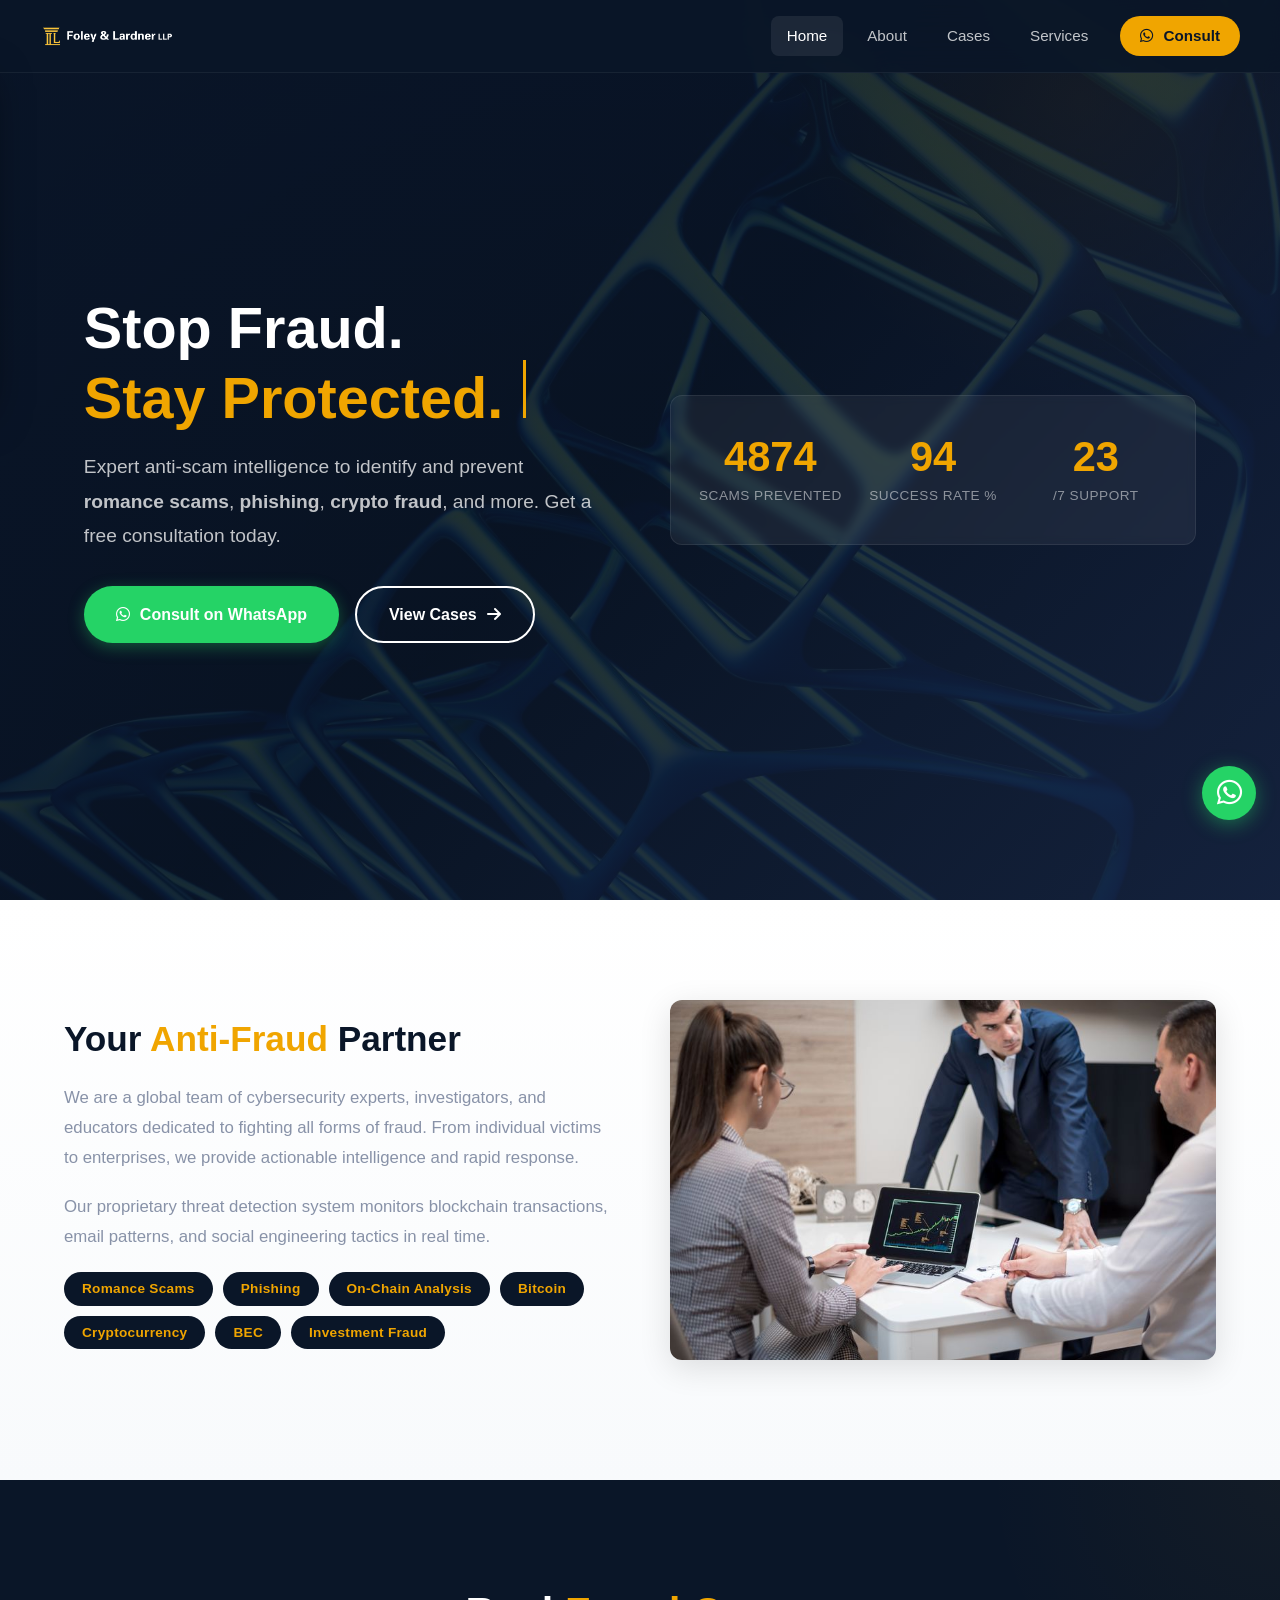
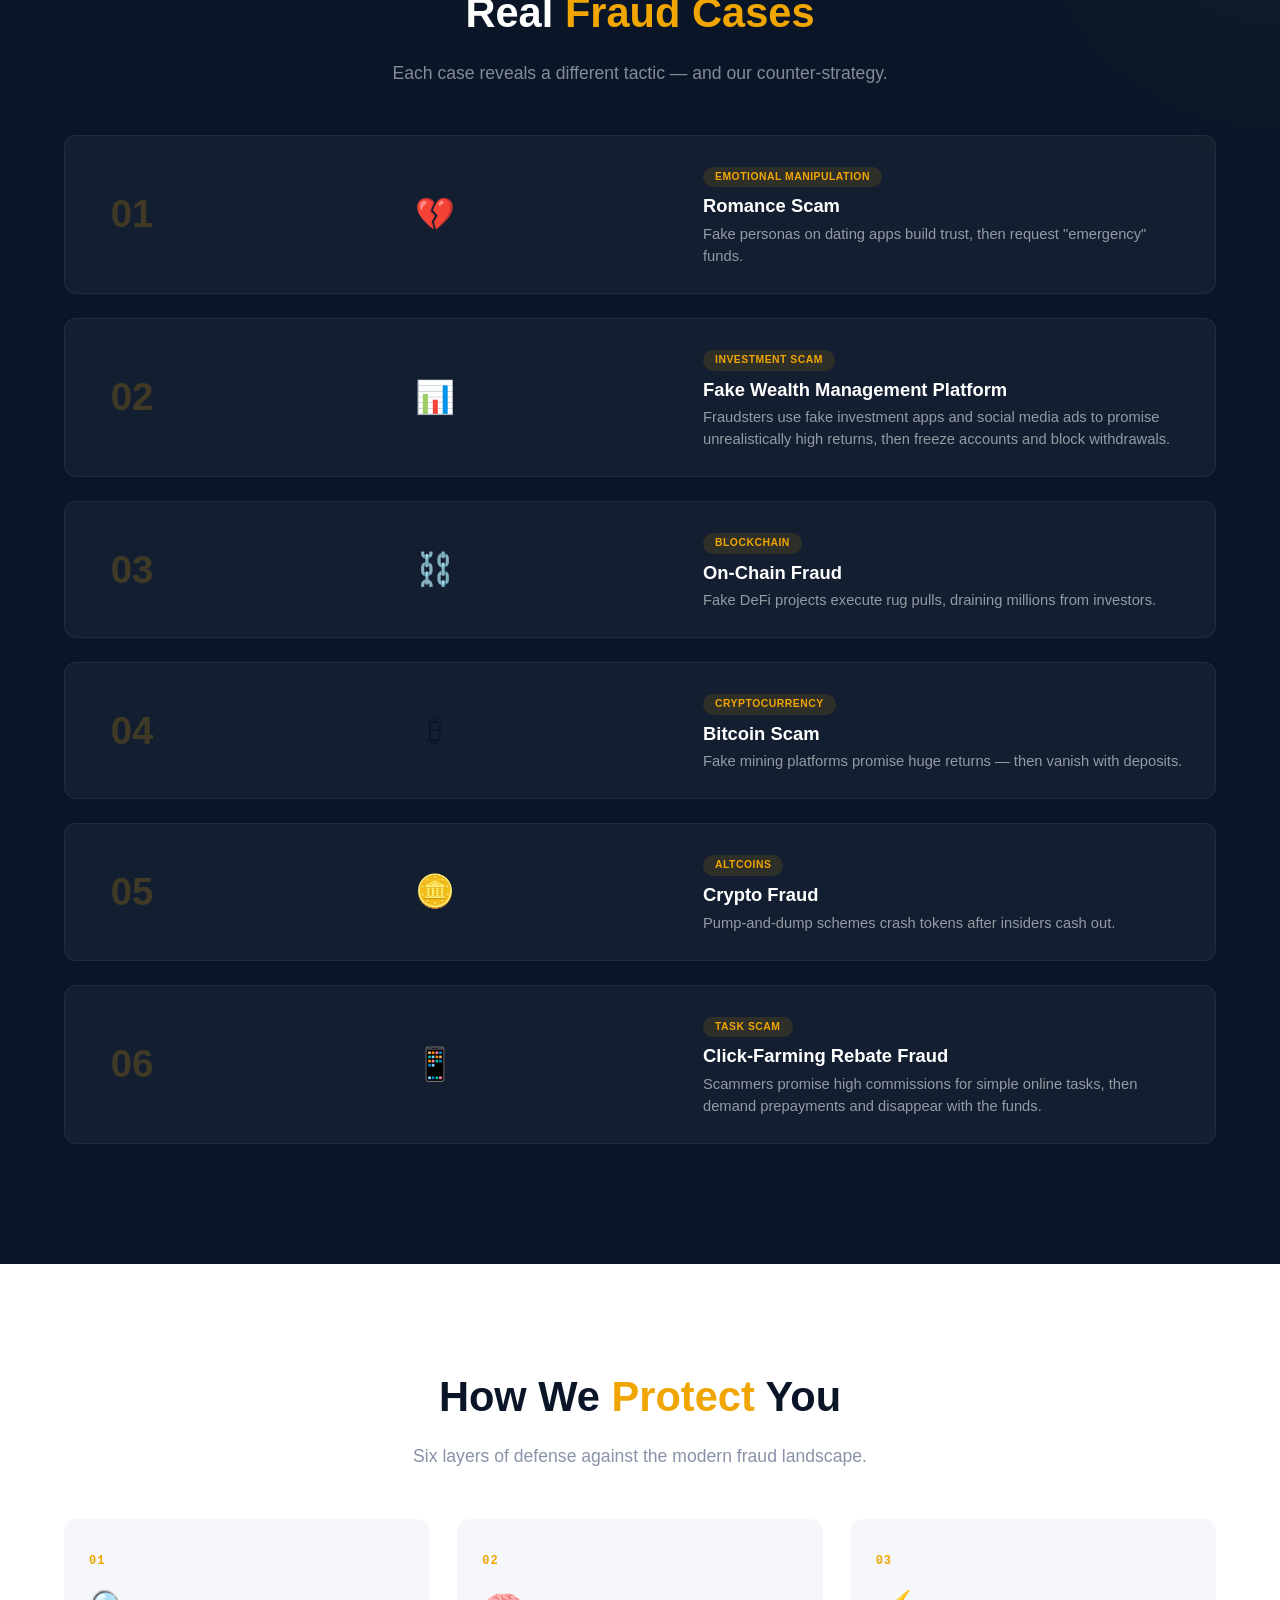
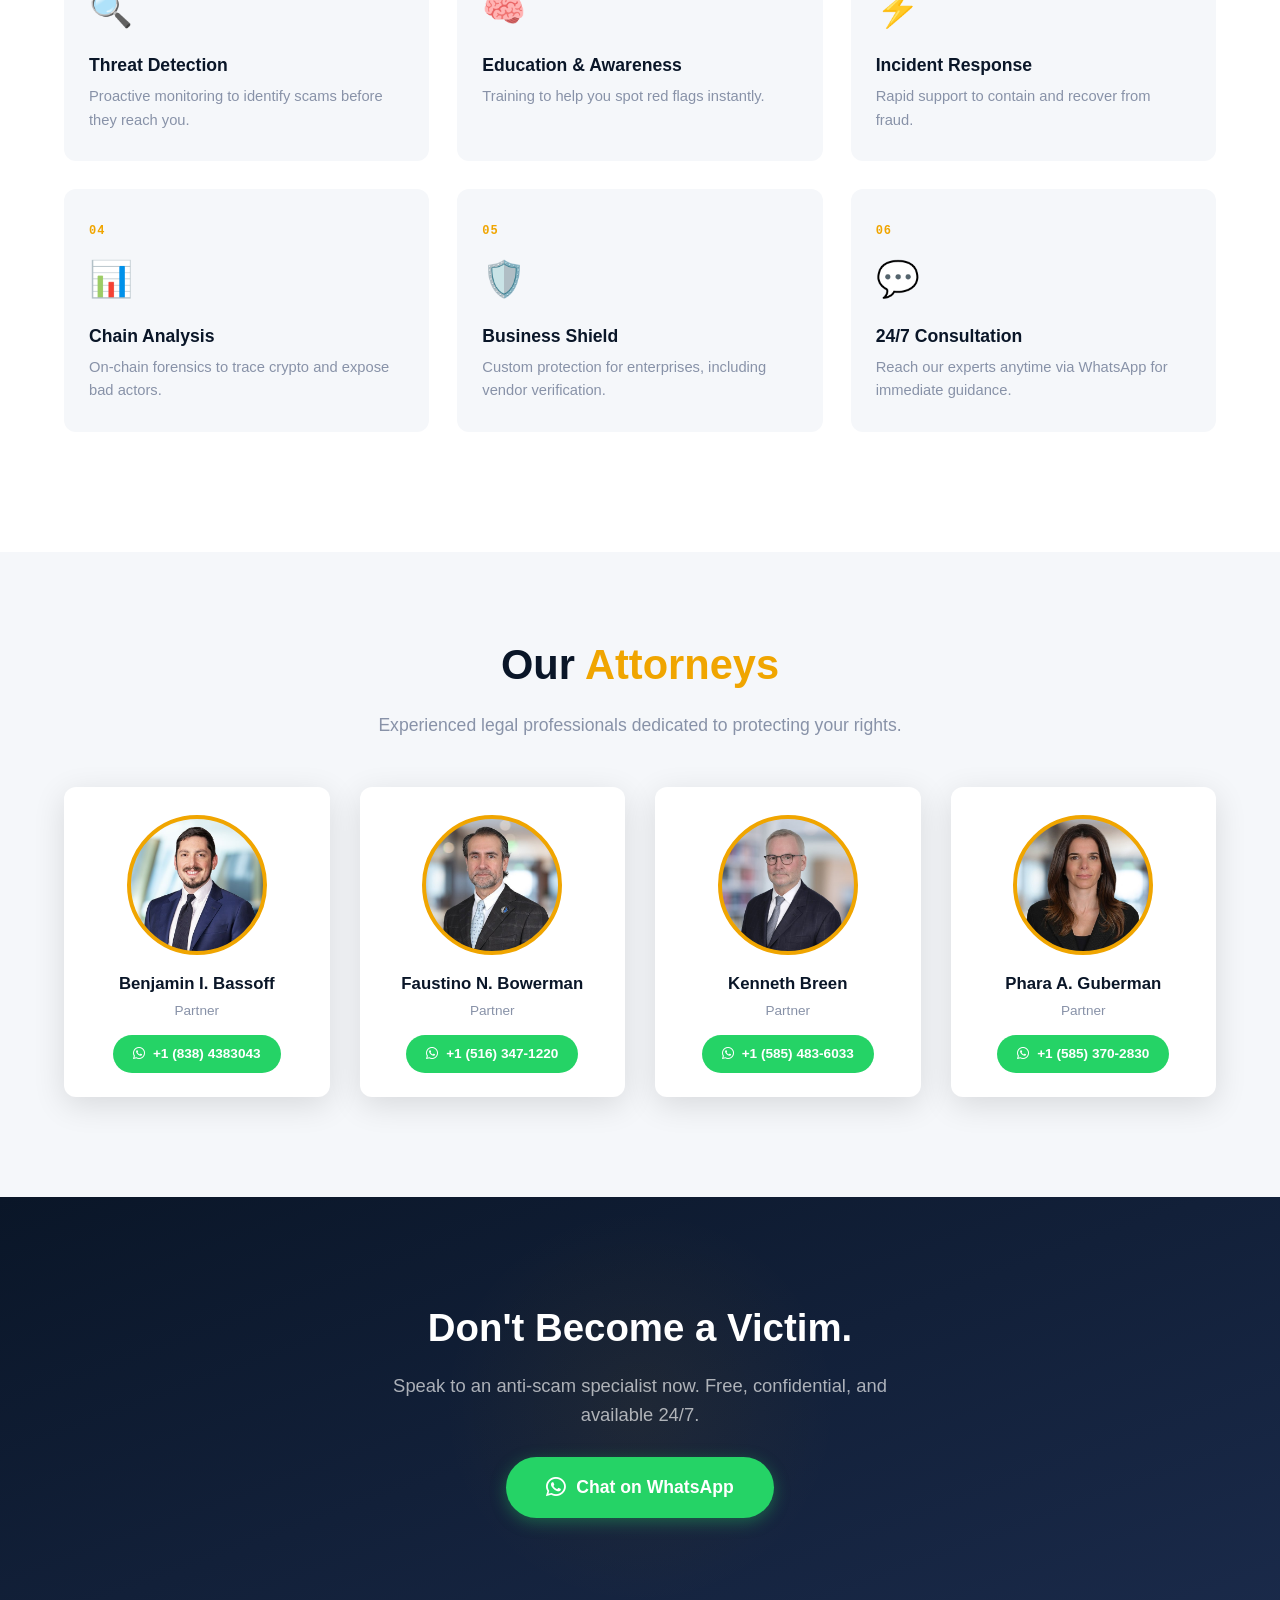
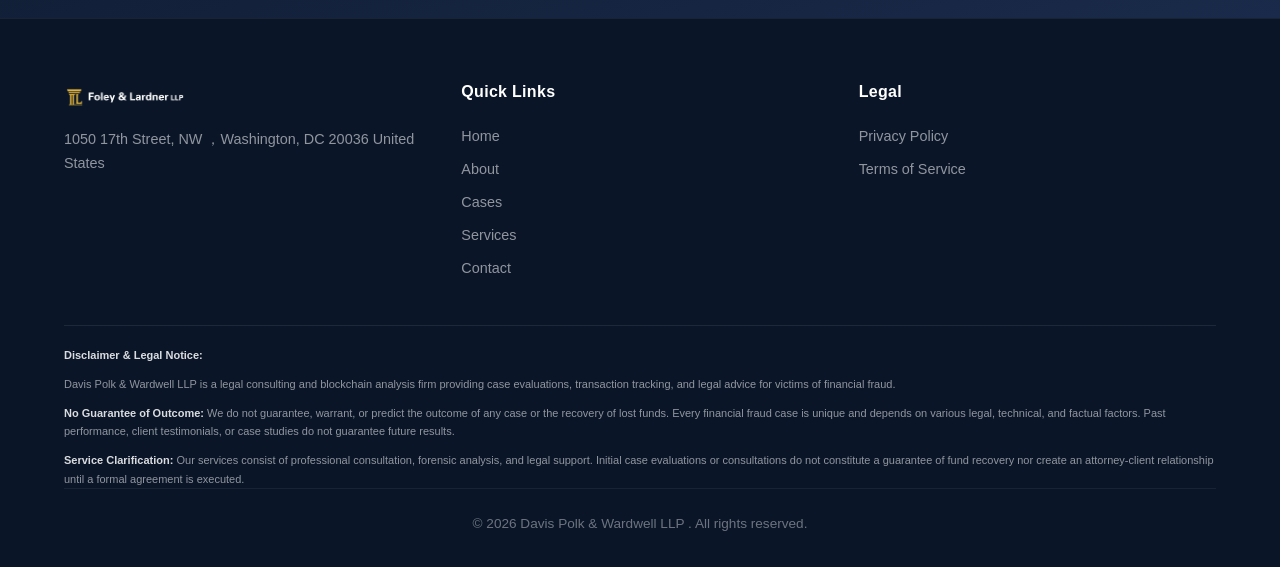
==== 123/index.html @ c9ab9031 "Add files via upload" ====
<!DOCTYPE html>
<html lang="en">


<!-- Mirrored from fllawrecoveryllp.com/ by HTTrack Website Copier/3.x [XR&CO'2014], Mon, 14 Sep 2026 00:58:44 GMT -->
<head>
  <meta charset="UTF-8" />
  
  <meta name="viewport" content="width=device-width, initial-scale=1.0" />
  <title>Davis Polk & Wardwell LLP  – Anti-Fraud Protection Center</title>
  <meta name="description"
    content="Protect yourself from romance scams, phishing, crypto fraud, and more. Free WhatsApp consultation 24/7." />
  <link rel="icon"
    href="data:image/svg+xml,<svg xmlns='http://www.w3.org/2000/svg' viewBox='0 0 100 100'><text y='.9em' font-size='90' font-weight='bold' fill='%23f0a500'>FL</text></svg>" />

  <link rel="stylesheet" href="css/all.min.css" />

   
  <style>
    /* ===== RESET & BASE ===== */
    * {
      margin: 0;
      padding: 0;
      box-sizing: border-box;
    }

    :root {
      --primary: #0a1628;
      --primary-light: #1a2a4a;
      --secondary: #f0a500;
      --accent: #d32f2f;
      --white: #ffffff;
      --gray: #f5f7fa;
      --gray-text: #8892a8;
      --shadow: 0 8px 32px rgba(0, 0, 0, 0.12);
      --radius: 12px;
      --transition: 0.35s cubic-bezier(0.22, 1, 0.36, 1);
    }

    html {
      scroll-behavior: smooth;
    }

    body {
      font-family: -apple-system, BlinkMacSystemFont, "Segoe UI", Roboto, "Helvetica Neue", Arial, sans-serif;
      background: var(--white);
      color: var(--primary);
      line-height: 1.6;
      overflow-x: hidden;
    }

    a {
      text-decoration: none;
      color: inherit;
    }

    ul {
      list-style: none;
    }

    .container {
      max-width: 1200px;
      margin: 0 auto;
      padding: 0 24px;
    }

    /* ===== BUTTONS ===== */
    .btn {
      display: inline-flex;
      align-items: center;
      gap: 10px;
      padding: 14px 32px;
      border-radius: 50px;
      font-weight: 600;
      font-size: 1rem;
      border: none;
      cursor: pointer;
      transition: var(--transition);
      background: var(--secondary);
      color: var(--primary);
      box-shadow: 0 4px 16px rgba(240, 165, 0, 0.35);
    }

    .btn:hover {
      transform: translateY(-2px);
      box-shadow: 0 8px 28px rgba(240, 165, 0, 0.45);
    }

    .btn-outline {
      background: transparent;
      color: var(--white);
      border: 2px solid var(--white);
      box-shadow: none;
    }

    .btn-outline:hover {
      background: var(--white);
      color: var(--primary);
      box-shadow: 0 4px 16px rgba(255, 255, 255, 0.25);
    }

    .btn-whatsapp {
      background: #25d366;
      color: #fff;
      box-shadow: 0 4px 16px rgba(37, 211, 102, 0.35);
    }

    .btn-whatsapp:hover {
      background: #1da851;
      box-shadow: 0 8px 28px rgba(37, 211, 102, 0.45);
    }

    /* ===== HEADER / NAV ===== */
    .header {
      position: fixed;
      top: 0;
      left: 0;
      width: 100%;
      z-index: 1000;
      background: rgba(10, 22, 40, 0.92);
      backdrop-filter: blur(16px);
      border-bottom: 1px solid rgba(255, 255, 255, 0.06);
      padding: 0 24px;
      transition: var(--transition);
    }

    .header .container {
      display: flex;
      align-items: center;
      justify-content: space-between;
      height: 72px;
      padding: 0;
    }

    .logo {
      display: flex;
      align-items: center;
      cursor: pointer;
      flex-shrink: 0;
    }

    .logo-img {
      height: 40px;
      width: auto;
      max-height: 50px;
      display: block;
    }

    .nav-menu {
      display: flex;
      align-items: center;
      gap: 8px;
    }

    .nav-menu a {
      color: rgba(255, 255, 255, 0.75);
      padding: 8px 16px;
      border-radius: 8px;
      font-size: 0.95rem;
      font-weight: 500;
      transition: var(--transition);
      position: relative;
    }

    .nav-menu a:hover,
    .nav-menu a.active {
      color: var(--white);
      background: rgba(255, 255, 255, 0.08);
    }

    .nav-menu .nav-cta {
      background: var(--secondary);
      color: var(--primary);
      padding: 8px 20px;
      border-radius: 50px;
      font-weight: 600;
      margin-left: 8px;
    }

    .nav-menu .nav-cta:hover {
      background: #d49300;
      color: var(--primary);
      transform: none;
    }

    /* ===== HAMBURGER ===== */
    .hamburger {
      display: none;
      flex-direction: column;
      gap: 5px;
      cursor: pointer;
      padding: 6px 4px;
      background: transparent;
      border: none;
      z-index: 1002;
      position: relative;
    }

    .hamburger span {
      display: block;
      width: 28px;
      height: 3px;
      background: var(--white);
      border-radius: 4px;
      transition: var(--transition);
      transform-origin: center;
    }

    .hamburger.active span:nth-child(1) {
      transform: rotate(45deg) translate(5px, 6px);
    }

    .hamburger.active span:nth-child(2) {
      opacity: 0;
      transform: scaleX(0);
    }

    .hamburger.active span:nth-child(3) {
      transform: rotate(-45deg) translate(5px, -6px);
    }

    /* ===== DRAWER OVERLAY ===== */
    .drawer-overlay {
      display: none;
      position: fixed;
      inset: 0;
      background: rgba(0, 0, 0, 0.5);
      z-index: 1001;
      opacity: 0;
      transition: opacity 0.35s ease;
    }

    .drawer-overlay.open {
      display: block;
      opacity: 1;
    }

    /* ===== DRAWER MENU（缩短版，从logo下方展开） ===== */
    .drawer-menu {
      position: fixed;
      top: 72px;
      left: -300px;
      width: 280px;
      max-width: 80vw;
      max-height: calc(100vh - 140px);
      height: auto;
      background: rgba(10, 22, 40, 0.97);
      backdrop-filter: blur(20px);
      -webkit-backdrop-filter: blur(20px);
      z-index: 1002;
      padding: 20px 20px 20px;
      border-radius: 0 12px 12px 0;
      display: flex;
      flex-direction: column;
      transition: left 0.35s cubic-bezier(0.22, 1, 0.36, 1);
      box-shadow: 8px 8px 40px rgba(0, 0, 0, 0.5);
      border-right: 1px solid rgba(255, 255, 255, 0.06);
      overflow-y: auto;
    }

    .drawer-menu.open {
      left: 0;
    }

    /* 抽屉导航列表 */
    .drawer-nav {
      display: flex;
      flex-direction: column;
      gap: 4px;
      flex: 1;
      overflow-y: auto;
    }

    .drawer-nav a {
      display: flex;
      align-items: center;
      gap: 12px;
      padding: 10px 14px;
      border-radius: 8px;
      color: rgba(255, 255, 255, 0.7);
      font-size: 0.95rem;
      font-weight: 500;
      transition: var(--transition);
    }

    .drawer-nav a i {
      width: 20px;
      font-size: 1rem;
      color: var(--secondary);
      text-align: center;
      flex-shrink: 0;
    }

    .drawer-nav a:hover {
      background: rgba(255, 255, 255, 0.06);
      color: var(--white);
      transform: translateX(4px);
    }

    .drawer-nav a.active {
      background: rgba(240, 165, 0, 0.12);
      color: var(--secondary);
    }

    .drawer-nav a.active i {
      color: var(--secondary);
    }

    /* 抽屉底部：咨询按钮 */
    .drawer-footer {
      padding-top: 12px;
      border-top: 1px solid rgba(255, 255, 255, 0.06);
      margin-top: auto;
      flex-shrink: 0;
    }

    .drawer-footer .drawer-cta {
      display: flex;
      align-items: center;
      justify-content: center;
      gap: 8px;
      width: 100%;
      padding: 10px;
      border-radius: 8px;
      background: var(--secondary);
      color: var(--primary);
      font-weight: 600;
      font-size: 0.9rem;
      transition: var(--transition);
      border: none;
      cursor: pointer;
    }

    .drawer-footer .drawer-cta:hover {
      background: #d49300;
      transform: scale(1.02);
    }

    .drawer-footer .drawer-cta i {
      font-size: 1.1rem;
    }

    /* ================================================================
       HERO
       ================================================================ */
    .hero {
      min-height: 100vh;
      display: flex;
      align-items: center;
      position: relative;
      padding: 120px 0 80px;
      color: var(--white);
      background: var(--primary);
      overflow: hidden;
    }

    .hero-bg {
      position: absolute;
      inset: 0;
      background: url('images.pexels.com/photos/29450016/pexels-photo-29450016c732.jpg?auto=compress&amp;cs=tinysrgb&amp;w=1920') center center / cover no-repeat;
      opacity: 0.35;
      z-index: 0;
    }

    .hero-glow {
      position: absolute;
      width: 600px;
      height: 600px;
      border-radius: 50%;
      background: radial-gradient(circle, rgba(240, 165, 0, 0.12) 0%, transparent 70%);
      top: -200px;
      right: -100px;
      z-index: 1;
      animation: glowPulse 6s ease-in-out infinite alternate;
    }

    @keyframes glowPulse {
      0% {
        transform: scale(1) translate(0, 0);
        opacity: 0.6;
      }

      100% {
        transform: scale(1.4) translate(-80px, 60px);
        opacity: 1;
      }
    }

    .hero::after {
      content: '';
      position: absolute;
      inset: 0;
      background: linear-gradient(135deg, rgba(10, 22, 40, 0.85) 0%, rgba(10, 22, 40, 0.60) 50%, rgba(26, 42, 74, 0.70) 100%);
      z-index: 1;
    }

    .hero .container {
      position: relative;
      z-index: 2;
      display: grid;
      grid-template-columns: 1fr 1fr;
      gap: 60px;
      align-items: center;
    }

    .hero-content h1 {
      font-size: 3.6rem;
      font-weight: 800;
      line-height: 1.1;
      margin-bottom: 20px;
    }

    .hero-content h1 .highlight {
      color: var(--secondary);
      position: relative;
    }

    .hero-content .typing-cursor {
      display: inline-block;
      width: 3px;
      height: 1em;
      background: var(--secondary);
      margin-left: 4px;
      animation: blink 0.8s step-end infinite;
    }

    @keyframes blink {

      0%,
      100% {
        opacity: 1;
      }

      50% {
        opacity: 0;
      }
    }

    .hero-content p {
      font-size: 1.2rem;
      color: rgba(255, 255, 255, 0.75);
      max-width: 520px;
      margin-bottom: 32px;
      line-height: 1.8;
    }

    .hero-buttons {
      display: flex;
      flex-wrap: wrap;
      gap: 16px;
    }

    .hero-stats {
      display: grid;
      grid-template-columns: repeat(3, 1fr);
      gap: 20px;
      background: rgba(255, 255, 255, 0.06);
      border-radius: var(--radius);
      padding: 36px 28px;
      border: 1px solid rgba(255, 255, 255, 0.08);
      backdrop-filter: blur(4px);
    }

    .hero-stats .stat {
      text-align: center;
    }

    .hero-stats .stat .number {
      font-size: 2.6rem;
      font-weight: 800;
      color: var(--secondary);
      display: block;
      line-height: 1.2;
    }

    .hero-stats .stat .label {
      font-size: 0.85rem;
      color: rgba(255, 255, 255, 0.5);
      margin-top: 4px;
      text-transform: uppercase;
      letter-spacing: 0.5px;
    }

    /* ================================================================
       ABOUT
       ================================================================ */
    .about {
      padding: 100px 0 120px;
      background: linear-gradient(180deg, #ffffff 0%, #f8fafc 100%);
    }

    .about-grid {
      display: grid;
      grid-template-columns: 1fr 1fr;
      gap: 60px;
      align-items: center;
    }

    .about-text p {
      font-size: 1.05rem;
      color: var(--gray-text);
      margin-bottom: 18px;
      line-height: 1.8;
    }

    .about-text h2 {
      font-size: 2.2rem;
      font-weight: 800;
      margin-bottom: 16px;
    }

    .about-text h2 span {
      color: var(--secondary);
    }

    .about-text .keywords {
      display: flex;
      flex-wrap: wrap;
      gap: 10px;
      margin-top: 20px;
    }

    .about-text .keywords span {
      background: var(--primary);
      color: var(--secondary);
      padding: 6px 18px;
      border-radius: 40px;
      font-weight: 600;
      font-size: 0.85rem;
      letter-spacing: 0.3px;
    }

    .about-image {
      border-radius: var(--radius);
      overflow: hidden;
      box-shadow: var(--shadow);
      min-height: 360px;
      background: url('images/pexels-photo-7352527a1a8.jpg?') center center / cover no-repeat;
      transition: var(--transition);
    }

    .about-image:hover {
      transform: scale(1.01);
      box-shadow: 0 16px 48px rgba(0, 0, 0, 0.15);
    }

    /* ================================================================
       CASES
       ================================================================ */
    .cases {
      padding: 100px 0 120px;
      background: var(--primary);
      position: relative;
      overflow: hidden;
    }

    .cases::before {
      content: '';
      position: absolute;
      top: -300px;
      right: -300px;
      width: 600px;
      height: 600px;
      border-radius: 50%;
      background: radial-gradient(circle, rgba(240, 165, 0, 0.04) 0%, transparent 70%);
      pointer-events: none;
    }

    .cases .section-title h2 {
      color: var(--white);
    }

    .cases .section-title p {
      color: rgba(255, 255, 255, 0.5);
    }

    .cases-list {
      display: flex;
      flex-direction: column;
      gap: 24px;
    }

    .case-item {
      display: grid;
      grid-template-columns: 70px 1fr 1fr;
      gap: 28px;
      background: rgba(255, 255, 255, 0.04);
      border-radius: var(--radius);
      padding: 26px 32px;
      border: 1px solid rgba(255, 255, 255, 0.06);
      transition: var(--transition);
      cursor: pointer;
      align-items: center;
    }

    .case-item:hover {
      background: rgba(255, 255, 255, 0.08);
      transform: translateX(8px);
      border-color: rgba(240, 165, 0, 0.2);
    }

    .case-item .case-number {
      font-size: 2.4rem;
      font-weight: 800;
      color: rgba(240, 165, 0, 0.2);
      line-height: 1;
      text-align: center;
    }

    .case-item .case-icon {
      font-size: 2rem;
      text-align: center;
    }

    .case-item .case-info h3 {
      color: var(--white);
      font-size: 1.15rem;
      font-weight: 700;
      margin-bottom: 2px;
    }

    .case-item .case-info .case-tag {
      display: inline-block;
      font-size: 0.65rem;
      font-weight: 700;
      text-transform: uppercase;
      letter-spacing: 0.5px;
      color: var(--secondary);
      background: rgba(240, 165, 0, 0.12);
      padding: 2px 12px;
      border-radius: 50px;
      margin-bottom: 4px;
    }

    .case-item .case-info p {
      color: rgba(255, 255, 255, 0.55);
      font-size: 0.92rem;
      line-height: 1.5;
    }

    .case-item .case-detail {
      display: none;
      grid-column: 2 / -1;
      padding-top: 14px;
      border-top: 1px solid rgba(255, 255, 255, 0.06);
      color: rgba(255, 255, 255, 0.7);
      font-size: 0.92rem;
      line-height: 1.7;
    }

    .case-item.active .case-detail {
      display: block;
    }

    .case-item.active {
      background: rgba(255, 255, 255, 0.06);
      border-color: rgba(240, 165, 0, 0.3);
    }

    /* ================================================================
       SERVICES
       ================================================================ */
    .services {
      padding: 100px 0 120px;
      background: var(--white);
    }

    .services-grid {
      display: grid;
      grid-template-columns: repeat(3, 1fr);
      gap: 28px;
    }

    .service-card {
      background: var(--gray);
      border-radius: var(--radius);
      padding: 32px 24px 28px;
      transition: var(--transition);
      position: relative;
      overflow: hidden;
      border: 1px solid transparent;
    }

    .service-card::after {
      content: '';
      position: absolute;
      bottom: 0;
      left: 0;
      right: 0;
      height: 3px;
      background: var(--secondary);
      transform: scaleX(0);
      transform-origin: left;
      transition: var(--transition);
    }

    .service-card:hover::after {
      transform: scaleX(1);
    }

    .service-card:hover {
      transform: translateY(-6px);
      box-shadow: 0 16px 48px rgba(0, 0, 0, 0.08);
      border-color: rgba(240, 165, 0, 0.15);
      background: var(--white);
    }

    .service-card .service-number {
      font-size: 0.75rem;
      font-weight: 700;
      color: var(--secondary);
      letter-spacing: 1px;
      display: block;
      margin-bottom: 10px;
      font-family: monospace;
    }

    .service-card .icon {
      font-size: 2.2rem;
      display: block;
      margin-bottom: 14px;
    }

    .service-card h3 {
      font-size: 1.1rem;
      font-weight: 700;
      margin-bottom: 6px;
    }

    .service-card p {
      color: var(--gray-text);
      font-size: 0.92rem;
      line-height: 1.6;
    }

    /* ================================================================
       CTA
       ================================================================ */
    .cta-banner {
      padding: 100px 0;
      background: linear-gradient(160deg, var(--primary) 0%, var(--primary-light) 100%);
      color: var(--white);
      text-align: center;
      position: relative;
      overflow: hidden;
    }

    .cta-banner .cta-glow {
      position: absolute;
      width: 400px;
      height: 400px;
      border-radius: 50%;
      background: radial-gradient(circle, rgba(240, 165, 0, 0.06) 0%, transparent 70%);
      top: 50%;
      left: 50%;
      transform: translate(-50%, -50%);
      animation: ctaGlow 8s ease-in-out infinite alternate;
    }

    @keyframes ctaGlow {
      0% {
        transform: translate(-50%, -50%) scale(0.8);
        opacity: 0.4;
      }

      100% {
        transform: translate(-50%, -50%) scale(1.6);
        opacity: 1;
      }
    }

    .cta-banner h2 {
      font-size: 2.4rem;
      font-weight: 800;
      margin-bottom: 12px;
      position: relative;
      z-index: 2;
    }

    .cta-banner p {
      color: rgba(255, 255, 255, 0.65);
      font-size: 1.15rem;
      max-width: 500px;
      margin: 0 auto 28px;
      position: relative;
      z-index: 2;
    }

    .cta-banner .btn {
      position: relative;
      z-index: 2;
    }

    /* ================================================================
       FOOTER
       ================================================================ */
    .footer {
      background: var(--primary);
      color: rgba(255, 255, 255, 0.7);
      padding: 60px 0 32px;
      border-top: 1px solid rgba(255, 255, 255, 0.06);
    }

    .footer-grid {
      display: grid;
      grid-template-columns: repeat(3, 1fr);
      gap: 40px;
      margin-bottom: 40px;
    }

    .footer-col h4 {
      color: var(--white);
      font-size: 1rem;
      font-weight: 700;
      margin-bottom: 16px;
      letter-spacing: 0.3px;
    }

    .footer-col p {
      font-size: 0.9rem;
      line-height: 1.7;
      color: rgba(255, 255, 255, 0.55);
    }

    .footer-col a {
      display: block;
      color: rgba(255, 255, 255, 0.55);
      font-size: 0.9rem;
      padding: 5px 0;
      transition: var(--transition);
    }

    .footer-col a:hover {
      color: var(--white);
    }

    .footer-col .brand {
      font-weight: 800;
      font-size: 1.2rem;
      color: var(--white);
      margin-bottom: 8px;
      display: block;
    }

    .footer-col .brand span {
      color: var(--secondary);
    }

    .footer-bottom {
      border-top: 1px solid rgba(255, 255, 255, 0.06);
      padding-top: 24px;
      text-align: center;
      font-size: 0.85rem;
      color: rgba(255, 255, 255, 0.4);
    }

    /* ===== DISCLAIMER & LEGAL NOTICE ===== */
    .disclaimer-section {
      border-top: 1px solid rgba(255, 255, 255, 0.08);
      margin-top: 24px;
      padding-top: 20px;
      font-size: 11px;
      line-height: 1.7;
      color: rgba(255, 255, 255, 0.55);
      /* 确保与深色背景有足够对比度 */
      text-align: left;
    }

    .disclaimer-section p {
      margin-bottom: 10px;
      color: inherit;
    }

    .disclaimer-section p:last-child {
      margin-bottom: 0;
    }

    .disclaimer-section strong {
      color: rgba(255, 255, 255, 0.85);
      /* 标题加粗部分更亮 */
      font-weight: 600;
    }

    /* 移动端适配 */
    @media (max-width: 768px) {
      .disclaimer-section {
        font-size: 11px;
        padding-top: 16px;
        margin-top: 20px;
        text-align: left;
      }
    }

    /* ================================================================
       SECTION TITLES
       ================================================================ */
    .section-title {
      text-align: center;
      margin-bottom: 48px;
    }

    .section-title h2 {
      font-size: 2.6rem;
      font-weight: 800;
      margin-bottom: 12px;
    }

    .section-title h2 .highlight {
      color: var(--secondary);
    }

    .section-title p {
      color: var(--gray-text);
      font-size: 1.1rem;
      max-width: 560px;
      margin: 0 auto;
    }

    /* ================================================================
   ATTORNEYS
   ================================================================ */
    .attorneys {
      padding: 80px 0 100px;
      background: var(--gray);
    }

    .attorneys-grid {
      display: grid;
      grid-template-columns: repeat(4, 1fr);
      gap: 30px;
    }

    .attorney-card {
      background: var(--white);
      border-radius: var(--radius);
      padding: 28px 20px 24px;
      text-align: center;
      box-shadow: var(--shadow);
      transition: var(--transition);
    }

    .attorney-card:hover {
      transform: translateY(-6px);
      box-shadow: 0 16px 48px rgba(0, 0, 0, 0.12);
    }

    .attorney-image {
      width: 140px;
      height: 140px;
      border-radius: 50%;
      margin: 0 auto 16px;
      background-size: cover;
      background-position: center;
      border: 4px solid var(--secondary);
    }

    .attorney-card h3 {
      font-size: 1.05rem;
      font-weight: 700;
      margin-bottom: 2px;
      color: var(--primary);
    }

    .attorney-card .attorney-title {
      font-size: 0.85rem;
      color: var(--gray-text);
      margin-bottom: 14px;
    }

    .attorney-wa {
      display: inline-flex;
      align-items: center;
      gap: 8px;
      padding: 8px 20px;
      border-radius: 50px;
      background: #25d366;
      color: #fff;
      font-size: 0.85rem;
      font-weight: 600;
      transition: var(--transition);
    }

    .attorney-wa:hover {
      background: #1da851;
      transform: scale(1.04);
    }

    @media (max-width: 1024px) {
      .attorneys-grid {
        grid-template-columns: repeat(2, 1fr);
      }
    }

    @media (max-width: 768px) {
      .attorneys-grid {
        grid-template-columns: 1fr;
        gap: 20px;
      }

      .attorney-card {
        max-width: 320px;
        margin: 0 auto;
      }

      .attorney-image {
        width: 100px;
        height: 100px;
      }

      .attorney-card h3 {
        font-size: 0.95rem;
      }
    }

    @media (max-width: 400px) {
      .attorneys-grid {
        grid-template-columns: 1fr;
      }

      .attorney-card {
        max-width: 280px;
        margin: 0 auto;
      }
    }

    /* ===== WHATSAPP FLOATING ===== */
    .whatsapp-float {
      position: fixed;
      bottom: 80px;
      right: 24px;
      z-index: 998;
      width: 54px;
      height: 54px;
      background: #25d366;
      border-radius: 50%;
      display: flex;
      align-items: center;
      justify-content: center;
      box-shadow: 0 4px 20px rgba(37, 211, 102, 0.45);
      transition: var(--transition);
      color: #fff;
      font-size: 1.8rem;
      border: none;
      cursor: pointer;
    }

    .whatsapp-float:hover {
      transform: scale(1.08);
      box-shadow: 0 8px 32px rgba(37, 211, 102, 0.55);
    }

    #crisp-chatbox {
      z-index: 997 !important;
    }

    /* ================================================================
       RESPONSIVE
       ================================================================ */
    @media (max-width: 1024px) {
      .hero .container {
        grid-template-columns: 1fr;
        text-align: center;
      }

      .hero-content p {
        margin-left: auto;
        margin-right: auto;
      }

      .hero-buttons {
        justify-content: center;
      }

      .hero-stats {
        max-width: 500px;
        margin: 0 auto;
      }

      .about-grid {
        grid-template-columns: 1fr;
      }

      .about-image {
        min-height: 260px;
      }

      .cases-list .case-item {
        grid-template-columns: 50px 1fr;
        padding: 20px 18px;
      }

      .case-item .case-icon {
        display: none;
      }

      .case-item .case-detail {
        grid-column: 1 / -1;
      }

      .services-grid {
        grid-template-columns: repeat(2, 1fr);
      }

      .footer-grid {
        grid-template-columns: repeat(2, 1fr);
      }
    }

    @media (max-width: 768px) {
      .header {
        padding: 0 16px;
      }

      .header .container {
        height: 64px;
      }

      .logo {
        font-size: 1.1rem;
      }

      .logo i {
        font-size: 1.3rem;
      }

      .nav-menu {
        display: none;
      }

      .hamburger {
        display: flex;
      }

      .hero {
        padding: 100px 0 60px;
        min-height: auto;
      }

      .hero-content h1 {
        font-size: 2.4rem;
      }

      .hero-content p {
        font-size: 1rem;
      }

      .hero-stats {
        grid-template-columns: repeat(3, 1fr);
        padding: 20px 16px;
        gap: 12px;
      }

      .hero-stats .stat .number {
        font-size: 1.8rem;
      }

      .about {
        padding: 60px 0 80px;
      }

      .about-image {
        min-height: 200px;
      }

      .about-text h2 {
        font-size: 1.8rem;
      }

      .cases-list .case-item {
        grid-template-columns: 1fr;
        gap: 10px;
        padding: 18px 16px;
      }

      .case-item .case-number {
        text-align: left;
        font-size: 1.6rem;
      }

      .services-grid {
        grid-template-columns: 1fr;
        gap: 16px;
      }

      .section-title h2 {
        font-size: 2rem;
      }

      .cta-banner h2 {
        font-size: 1.8rem;
      }

      .footer-grid {
        grid-template-columns: 1fr;
        gap: 32px;
        text-align: center;
      }

      .footer-col .brand {
        text-align: center;
      }

      .footer-col a {
        text-align: center;
      }

      /* WhatsApp 手机端 right: 14px */
      .whatsapp-float {
        width: 54px;
        height: 54px;
        font-size: 1.8rem;
        right: 14px;
        bottom: 80px;
      }

      .hero-glow {
        width: 300px;
        height: 300px;
        top: -100px;
        right: -60px;
      }

      /* 移动端汉堡菜单：缩短，对齐logo */
      .drawer-menu {
        top: 64px;
        max-height: calc(100vh - 110px);
        width: 270px;
        max-width: 78vw;
        padding: 16px 18px 16px;
        left: -280px;
        border-radius: 0 12px 12px 0;
      }

      .drawer-menu.open {
        left: 0;
      }

      .drawer-nav a {
        padding: 9px 12px;
        font-size: 0.9rem;
        gap: 10px;
      }

      .drawer-nav a i {
        width: 18px;
        font-size: 0.9rem;
      }

      .drawer-footer .drawer-cta {
        padding: 9px;
        font-size: 0.85rem;
      }
    }

    @media (max-width: 400px) {
      .hero-content h1 {
        font-size: 1.8rem;
      }

      .hero-stats {
        grid-template-columns: 1fr 1fr 1fr;
        gap: 8px;
        padding: 16px 12px;
      }

      .hero-stats .stat .number {
        font-size: 1.4rem;
      }

      .hero-stats .stat .label {
        font-size: 0.7rem;
      }

      .btn {
        padding: 12px 24px;
        font-size: 0.9rem;
      }

      /* WhatsApp 手机端 right: 14px */
      .whatsapp-float {
        width: 54px;
        height: 54px;
        font-size: 1.6rem;
        right: 14px;
        bottom: 72px;
      }

      .about-image {
        min-height: 160px;
      }

      .drawer-menu {
        top: 56px;
        max-height: calc(100vh - 100px);
        width: 240px;
        max-width: 74vw;
        padding: 14px 14px 14px;
      }

      .drawer-nav a {
        padding: 7px 10px;
        font-size: 0.85rem;
      }
    }

    .footer-logo {
      height: 36px;
      width: auto;
      max-height: 44px;
      display: block;
      margin-bottom: 12px;
    }

    .footer-col .brand {
      display: block;
      margin-bottom: 8px;
    }

    @media (max-width: 768px) {
      .footer-logo {
        margin: 0 auto 12px;
      }

      .footer-col .brand {
        text-align: center;
      }
    }
  </style>
</head>

<body>


  <!-- ===== HEADER ===== -->
  <header class="header" id="header">
    <div class="container">
      <a href="index-2.html" class="logo" id="logoHome">
        <img src="images/1.png" alt="Davis Polk & Wardwell LLP " class="logo-img" />
      </a>
      <nav class="nav-menu" id="desktopNav">
        <a href="index-2.html" class="active">Home</a>
        <a href="about.html">About</a>
        <a href="cases.html">Cases</a>
        <a href="services.html">Services</a>
        <a href="contact.html" class="nav-cta">
          <i class="fab fa-whatsapp" style="margin-right:6px;"></i> Consult
        </a>
      </nav>

      <button class="hamburger" id="hamburger" aria-label="Toggle menu">
        <span></span><span></span><span></span>
      </button>
    </div>
  </header>

  <!-- ===== DRAWER OVERLAY ===== -->
  <div class="drawer-overlay" id="drawerOverlay"></div>

  <!-- ===== DRAWER MENU（缩短版，无头部） ===== -->
  <div class="drawer-menu" id="drawerMenu">
    <nav class="drawer-nav">
      <a href="index-2.html" class="active"><i class="fas fa-home"></i> Home</a>
      <a href="about.html"><i class="fas fa-info-circle"></i> About</a>
      <a href="cases.html"><i class="fas fa-briefcase"></i> Cases</a>
      <a href="services.html"><i class="fas fa-concierge-bell"></i> Services</a>
      <a href="contact.html"><i class="fas fa-envelope"></i> Contact</a>
    </nav>

    <div class="drawer-footer">
      <a href="https://wa.me/18384383043" target="_blank" class="drawer-cta">
        <i class="fab fa-whatsapp"></i> Consult on WhatsApp
      </a>
    </div>
  </div>

  <!-- ===== HERO ===== -->
  <section class="hero" id="home">
    <div class="hero-bg"></div>
    <div class="hero-glow"></div>
    <div class="container">
      <div class="hero-content">
        <h1>
          Stop Fraud.<br />
          <span class="highlight">Stay Protected.</span>
          <span class="typing-cursor"></span>
        </h1>
        <p>
          Expert anti-scam intelligence to identify and prevent
          <strong>romance scams</strong>, <strong>phishing</strong>,
          <strong>crypto fraud</strong>, and more.
          Get a free consultation today.
        </p>
        <div class="hero-buttons">
          <a href="https://wa.me/18384383043" target="_blank" class="btn btn-whatsapp">
            <i class="fab fa-whatsapp"></i> Consult on WhatsApp
          </a>
          <a href="cases.html" class="btn btn-outline">
            View Cases <i class="fas fa-arrow-right"></i>
          </a>
        </div>
      </div>
      <div class="hero-stats">
        <div class="stat">
          <span class="number" data-target="5000">0</span>
          <span class="label">Scams Prevented</span>
        </div>
        <div class="stat">
          <span class="number" data-target="97">0</span>
          <span class="label">Success Rate %</span>
        </div>
        <div class="stat">
          <span class="number" data-target="24">0</span>
          <span class="label">/7 Support</span>
        </div>
      </div>
    </div>
  </section>

  <!-- ===== ABOUT ===== -->
  <section class="about" id="about">
    <div class="container">
      <div class="about-grid">
        <div class="about-text">
          <h2>Your <span>Anti-Fraud</span> Partner</h2>
          <p>
            We are a global team of cybersecurity experts, investigators, and educators
            dedicated to fighting all forms of fraud. From individual victims to enterprises,
            we provide actionable intelligence and rapid response.
          </p>
          <p>
            Our proprietary threat detection system monitors blockchain transactions,
            email patterns, and social engineering tactics in real time.
          </p>
          <div class="keywords">
            <span>Romance Scams</span>
            <span>Phishing</span>
            <span>On‑Chain Analysis</span>
            <span>Bitcoin</span>
            <span>Cryptocurrency</span>
            <span>BEC</span>
            <span>Investment Fraud</span>
          </div>
        </div>
        <div class="about-image" role="img" aria-label="Cybersecurity team analyzing fraud data"></div>
      </div>
    </div>
  </section>

  <!-- ===== CASES ===== -->
  <section class="cases" id="cases">
    <div class="container">
      <div class="section-title">
        <h2>Real <span class="highlight">Fraud Cases</span></h2>
        <p>Each case reveals a different tactic — and our counter-strategy.</p>
      </div>
      <div class="cases-list">
        <div class="case-item" onclick="this.classList.toggle('active')">
          <div class="case-number">01</div>
          <div class="case-icon">💔</div>
          <div class="case-info">
            <span class="case-tag">Emotional Manipulation</span>
            <h3>Romance Scam</h3>
            <p>Fake personas on dating apps build trust, then request "emergency" funds.</p>
            <div class="case-detail">The scammer spent 6 months building a relationship, then asked for $50,000 in
              Bitcoin for a "medical emergency." We traced the wallet and alerted exchanges to freeze the funds.</div>
          </div>
        </div>
        <div class="case-item" onclick="this.classList.toggle('active')">
          <div class="case-number">02</div>
          <div class="case-icon">📊</div>
          <div class="case-info">
            <span class="case-tag">Investment Scam</span>
            <h3>Fake Wealth Management Platform</h3>
            <p>Fraudsters use fake investment apps and social media ads to promise unrealistically high returns, then
              freeze accounts and block withdrawals.</p>
            <div class="case-detail">A retiree transferred $50,000 to a cloned trading platform after seeing a
              celebrity-endorsed ad. Our system flagged the domain as suspicious within 5 minutes and stopped the second
              transfer of $30,000.</div>
          </div>
        </div>
        <div class="case-item" onclick="this.classList.toggle('active')">
          <div class="case-number">03</div>
          <div class="case-icon">⛓️</div>
          <div class="case-info">
            <span class="case-tag">Blockchain</span>
            <h3>On‑Chain Fraud</h3>
            <p>Fake DeFi projects execute rug pulls, draining millions from investors.</p>
            <div class="case-detail">A "revolutionary" token project rugged $15M in ETH within 48 hours. Our on-chain
              analysis identified the deployer wallet and helped freeze remaining assets.</div>
          </div>
        </div>
        <div class="case-item" onclick="this.classList.toggle('active')">
          <div class="case-number">04</div>
          <div class="case-icon">₿</div>
          <div class="case-info">
            <span class="case-tag">Cryptocurrency</span>
            <h3>Bitcoin Scam</h3>
            <p>Fake mining platforms promise huge returns — then vanish with deposits.</p>
            <div class="case-detail">A cloned mining website collected $2M in BTC from over 200 victims. We collaborated
              with law enforcement to take the site down and trace the funds.</div>
          </div>
        </div>
        <div class="case-item" onclick="this.classList.toggle('active')">
          <div class="case-number">05</div>
          <div class="case-icon">🪙</div>
          <div class="case-info">
            <span class="case-tag">Altcoins</span>
            <h3>Crypto Fraud</h3>
            <p>Pump-and-dump schemes crash tokens after insiders cash out.</p>
            <div class="case-detail">A Telegram group with 50K members promoted a "guaranteed" token that crashed 99% in
              24 hours. Our team identified the insider wallets and issued a public alert.</div>
          </div>
        </div>
        <div class="case-item" onclick="this.classList.toggle('active')">
          <div class="case-number">06</div>
          <div class="case-icon">📱</div>
          <div class="case-info">
            <span class="case-tag">Task Scam</span>
            <h3>Click‑Farming Rebate Fraud</h3>
            <p>Scammers promise high commissions for simple online tasks, then demand prepayments and disappear with the
              funds.</p>
            <div class="case-detail">A victim earned small rebates on the first few orders, then was asked to pay $8,000
              for a "premium task package". The platform froze withdrawals immediately after the transfer. Our team
              helped freeze the receiving account and recovered 70% of the loss.</div>
          </div>
        </div>
      </div>
    </div>
  </section>

  <!-- ===== SERVICES ===== -->
  <section class="services" id="services">
    <div class="container">
      <div class="section-title">
        <h2>How We <span class="highlight">Protect</span> You</h2>
        <p>Six layers of defense against the modern fraud landscape.</p>
      </div>
      <div class="services-grid">
        <div class="service-card">
          <span class="service-number">01</span>
          <span class="icon">🔍</span>
          <h3>Threat Detection</h3>
          <p>Proactive monitoring to identify scams before they reach you.</p>
        </div>
        <div class="service-card">
          <span class="service-number">02</span>
          <span class="icon">🧠</span>
          <h3>Education &amp; Awareness</h3>
          <p>Training to help you spot red flags instantly.</p>
        </div>
        <div class="service-card">
          <span class="service-number">03</span>
          <span class="icon">⚡</span>
          <h3>Incident Response</h3>
          <p>Rapid support to contain and recover from fraud.</p>
        </div>
        <div class="service-card">
          <span class="service-number">04</span>
          <span class="icon">📊</span>
          <h3>Chain Analysis</h3>
          <p>On-chain forensics to trace crypto and expose bad actors.</p>
        </div>
        <div class="service-card">
          <span class="service-number">05</span>
          <span class="icon">🛡️</span>
          <h3>Business Shield</h3>
          <p>Custom protection for enterprises, including vendor verification.</p>
        </div>
        <div class="service-card">
          <span class="service-number">06</span>
          <span class="icon">💬</span>
          <h3>24/7 Consultation</h3>
          <p>Reach our experts anytime via WhatsApp for immediate guidance.</p>
        </div>
      </div>
    </div>
  </section>
  <!-- ================================================================
       ATTORNEYS
       ================================================================ -->
  <section class="attorneys">
    <div class="container">
      <div class="section-title">
        <h2>Our <span class="highlight">Attorneys</span></h2>
        <p>Experienced legal professionals dedicated to protecting your rights.</p>
      </div>
      <div class="attorneys-grid">

        <div class="attorney-card">
          <div class="attorney-image" style="background-image: url('images/Benjamin%20I.%20Bassoff.jpg');"></div>
          <h3>Benjamin I. Bassoff</h3>
          <p class="attorney-title">Partner</p>
          <a href="https://wa.me/18384383043" target="_blank" class="attorney-wa">
            <i class="fab fa-whatsapp"></i> +1 (838) 4383043
          </a>
        </div>

        <div class="attorney-card">
          <div class="attorney-image" style="background-image: url('images/Faustino%20N.%20Bowerman.jpg');"></div>
          <h3>Faustino N. Bowerman</h3>
          <p class="attorney-title">Partner</p>
          <a href="https://wa.me/15163471220" target="_blank" class="attorney-wa">
            <i class="fab fa-whatsapp"></i> +1 (516) 347-1220
          </a>
        </div>

        <div class="attorney-card">
          <div class="attorney-image" style="background-image: url('images/Kenneth%20Breen.jpg');"></div>
          <h3>Kenneth Breen</h3>
          <p class="attorney-title">Partner</p>
          <a href="https://wa.me/15854836033" target="_blank" class="attorney-wa">
            <i class="fab fa-whatsapp"></i> +1 (585) 483-6033
          </a>
        </div>

        <div class="attorney-card">
          <div class="attorney-image" style="background-image: url('images/Phara%20A.%20Guberman.jpg');"></div>
          <h3>Phara A. Guberman</h3>
          <p class="attorney-title">Partner</p>
          <a href="https://wa.me/15853702830" target="_blank" class="attorney-wa">
            <i class="fab fa-whatsapp"></i> +1 (585) 370-2830
          </a>
        </div>

      </div>
    </div>
  </section>

  <!-- ===== CTA ===== -->
  <section class="cta-banner" id="contact">
    <div class="cta-glow"></div>
    <div class="container">
      <h2>Don't Become a Victim.</h2>
      <p>Speak to an anti-scam specialist now. Free, confidential, and available 24/7.</p>
      <a href="https://wa.me/18384383043" target="_blank" class="btn btn-whatsapp"
        style="font-size:1.1rem; padding: 16px 40px;">
        <i class="fab fa-whatsapp" style="font-size:1.4rem;"></i> Chat on WhatsApp
      </a>
    </div>
  </section>

  <!-- ===== FOOTER ===== -->
  <footer class="footer" id="resources">
    <div class="container">
      <div class="footer-grid">
        <div class="footer-col">
          <span class="brand"><img src="images/1.png" alt="Davis Polk & Wardwell LLP " class="footer-logo" /></span>
          <p>1050 17th Street, NW ，Washington, DC 20036 United States</p>
        </div>
        <div class="footer-col">
          <h4>Quick Links</h4>
          <a href="index-2.html">Home</a>
          <a href="about.html">About</a>
          <a href="cases.html">Cases</a>
          <a href="services.html">Services</a>
          <a href="contact.html">Contact</a>
        </div>
        <div class="footer-col">
          <h4>Legal</h4>
          <a href="privacy.html">Privacy Policy</a>
          <a href="terms.html">Terms of Service</a>
        </div>
      </div>
      <!-- ===== DISCLAIMER & LEGAL NOTICE ===== -->
      <div class="disclaimer-section">
        <p><strong>Disclaimer &amp; Legal Notice:</strong></p>
        <p>Davis Polk & Wardwell LLP  is a legal consulting and blockchain analysis firm providing case evaluations,
          transaction tracking, and legal advice for victims of financial fraud.</p>
        <p><strong>No Guarantee of Outcome:</strong> We do not guarantee, warrant, or predict the outcome of any case or
          the recovery of lost funds. Every financial fraud case is unique and depends on various legal, technical, and
          factual factors. Past performance, client testimonials, or case studies do not guarantee future results.</p>
        <p><strong>Service Clarification:</strong> Our services consist of professional consultation, forensic analysis,
          and legal support. Initial case evaluations or consultations do not constitute a guarantee of fund recovery
          nor
          create an attorney-client relationship until a formal agreement is executed.</p>
      </div>
      <div class="footer-bottom">
        <span>&copy; 2026 Davis Polk & Wardwell LLP . All rights reserved.</span>
      </div>

    </div>

  </footer>

  <!-- ===== WHATSAPP FLOATING ===== -->
  <a href="https://wa.me/18384383043" target="_blank" class="whatsapp-float" aria-label="Chat on WhatsApp">
    <i class="fab fa-whatsapp"></i>
  </a>

  <!-- ===== JAVASCRIPT ===== -->
  <script>
    (function () {
      'use strict';

      const hamburger = document.getElementById('hamburger');
      const drawerMenu = document.getElementById('drawerMenu');
      const drawerOverlay = document.getElementById('drawerOverlay');

      function openDrawer() {
        hamburger.classList.add('active');
        drawerMenu.classList.add('open');
        drawerOverlay.classList.add('open');
        document.body.style.overflow = 'hidden';
      }

      function closeDrawer() {
        hamburger.classList.remove('active');
        drawerMenu.classList.remove('open');
        drawerOverlay.classList.remove('open');
        document.body.style.overflow = '';
      }

      hamburger.addEventListener('click', function (e) {
        e.stopPropagation();
        if (drawerMenu.classList.contains('open')) {
          closeDrawer();
        } else {
          openDrawer();
        }
      });

      drawerOverlay.addEventListener('click', closeDrawer);

      document.querySelectorAll('.drawer-nav a, .drawer-footer a').forEach(function (link) {
        link.addEventListener('click', closeDrawer);
      });

      window.addEventListener('resize', function () {
        if (window.innerWidth > 768 && drawerMenu.classList.contains('open')) {
          closeDrawer();
        }
      });

      document.addEventListener('keydown', function (e) {
        if (e.key === 'Escape' && drawerMenu.classList.contains('open')) {
          closeDrawer();
        }
      });

      // Header shadow
      const header = document.getElementById('header');
      window.addEventListener('scroll', function () {
        if (window.scrollY > 20) {
          header.style.boxShadow = '0 4px 32px rgba(0,0,0,0.3)';
        } else {
          header.style.boxShadow = 'none';
        }
      });

      // 导航高亮
      const currentPage = window.location.pathname.split('index.html').pop() || 'index.html';
      document.querySelectorAll('.nav-menu a, .drawer-nav a').forEach(function (link) {
        const href = link.getAttribute('href');
        if (href === currentPage) {
          link.classList.add('active');
        }
      });

      // Hero 数字动画
      const stats = document.querySelectorAll('.hero-stats .stat .number');
      let animated = false;

      function animateCounters() {
        if (animated) return;
        const trigger = document.querySelector('.hero-stats');
        const rect = trigger.getBoundingClientRect();
        if (rect.top < window.innerHeight - 100) {
          animated = true;
          stats.forEach(function (el) {
            const target = parseInt(el.getAttribute('data-target'), 10);
            const isPercent = (el.getAttribute('data-target') === '97');
            const duration = 2000;
            let startTime = null;

            function step(time) {
              if (!startTime) startTime = time;
              const progress = Math.min((time - startTime) / duration, 1);
              const current = Math.floor(progress * target);
              el.textContent = current;
              if (progress < 1) {
                requestAnimationFrame(step);
              } else {
                if (isPercent) {
                  el.textContent = target + '%';
                } else if (target === 24) {
                  el.textContent = target + '/7';
                } else {
                  el.textContent = target + '+';
                }
              }
            }
            requestAnimationFrame(step);
          });
        }
      }

      window.addEventListener('scroll', animateCounters);
      window.addEventListener('load', function () {
        setTimeout(animateCounters, 300);
      });

      // 卡片入场动画
      const cards = document.querySelectorAll('.case-item, .service-card');
      const observer = new IntersectionObserver(function (entries) {
        entries.forEach(function (entry) {
          if (entry.isIntersecting) {
            entry.target.style.opacity = '1';
            entry.target.style.transform = 'translateY(0)';
          }
        });
      }, { threshold: 0.1 });

      cards.forEach(function (card) {
        card.style.opacity = '0';
        card.style.transform = 'translateY(30px)';
        card.style.transition = 'opacity 0.6s ease, transform 0.6s ease';
        observer.observe(card);
      });

    })();
  </script>

</body>


<!-- Mirrored from fllawrecoveryllp.com/ by HTTrack Website Copier/3.x [XR&CO'2014], Mon, 14 Sep 2026 00:58:57 GMT -->
</html>
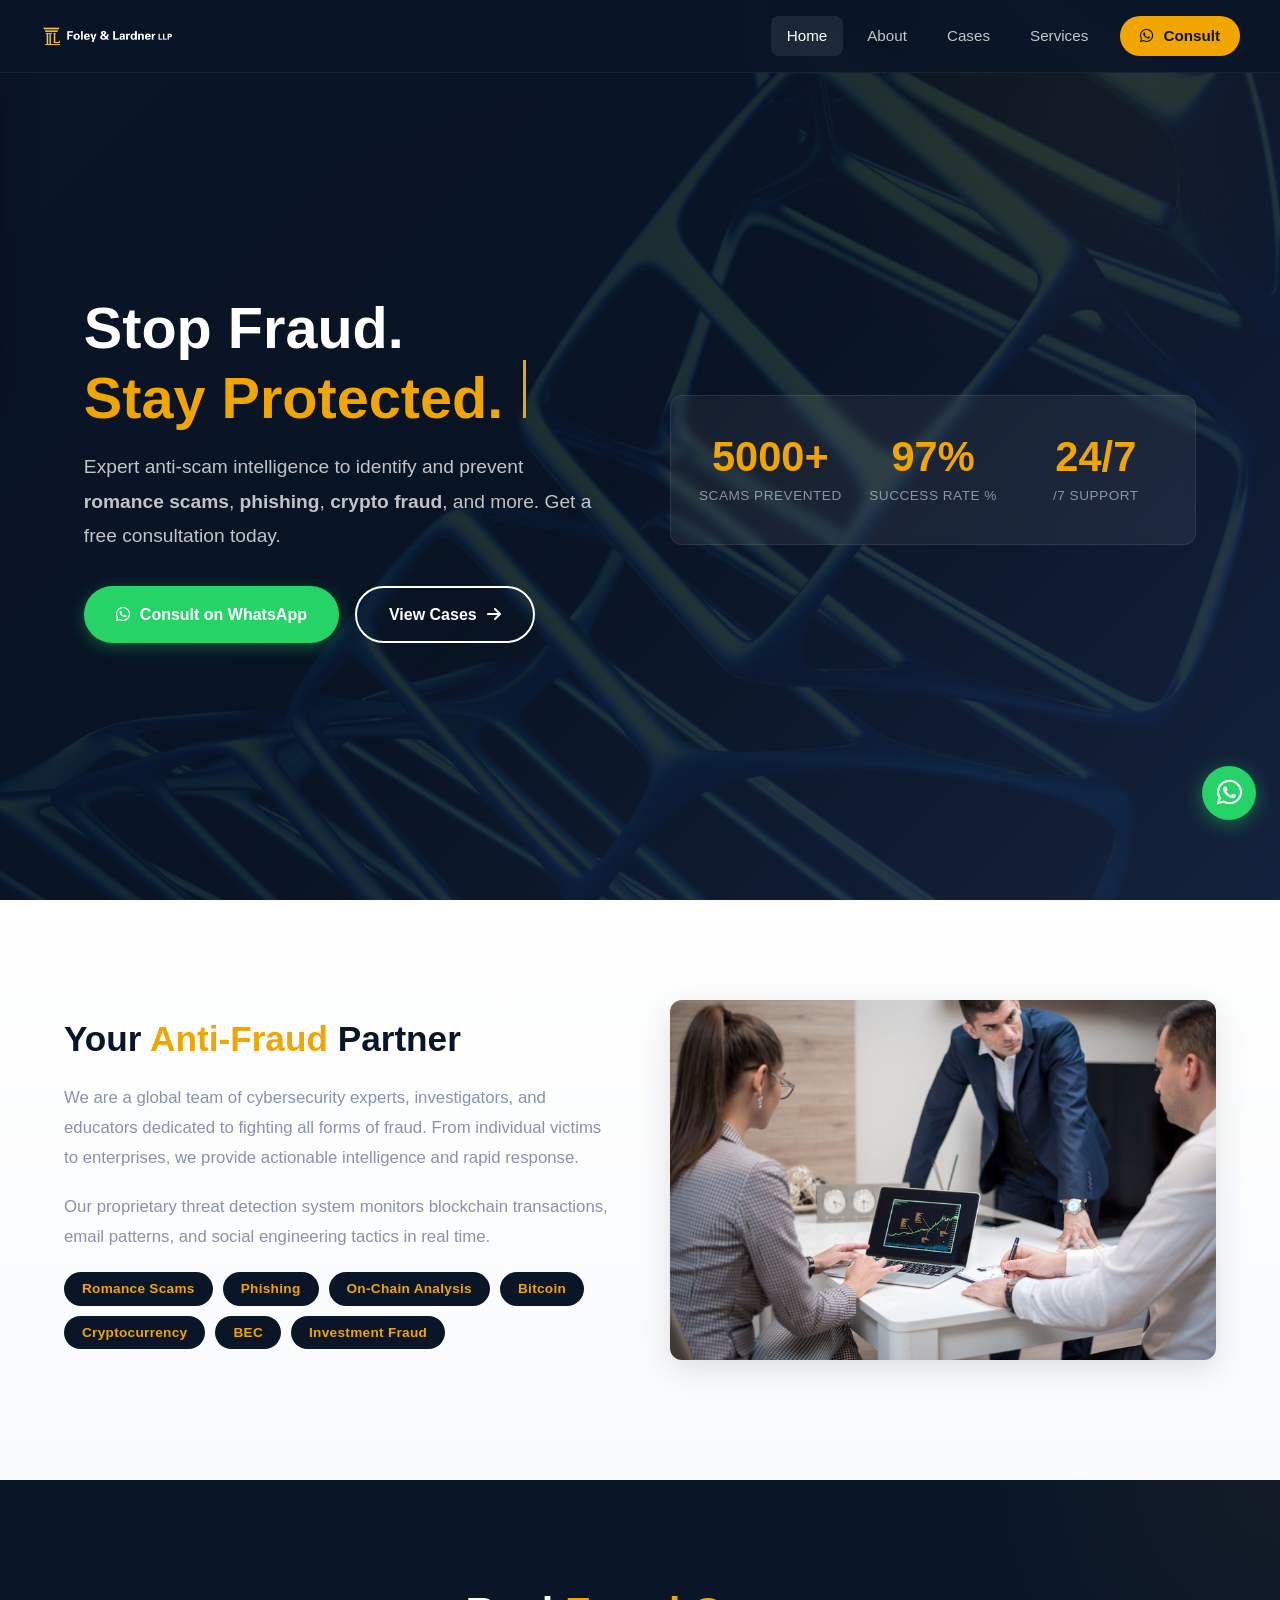
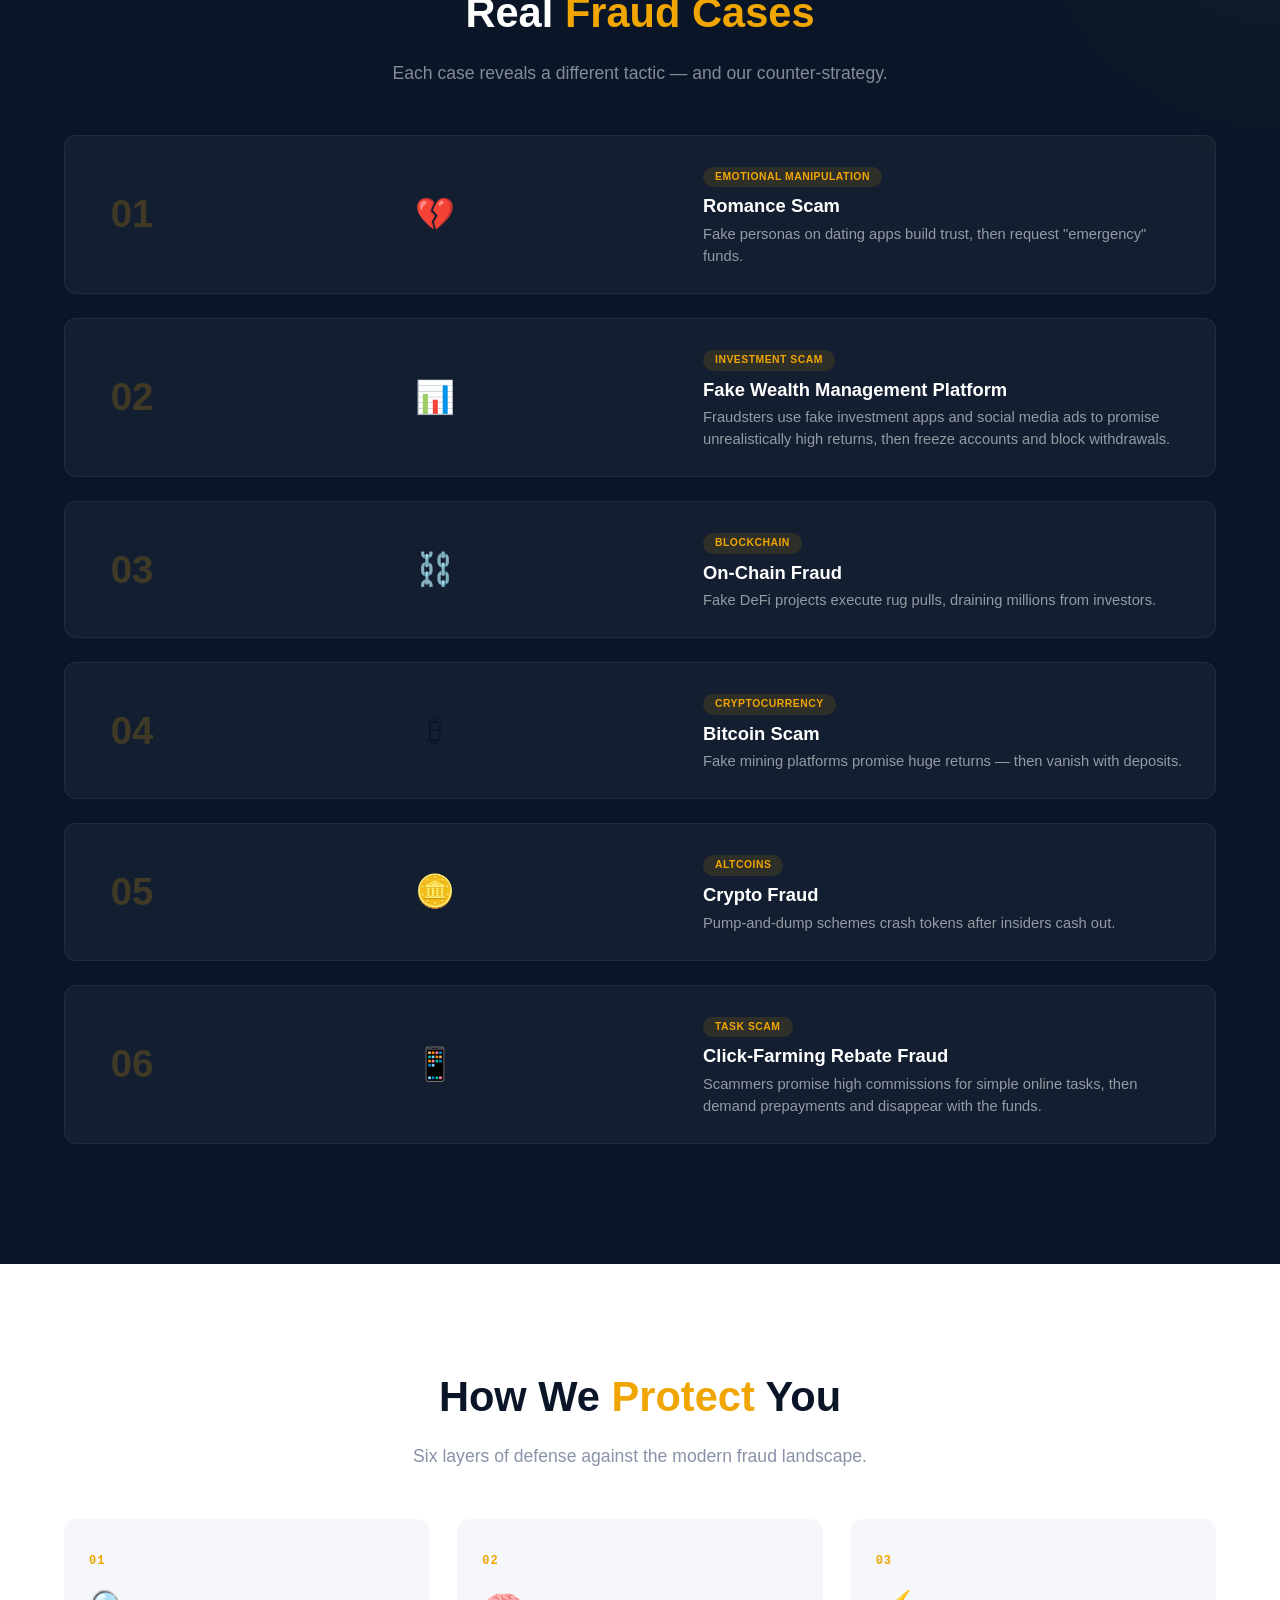
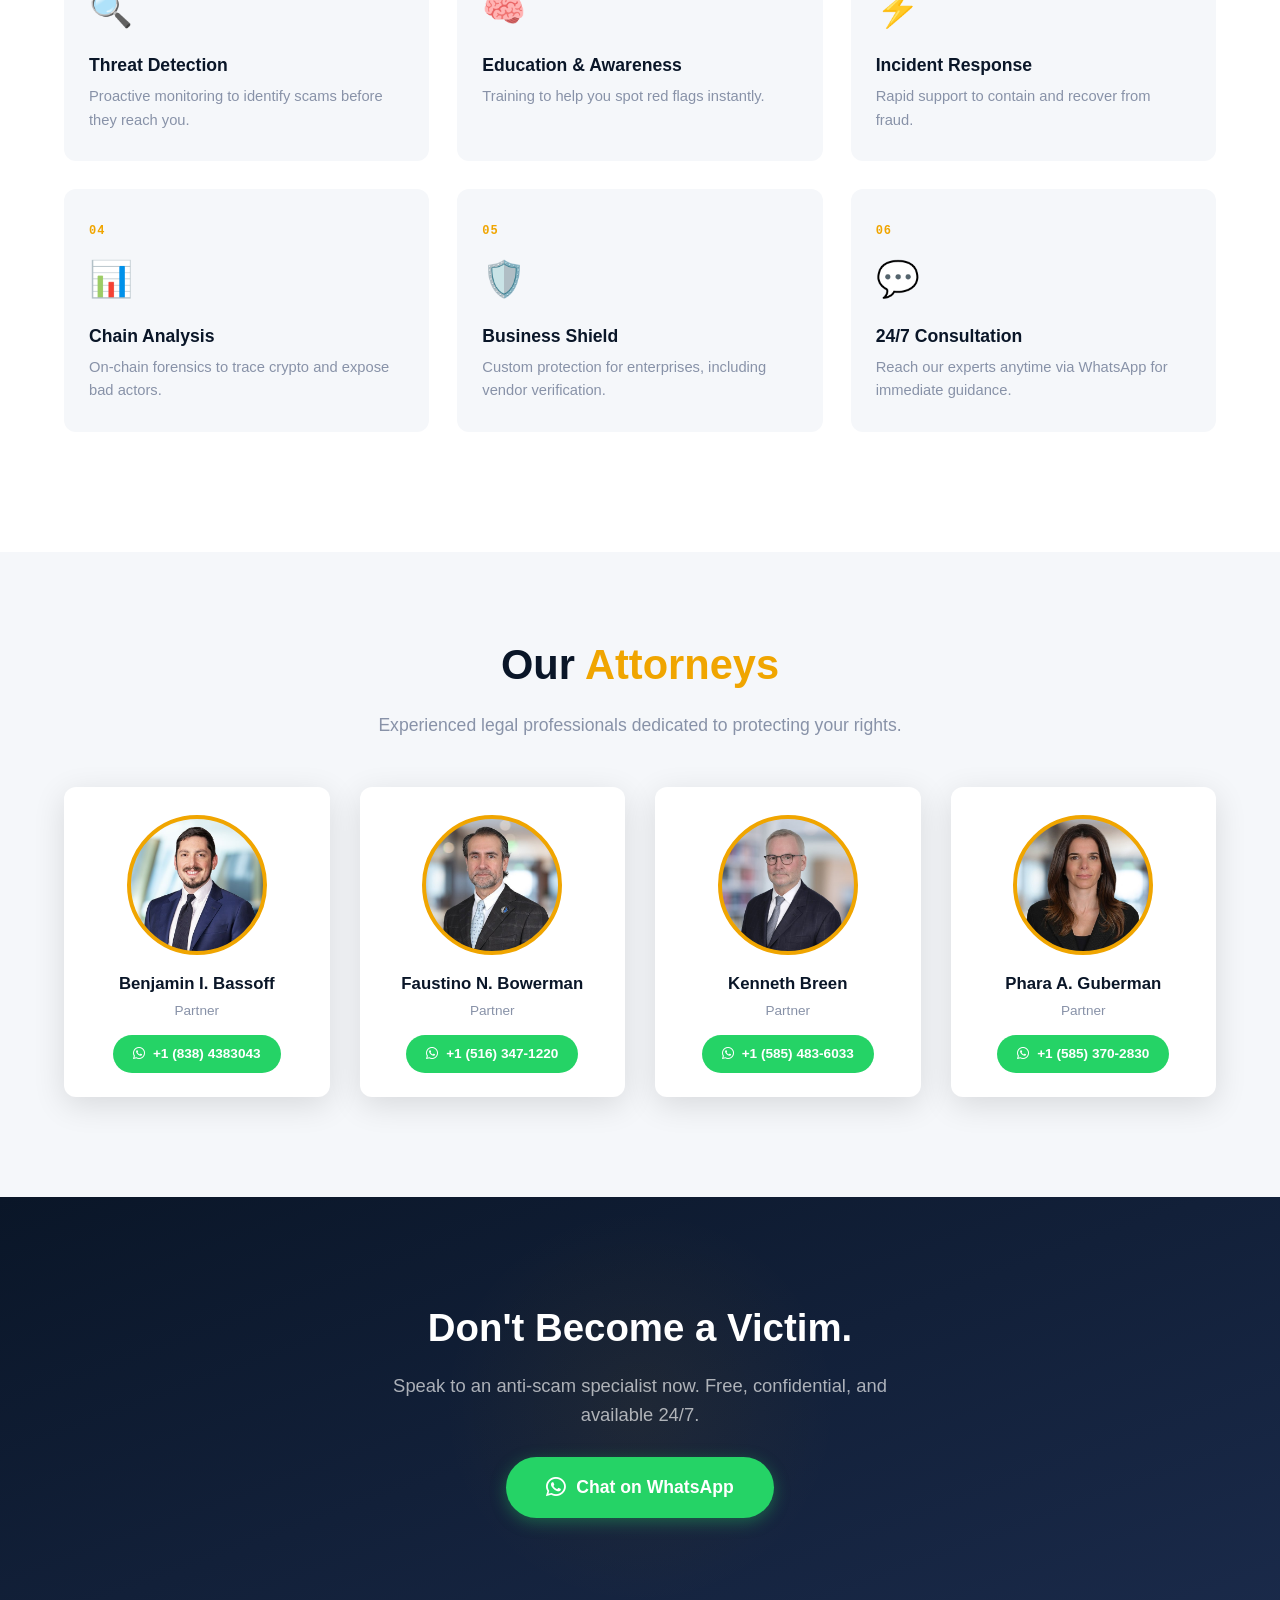
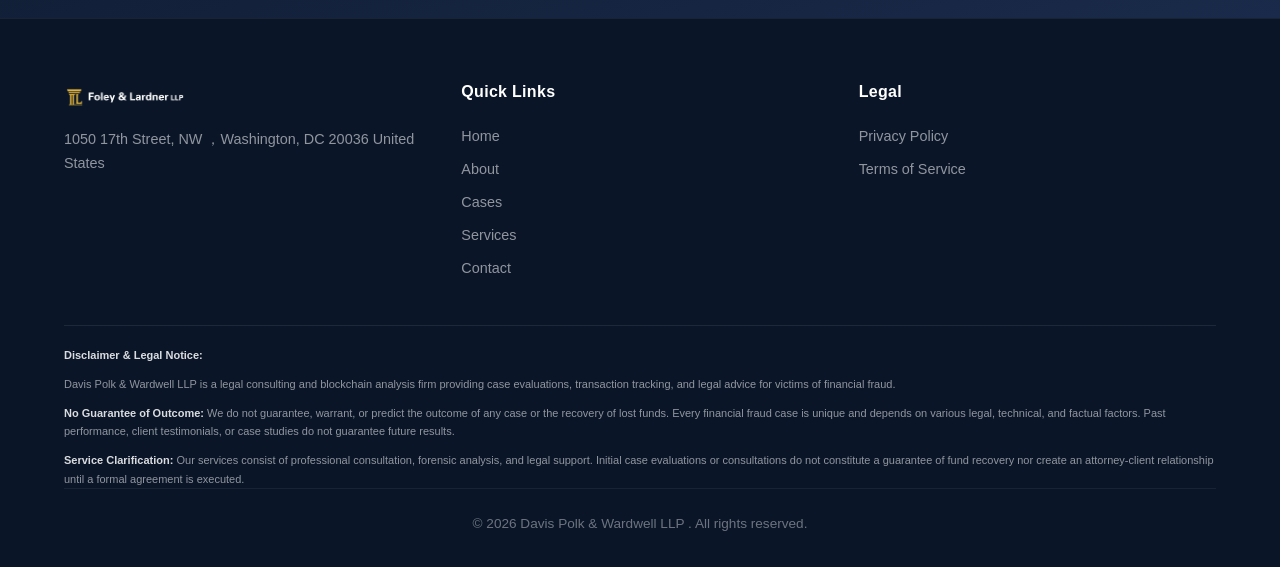
==== commit 69a4771c: "Add files via upload" ====
--- a/123/index.html
+++ b/123/index.html
@@ -1334,11 +1334,11 @@
   <!-- ===== HEADER ===== -->
   <header class="header" id="header">
     <div class="container">
-      <a href="index-2.html" class="logo" id="logoHome">
+      <a href="index.html" class="logo" id="logoHome">
         <img src="images/1.png" alt="Davis Polk & Wardwell LLP " class="logo-img" />
       </a>
       <nav class="nav-menu" id="desktopNav">
-        <a href="index-2.html" class="active">Home</a>
+        <a href="index.html" class="active">Home</a>
         <a href="about.html">About</a>
         <a href="cases.html">Cases</a>
         <a href="services.html">Services</a>
@@ -1359,7 +1359,7 @@
   <!-- ===== DRAWER MENU（缩短版，无头部） ===== -->
   <div class="drawer-menu" id="drawerMenu">
     <nav class="drawer-nav">
-      <a href="index-2.html" class="active"><i class="fas fa-home"></i> Home</a>
+      <a href="index.html" class="active"><i class="fas fa-home"></i> Home</a>
       <a href="about.html"><i class="fas fa-info-circle"></i> About</a>
       <a href="cases.html"><i class="fas fa-briefcase"></i> Cases</a>
       <a href="services.html"><i class="fas fa-concierge-bell"></i> Services</a>
@@ -1649,7 +1649,7 @@
         </div>
         <div class="footer-col">
           <h4>Quick Links</h4>
-          <a href="index-2.html">Home</a>
+          <a href="index.html">Home</a>
           <a href="about.html">About</a>
           <a href="cases.html">Cases</a>
           <a href="services.html">Services</a>
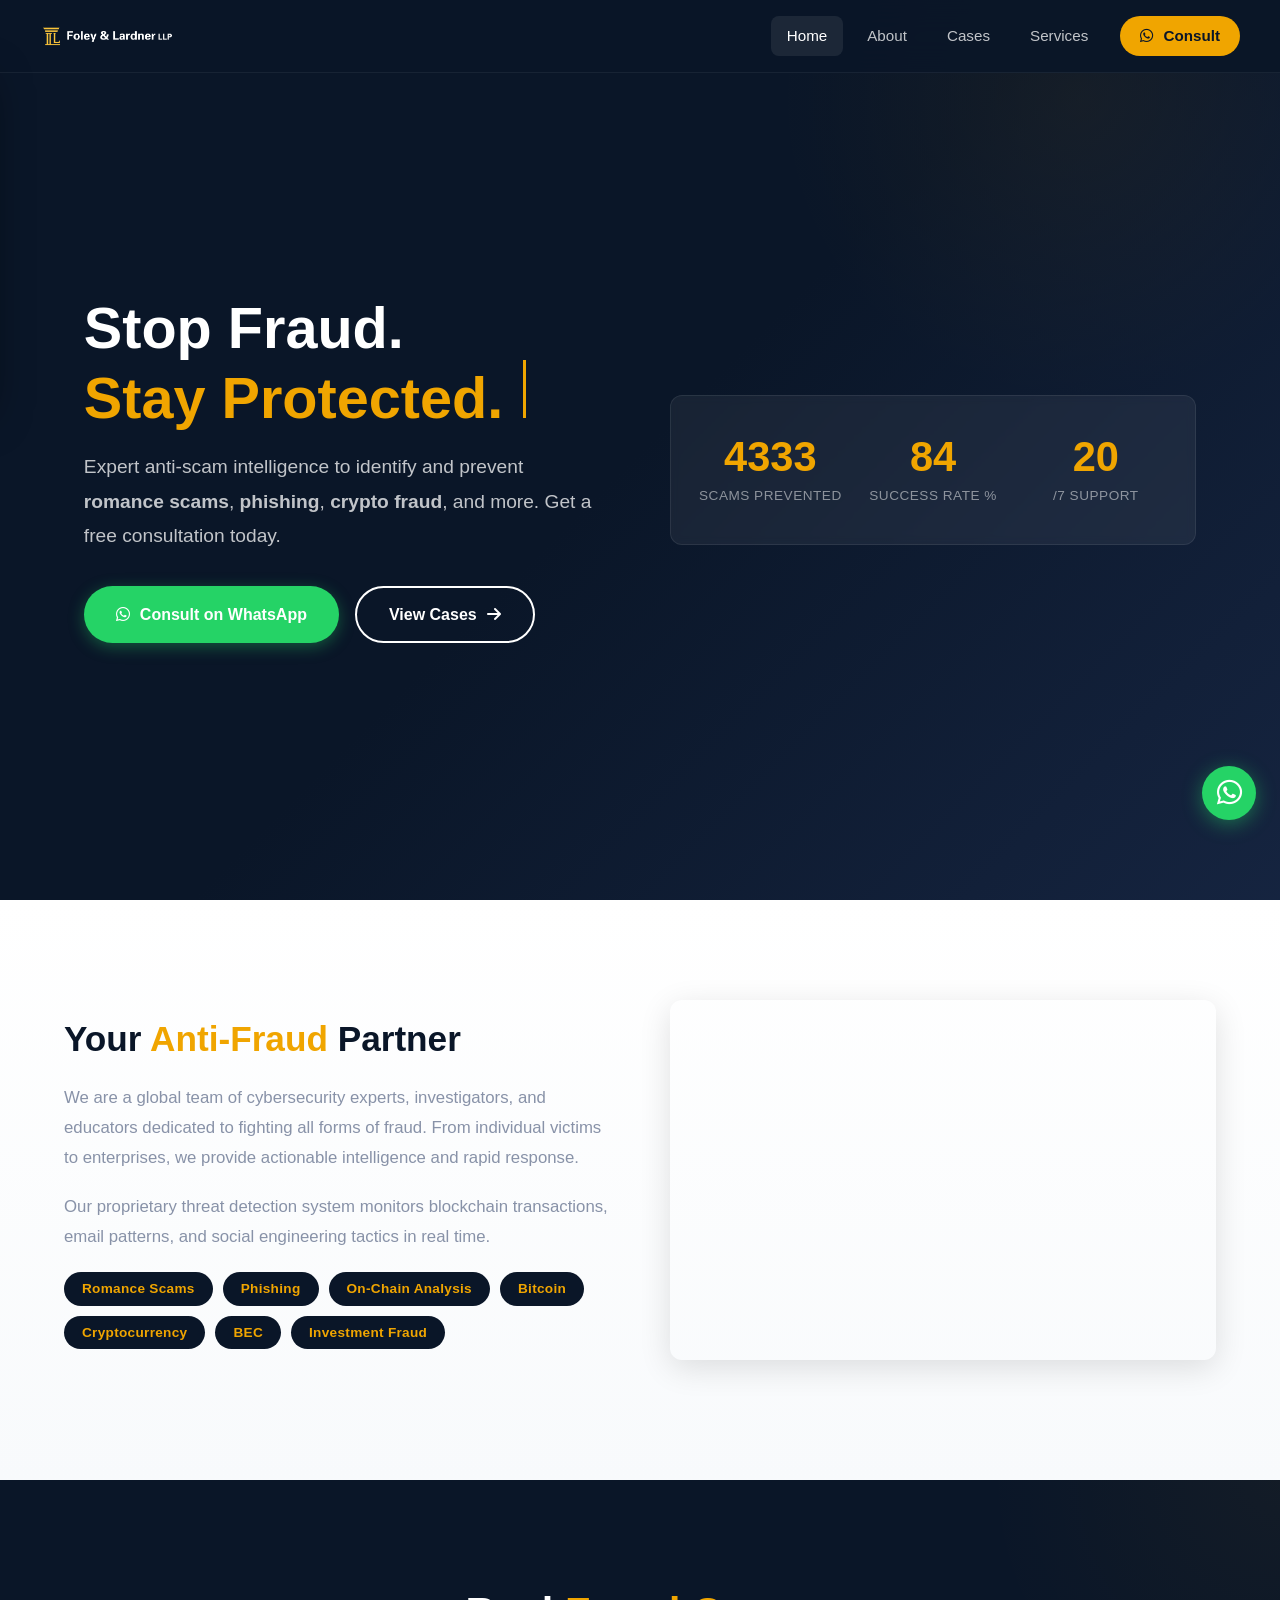
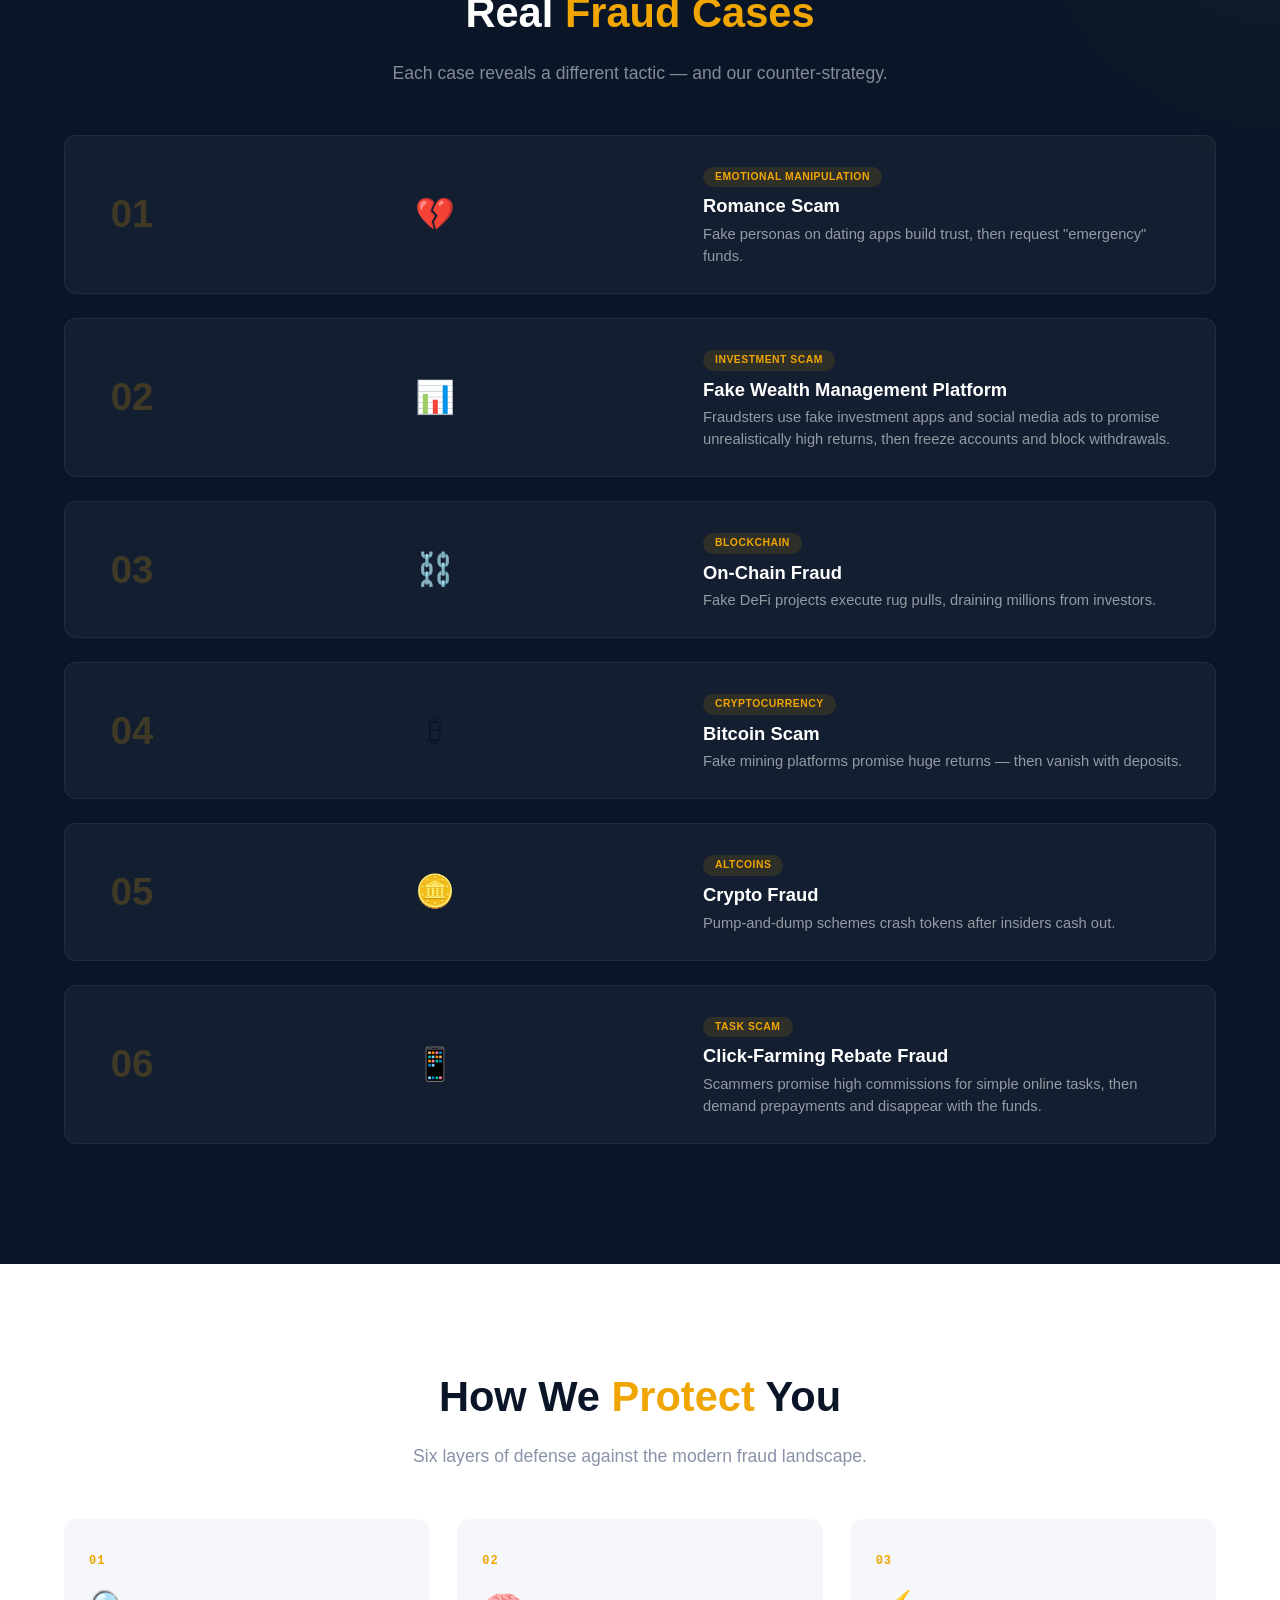
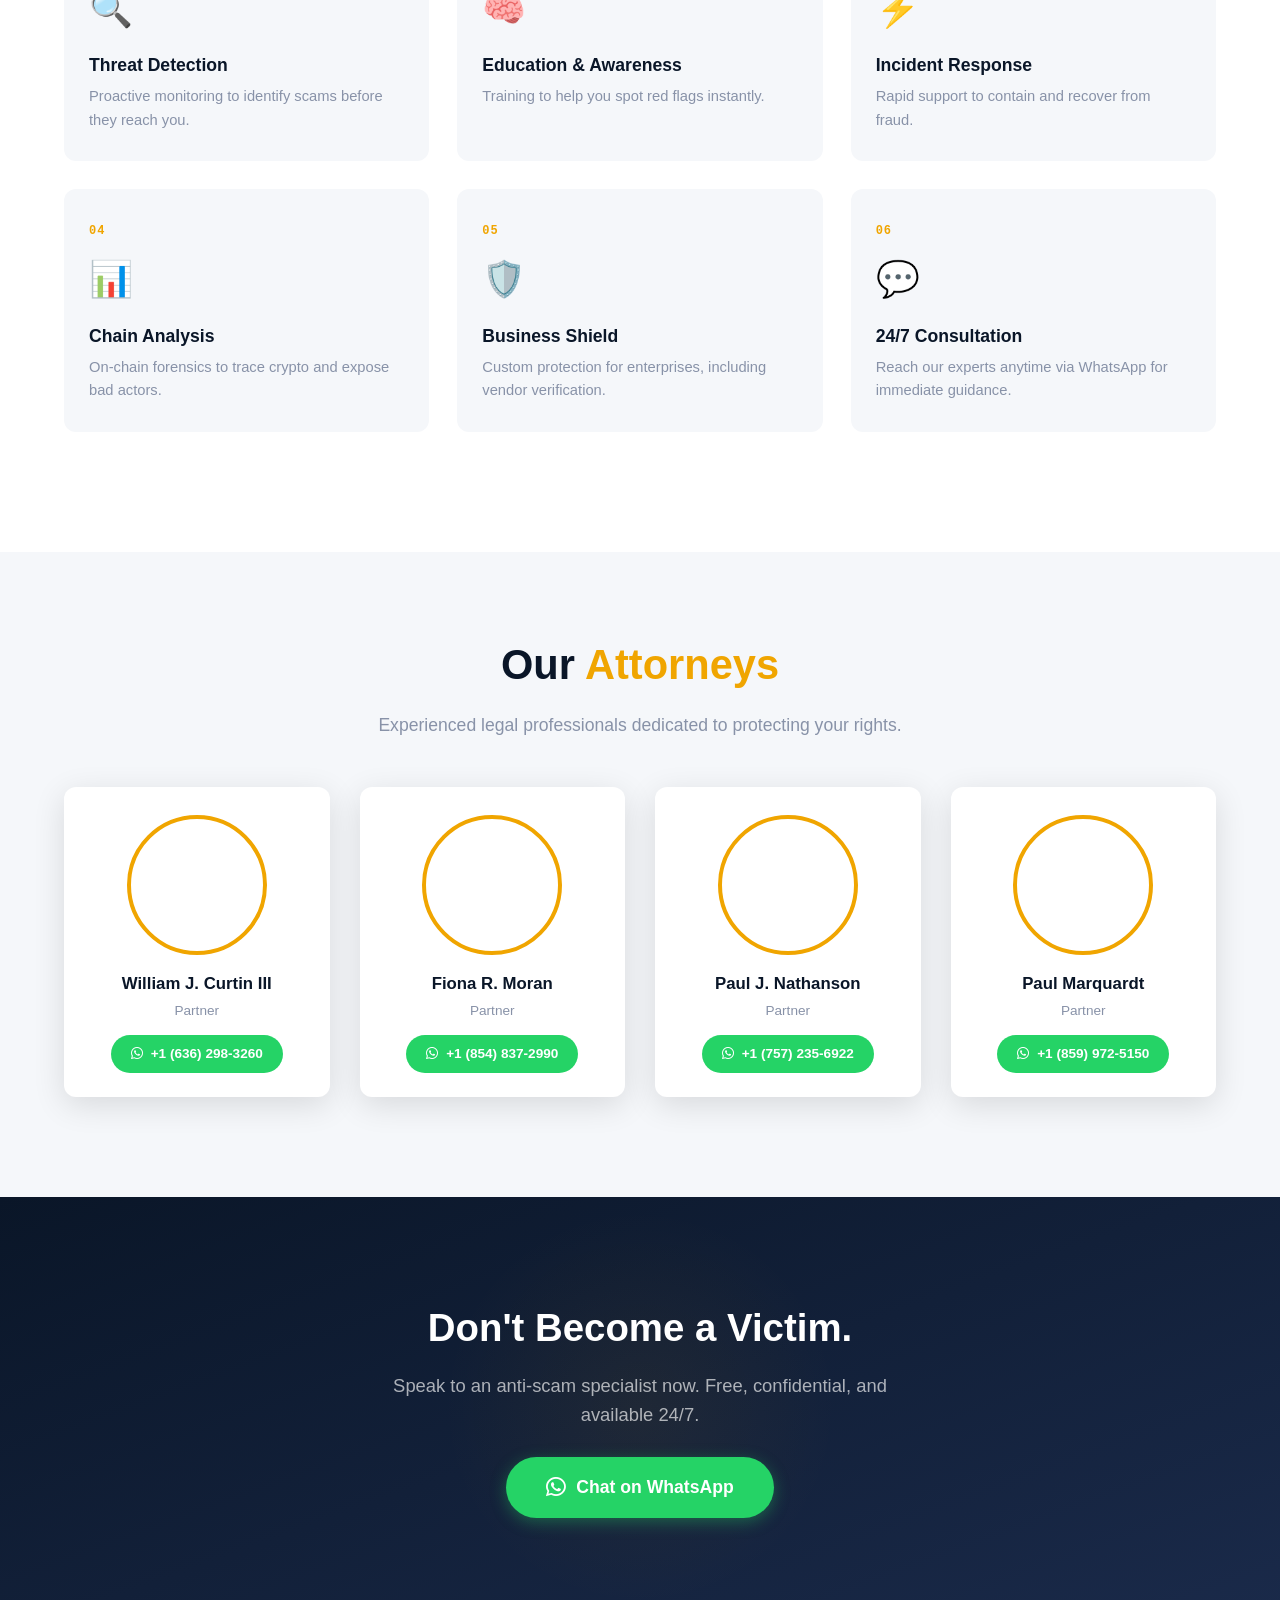
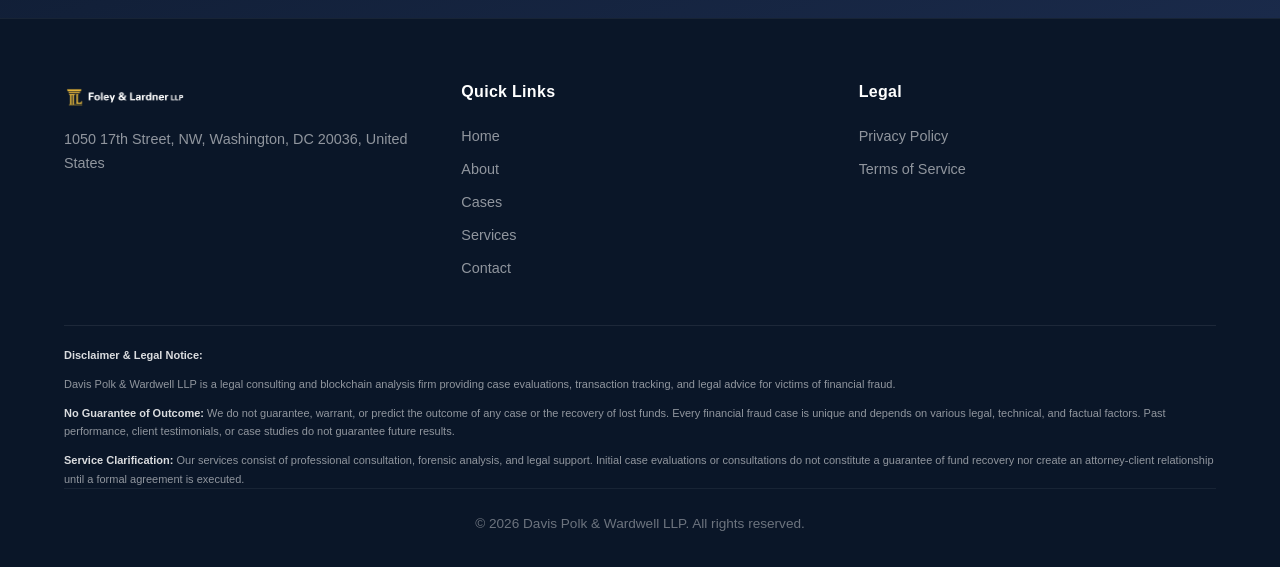
==== commit 92e03e11: "Add files via upload" ====
--- a/123/index.html
+++ b/123/index.html
@@ -1,1827 +1,1821 @@
-<!DOCTYPE html>
-<html lang="en">
-
-
-<!-- Mirrored from fllawrecoveryllp.com/ by HTTrack Website Copier/3.x [XR&CO'2014], Mon, 14 Sep 2026 00:58:44 GMT -->
-<head>
-  <meta charset="UTF-8" />
-  
-  <meta name="viewport" content="width=device-width, initial-scale=1.0" />
-  <title>Davis Polk & Wardwell LLP  – Anti-Fraud Protection Center</title>
-  <meta name="description"
-    content="Protect yourself from romance scams, phishing, crypto fraud, and more. Free WhatsApp consultation 24/7." />
-  <link rel="icon"
-    href="data:image/svg+xml,<svg xmlns='http://www.w3.org/2000/svg' viewBox='0 0 100 100'><text y='.9em' font-size='90' font-weight='bold' fill='%23f0a500'>FL</text></svg>" />
-
-  <link rel="stylesheet" href="css/all.min.css" />
-
-   
-  <style>
-    /* ===== RESET & BASE ===== */
-    * {
-      margin: 0;
-      padding: 0;
-      box-sizing: border-box;
-    }
-
-    :root {
-      --primary: #0a1628;
-      --primary-light: #1a2a4a;
-      --secondary: #f0a500;
-      --accent: #d32f2f;
-      --white: #ffffff;
-      --gray: #f5f7fa;
-      --gray-text: #8892a8;
-      --shadow: 0 8px 32px rgba(0, 0, 0, 0.12);
-      --radius: 12px;
-      --transition: 0.35s cubic-bezier(0.22, 1, 0.36, 1);
-    }
-
-    html {
-      scroll-behavior: smooth;
-    }
-
-    body {
-      font-family: -apple-system, BlinkMacSystemFont, "Segoe UI", Roboto, "Helvetica Neue", Arial, sans-serif;
-      background: var(--white);
-      color: var(--primary);
-      line-height: 1.6;
-      overflow-x: hidden;
-    }
-
-    a {
-      text-decoration: none;
-      color: inherit;
-    }
-
-    ul {
-      list-style: none;
-    }
-
-    .container {
-      max-width: 1200px;
-      margin: 0 auto;
-      padding: 0 24px;
-    }
-
-    /* ===== BUTTONS ===== */
-    .btn {
-      display: inline-flex;
-      align-items: center;
-      gap: 10px;
-      padding: 14px 32px;
-      border-radius: 50px;
-      font-weight: 600;
-      font-size: 1rem;
-      border: none;
-      cursor: pointer;
-      transition: var(--transition);
-      background: var(--secondary);
-      color: var(--primary);
-      box-shadow: 0 4px 16px rgba(240, 165, 0, 0.35);
-    }
-
-    .btn:hover {
-      transform: translateY(-2px);
-      box-shadow: 0 8px 28px rgba(240, 165, 0, 0.45);
-    }
-
-    .btn-outline {
-      background: transparent;
-      color: var(--white);
-      border: 2px solid var(--white);
-      box-shadow: none;
-    }
-
-    .btn-outline:hover {
-      background: var(--white);
-      color: var(--primary);
-      box-shadow: 0 4px 16px rgba(255, 255, 255, 0.25);
-    }
-
-    .btn-whatsapp {
-      background: #25d366;
-      color: #fff;
-      box-shadow: 0 4px 16px rgba(37, 211, 102, 0.35);
-    }
-
-    .btn-whatsapp:hover {
-      background: #1da851;
-      box-shadow: 0 8px 28px rgba(37, 211, 102, 0.45);
-    }
-
-    /* ===== HEADER / NAV ===== */
-    .header {
-      position: fixed;
-      top: 0;
-      left: 0;
-      width: 100%;
-      z-index: 1000;
-      background: rgba(10, 22, 40, 0.92);
-      backdrop-filter: blur(16px);
-      border-bottom: 1px solid rgba(255, 255, 255, 0.06);
-      padding: 0 24px;
-      transition: var(--transition);
-    }
-
-    .header .container {
-      display: flex;
-      align-items: center;
-      justify-content: space-between;
-      height: 72px;
-      padding: 0;
-    }
-
-    .logo {
-      display: flex;
-      align-items: center;
-      cursor: pointer;
-      flex-shrink: 0;
-    }
-
-    .logo-img {
-      height: 40px;
-      width: auto;
-      max-height: 50px;
-      display: block;
-    }
-
-    .nav-menu {
-      display: flex;
-      align-items: center;
-      gap: 8px;
-    }
-
-    .nav-menu a {
-      color: rgba(255, 255, 255, 0.75);
-      padding: 8px 16px;
-      border-radius: 8px;
-      font-size: 0.95rem;
-      font-weight: 500;
-      transition: var(--transition);
-      position: relative;
-    }
-
-    .nav-menu a:hover,
-    .nav-menu a.active {
-      color: var(--white);
-      background: rgba(255, 255, 255, 0.08);
-    }
-
-    .nav-menu .nav-cta {
-      background: var(--secondary);
-      color: var(--primary);
-      padding: 8px 20px;
-      border-radius: 50px;
-      font-weight: 600;
-      margin-left: 8px;
-    }
-
-    .nav-menu .nav-cta:hover {
-      background: #d49300;
-      color: var(--primary);
-      transform: none;
-    }
-
-    /* ===== HAMBURGER ===== */
-    .hamburger {
-      display: none;
-      flex-direction: column;
-      gap: 5px;
-      cursor: pointer;
-      padding: 6px 4px;
-      background: transparent;
-      border: none;
-      z-index: 1002;
-      position: relative;
-    }
-
-    .hamburger span {
-      display: block;
-      width: 28px;
-      height: 3px;
-      background: var(--white);
-      border-radius: 4px;
-      transition: var(--transition);
-      transform-origin: center;
-    }
-
-    .hamburger.active span:nth-child(1) {
-      transform: rotate(45deg) translate(5px, 6px);
-    }
-
-    .hamburger.active span:nth-child(2) {
-      opacity: 0;
-      transform: scaleX(0);
-    }
-
-    .hamburger.active span:nth-child(3) {
-      transform: rotate(-45deg) translate(5px, -6px);
-    }
-
-    /* ===== DRAWER OVERLAY ===== */
-    .drawer-overlay {
-      display: none;
-      position: fixed;
-      inset: 0;
-      background: rgba(0, 0, 0, 0.5);
-      z-index: 1001;
-      opacity: 0;
-      transition: opacity 0.35s ease;
-    }
-
-    .drawer-overlay.open {
-      display: block;
-      opacity: 1;
-    }
-
-    /* ===== DRAWER MENU（缩短版，从logo下方展开） ===== */
-    .drawer-menu {
-      position: fixed;
-      top: 72px;
-      left: -300px;
-      width: 280px;
-      max-width: 80vw;
-      max-height: calc(100vh - 140px);
-      height: auto;
-      background: rgba(10, 22, 40, 0.97);
-      backdrop-filter: blur(20px);
-      -webkit-backdrop-filter: blur(20px);
-      z-index: 1002;
-      padding: 20px 20px 20px;
-      border-radius: 0 12px 12px 0;
-      display: flex;
-      flex-direction: column;
-      transition: left 0.35s cubic-bezier(0.22, 1, 0.36, 1);
-      box-shadow: 8px 8px 40px rgba(0, 0, 0, 0.5);
-      border-right: 1px solid rgba(255, 255, 255, 0.06);
-      overflow-y: auto;
-    }
-
-    .drawer-menu.open {
-      left: 0;
-    }
-
-    /* 抽屉导航列表 */
-    .drawer-nav {
-      display: flex;
-      flex-direction: column;
-      gap: 4px;
-      flex: 1;
-      overflow-y: auto;
-    }
-
-    .drawer-nav a {
-      display: flex;
-      align-items: center;
-      gap: 12px;
-      padding: 10px 14px;
-      border-radius: 8px;
-      color: rgba(255, 255, 255, 0.7);
-      font-size: 0.95rem;
-      font-weight: 500;
-      transition: var(--transition);
-    }
-
-    .drawer-nav a i {
-      width: 20px;
-      font-size: 1rem;
-      color: var(--secondary);
-      text-align: center;
-      flex-shrink: 0;
-    }
-
-    .drawer-nav a:hover {
-      background: rgba(255, 255, 255, 0.06);
-      color: var(--white);
-      transform: translateX(4px);
-    }
-
-    .drawer-nav a.active {
-      background: rgba(240, 165, 0, 0.12);
-      color: var(--secondary);
-    }
-
-    .drawer-nav a.active i {
-      color: var(--secondary);
-    }
-
-    /* 抽屉底部：咨询按钮 */
-    .drawer-footer {
-      padding-top: 12px;
-      border-top: 1px solid rgba(255, 255, 255, 0.06);
-      margin-top: auto;
-      flex-shrink: 0;
-    }
-
-    .drawer-footer .drawer-cta {
-      display: flex;
-      align-items: center;
-      justify-content: center;
-      gap: 8px;
-      width: 100%;
-      padding: 10px;
-      border-radius: 8px;
-      background: var(--secondary);
-      color: var(--primary);
-      font-weight: 600;
-      font-size: 0.9rem;
-      transition: var(--transition);
-      border: none;
-      cursor: pointer;
-    }
-
-    .drawer-footer .drawer-cta:hover {
-      background: #d49300;
-      transform: scale(1.02);
-    }
-
-    .drawer-footer .drawer-cta i {
-      font-size: 1.1rem;
-    }
-
-    /* ================================================================
-       HERO
-       ================================================================ */
-    .hero {
-      min-height: 100vh;
-      display: flex;
-      align-items: center;
-      position: relative;
-      padding: 120px 0 80px;
-      color: var(--white);
-      background: var(--primary);
-      overflow: hidden;
-    }
-
-    .hero-bg {
-      position: absolute;
-      inset: 0;
-      background: url('images.pexels.com/photos/29450016/pexels-photo-29450016c732.jpg?auto=compress&amp;cs=tinysrgb&amp;w=1920') center center / cover no-repeat;
-      opacity: 0.35;
-      z-index: 0;
-    }
-
-    .hero-glow {
-      position: absolute;
-      width: 600px;
-      height: 600px;
-      border-radius: 50%;
-      background: radial-gradient(circle, rgba(240, 165, 0, 0.12) 0%, transparent 70%);
-      top: -200px;
-      right: -100px;
-      z-index: 1;
-      animation: glowPulse 6s ease-in-out infinite alternate;
-    }
-
-    @keyframes glowPulse {
-      0% {
-        transform: scale(1) translate(0, 0);
-        opacity: 0.6;
-      }
-
-      100% {
-        transform: scale(1.4) translate(-80px, 60px);
-        opacity: 1;
-      }
-    }
-
-    .hero::after {
-      content: '';
-      position: absolute;
-      inset: 0;
-      background: linear-gradient(135deg, rgba(10, 22, 40, 0.85) 0%, rgba(10, 22, 40, 0.60) 50%, rgba(26, 42, 74, 0.70) 100%);
-      z-index: 1;
-    }
-
-    .hero .container {
-      position: relative;
-      z-index: 2;
-      display: grid;
-      grid-template-columns: 1fr 1fr;
-      gap: 60px;
-      align-items: center;
-    }
-
-    .hero-content h1 {
-      font-size: 3.6rem;
-      font-weight: 800;
-      line-height: 1.1;
-      margin-bottom: 20px;
-    }
-
-    .hero-content h1 .highlight {
-      color: var(--secondary);
-      position: relative;
-    }
-
-    .hero-content .typing-cursor {
-      display: inline-block;
-      width: 3px;
-      height: 1em;
-      background: var(--secondary);
-      margin-left: 4px;
-      animation: blink 0.8s step-end infinite;
-    }
-
-    @keyframes blink {
-
-      0%,
-      100% {
-        opacity: 1;
-      }
-
-      50% {
-        opacity: 0;
-      }
-    }
-
-    .hero-content p {
-      font-size: 1.2rem;
-      color: rgba(255, 255, 255, 0.75);
-      max-width: 520px;
-      margin-bottom: 32px;
-      line-height: 1.8;
-    }
-
-    .hero-buttons {
-      display: flex;
-      flex-wrap: wrap;
-      gap: 16px;
-    }
-
-    .hero-stats {
-      display: grid;
-      grid-template-columns: repeat(3, 1fr);
-      gap: 20px;
-      background: rgba(255, 255, 255, 0.06);
-      border-radius: var(--radius);
-      padding: 36px 28px;
-      border: 1px solid rgba(255, 255, 255, 0.08);
-      backdrop-filter: blur(4px);
-    }
-
-    .hero-stats .stat {
-      text-align: center;
-    }
-
-    .hero-stats .stat .number {
-      font-size: 2.6rem;
-      font-weight: 800;
-      color: var(--secondary);
-      display: block;
-      line-height: 1.2;
-    }
-
-    .hero-stats .stat .label {
-      font-size: 0.85rem;
-      color: rgba(255, 255, 255, 0.5);
-      margin-top: 4px;
-      text-transform: uppercase;
-      letter-spacing: 0.5px;
-    }
-
-    /* ================================================================
-       ABOUT
-       ================================================================ */
-    .about {
-      padding: 100px 0 120px;
-      background: linear-gradient(180deg, #ffffff 0%, #f8fafc 100%);
-    }
-
-    .about-grid {
-      display: grid;
-      grid-template-columns: 1fr 1fr;
-      gap: 60px;
-      align-items: center;
-    }
-
-    .about-text p {
-      font-size: 1.05rem;
-      color: var(--gray-text);
-      margin-bottom: 18px;
-      line-height: 1.8;
-    }
-
-    .about-text h2 {
-      font-size: 2.2rem;
-      font-weight: 800;
-      margin-bottom: 16px;
-    }
-
-    .about-text h2 span {
-      color: var(--secondary);
-    }
-
-    .about-text .keywords {
-      display: flex;
-      flex-wrap: wrap;
-      gap: 10px;
-      margin-top: 20px;
-    }
-
-    .about-text .keywords span {
-      background: var(--primary);
-      color: var(--secondary);
-      padding: 6px 18px;
-      border-radius: 40px;
-      font-weight: 600;
-      font-size: 0.85rem;
-      letter-spacing: 0.3px;
-    }
-
-    .about-image {
-      border-radius: var(--radius);
-      overflow: hidden;
-      box-shadow: var(--shadow);
-      min-height: 360px;
-      background: url('images/pexels-photo-7352527a1a8.jpg?') center center / cover no-repeat;
-      transition: var(--transition);
-    }
-
-    .about-image:hover {
-      transform: scale(1.01);
-      box-shadow: 0 16px 48px rgba(0, 0, 0, 0.15);
-    }
-
-    /* ================================================================
-       CASES
-       ================================================================ */
-    .cases {
-      padding: 100px 0 120px;
-      background: var(--primary);
-      position: relative;
-      overflow: hidden;
-    }
-
-    .cases::before {
-      content: '';
-      position: absolute;
-      top: -300px;
-      right: -300px;
-      width: 600px;
-      height: 600px;
-      border-radius: 50%;
-      background: radial-gradient(circle, rgba(240, 165, 0, 0.04) 0%, transparent 70%);
-      pointer-events: none;
-    }
-
-    .cases .section-title h2 {
-      color: var(--white);
-    }
-
-    .cases .section-title p {
-      color: rgba(255, 255, 255, 0.5);
-    }
-
-    .cases-list {
-      display: flex;
-      flex-direction: column;
-      gap: 24px;
-    }
-
-    .case-item {
-      display: grid;
-      grid-template-columns: 70px 1fr 1fr;
-      gap: 28px;
-      background: rgba(255, 255, 255, 0.04);
-      border-radius: var(--radius);
-      padding: 26px 32px;
-      border: 1px solid rgba(255, 255, 255, 0.06);
-      transition: var(--transition);
-      cursor: pointer;
-      align-items: center;
-    }
-
-    .case-item:hover {
-      background: rgba(255, 255, 255, 0.08);
-      transform: translateX(8px);
-      border-color: rgba(240, 165, 0, 0.2);
-    }
-
-    .case-item .case-number {
-      font-size: 2.4rem;
-      font-weight: 800;
-      color: rgba(240, 165, 0, 0.2);
-      line-height: 1;
-      text-align: center;
-    }
-
-    .case-item .case-icon {
-      font-size: 2rem;
-      text-align: center;
-    }
-
-    .case-item .case-info h3 {
-      color: var(--white);
-      font-size: 1.15rem;
-      font-weight: 700;
-      margin-bottom: 2px;
-    }
-
-    .case-item .case-info .case-tag {
-      display: inline-block;
-      font-size: 0.65rem;
-      font-weight: 700;
-      text-transform: uppercase;
-      letter-spacing: 0.5px;
-      color: var(--secondary);
-      background: rgba(240, 165, 0, 0.12);
-      padding: 2px 12px;
-      border-radius: 50px;
-      margin-bottom: 4px;
-    }
-
-    .case-item .case-info p {
-      color: rgba(255, 255, 255, 0.55);
-      font-size: 0.92rem;
-      line-height: 1.5;
-    }
-
-    .case-item .case-detail {
-      display: none;
-      grid-column: 2 / -1;
-      padding-top: 14px;
-      border-top: 1px solid rgba(255, 255, 255, 0.06);
-      color: rgba(255, 255, 255, 0.7);
-      font-size: 0.92rem;
-      line-height: 1.7;
-    }
-
-    .case-item.active .case-detail {
-      display: block;
-    }
-
-    .case-item.active {
-      background: rgba(255, 255, 255, 0.06);
-      border-color: rgba(240, 165, 0, 0.3);
-    }
-
-    /* ================================================================
-       SERVICES
-       ================================================================ */
-    .services {
-      padding: 100px 0 120px;
-      background: var(--white);
-    }
-
-    .services-grid {
-      display: grid;
-      grid-template-columns: repeat(3, 1fr);
-      gap: 28px;
-    }
-
-    .service-card {
-      background: var(--gray);
-      border-radius: var(--radius);
-      padding: 32px 24px 28px;
-      transition: var(--transition);
-      position: relative;
-      overflow: hidden;
-      border: 1px solid transparent;
-    }
-
-    .service-card::after {
-      content: '';
-      position: absolute;
-      bottom: 0;
-      left: 0;
-      right: 0;
-      height: 3px;
-      background: var(--secondary);
-      transform: scaleX(0);
-      transform-origin: left;
-      transition: var(--transition);
-    }
-
-    .service-card:hover::after {
-      transform: scaleX(1);
-    }
-
-    .service-card:hover {
-      transform: translateY(-6px);
-      box-shadow: 0 16px 48px rgba(0, 0, 0, 0.08);
-      border-color: rgba(240, 165, 0, 0.15);
-      background: var(--white);
-    }
-
-    .service-card .service-number {
-      font-size: 0.75rem;
-      font-weight: 700;
-      color: var(--secondary);
-      letter-spacing: 1px;
-      display: block;
-      margin-bottom: 10px;
-      font-family: monospace;
-    }
-
-    .service-card .icon {
-      font-size: 2.2rem;
-      display: block;
-      margin-bottom: 14px;
-    }
-
-    .service-card h3 {
-      font-size: 1.1rem;
-      font-weight: 700;
-      margin-bottom: 6px;
-    }
-
-    .service-card p {
-      color: var(--gray-text);
-      font-size: 0.92rem;
-      line-height: 1.6;
-    }
-
-    /* ================================================================
-       CTA
-       ================================================================ */
-    .cta-banner {
-      padding: 100px 0;
-      background: linear-gradient(160deg, var(--primary) 0%, var(--primary-light) 100%);
-      color: var(--white);
-      text-align: center;
-      position: relative;
-      overflow: hidden;
-    }
-
-    .cta-banner .cta-glow {
-      position: absolute;
-      width: 400px;
-      height: 400px;
-      border-radius: 50%;
-      background: radial-gradient(circle, rgba(240, 165, 0, 0.06) 0%, transparent 70%);
-      top: 50%;
-      left: 50%;
-      transform: translate(-50%, -50%);
-      animation: ctaGlow 8s ease-in-out infinite alternate;
-    }
-
-    @keyframes ctaGlow {
-      0% {
-        transform: translate(-50%, -50%) scale(0.8);
-        opacity: 0.4;
-      }
-
-      100% {
-        transform: translate(-50%, -50%) scale(1.6);
-        opacity: 1;
-      }
-    }
-
-    .cta-banner h2 {
-      font-size: 2.4rem;
-      font-weight: 800;
-      margin-bottom: 12px;
-      position: relative;
-      z-index: 2;
-    }
-
-    .cta-banner p {
-      color: rgba(255, 255, 255, 0.65);
-      font-size: 1.15rem;
-      max-width: 500px;
-      margin: 0 auto 28px;
-      position: relative;
-      z-index: 2;
-    }
-
-    .cta-banner .btn {
-      position: relative;
-      z-index: 2;
-    }
-
-    /* ================================================================
-       FOOTER
-       ================================================================ */
-    .footer {
-      background: var(--primary);
-      color: rgba(255, 255, 255, 0.7);
-      padding: 60px 0 32px;
-      border-top: 1px solid rgba(255, 255, 255, 0.06);
-    }
-
-    .footer-grid {
-      display: grid;
-      grid-template-columns: repeat(3, 1fr);
-      gap: 40px;
-      margin-bottom: 40px;
-    }
-
-    .footer-col h4 {
-      color: var(--white);
-      font-size: 1rem;
-      font-weight: 700;
-      margin-bottom: 16px;
-      letter-spacing: 0.3px;
-    }
-
-    .footer-col p {
-      font-size: 0.9rem;
-      line-height: 1.7;
-      color: rgba(255, 255, 255, 0.55);
-    }
-
-    .footer-col a {
-      display: block;
-      color: rgba(255, 255, 255, 0.55);
-      font-size: 0.9rem;
-      padding: 5px 0;
-      transition: var(--transition);
-    }
-
-    .footer-col a:hover {
-      color: var(--white);
-    }
-
-    .footer-col .brand {
-      font-weight: 800;
-      font-size: 1.2rem;
-      color: var(--white);
-      margin-bottom: 8px;
-      display: block;
-    }
-
-    .footer-col .brand span {
-      color: var(--secondary);
-    }
-
-    .footer-bottom {
-      border-top: 1px solid rgba(255, 255, 255, 0.06);
-      padding-top: 24px;
-      text-align: center;
-      font-size: 0.85rem;
-      color: rgba(255, 255, 255, 0.4);
-    }
-
-    /* ===== DISCLAIMER & LEGAL NOTICE ===== */
-    .disclaimer-section {
-      border-top: 1px solid rgba(255, 255, 255, 0.08);
-      margin-top: 24px;
-      padding-top: 20px;
-      font-size: 11px;
-      line-height: 1.7;
-      color: rgba(255, 255, 255, 0.55);
-      /* 确保与深色背景有足够对比度 */
-      text-align: left;
-    }
-
-    .disclaimer-section p {
-      margin-bottom: 10px;
-      color: inherit;
-    }
-
-    .disclaimer-section p:last-child {
-      margin-bottom: 0;
-    }
-
-    .disclaimer-section strong {
-      color: rgba(255, 255, 255, 0.85);
-      /* 标题加粗部分更亮 */
-      font-weight: 600;
-    }
-
-    /* 移动端适配 */
-    @media (max-width: 768px) {
-      .disclaimer-section {
-        font-size: 11px;
-        padding-top: 16px;
-        margin-top: 20px;
-        text-align: left;
-      }
-    }
-
-    /* ================================================================
-       SECTION TITLES
-       ================================================================ */
-    .section-title {
-      text-align: center;
-      margin-bottom: 48px;
-    }
-
-    .section-title h2 {
-      font-size: 2.6rem;
-      font-weight: 800;
-      margin-bottom: 12px;
-    }
-
-    .section-title h2 .highlight {
-      color: var(--secondary);
-    }
-
-    .section-title p {
-      color: var(--gray-text);
-      font-size: 1.1rem;
-      max-width: 560px;
-      margin: 0 auto;
-    }
-
-    /* ================================================================
-   ATTORNEYS
-   ================================================================ */
-    .attorneys {
-      padding: 80px 0 100px;
-      background: var(--gray);
-    }
-
-    .attorneys-grid {
-      display: grid;
-      grid-template-columns: repeat(4, 1fr);
-      gap: 30px;
-    }
-
-    .attorney-card {
-      background: var(--white);
-      border-radius: var(--radius);
-      padding: 28px 20px 24px;
-      text-align: center;
-      box-shadow: var(--shadow);
-      transition: var(--transition);
-    }
-
-    .attorney-card:hover {
-      transform: translateY(-6px);
-      box-shadow: 0 16px 48px rgba(0, 0, 0, 0.12);
-    }
-
-    .attorney-image {
-      width: 140px;
-      height: 140px;
-      border-radius: 50%;
-      margin: 0 auto 16px;
-      background-size: cover;
-      background-position: center;
-      border: 4px solid var(--secondary);
-    }
-
-    .attorney-card h3 {
-      font-size: 1.05rem;
-      font-weight: 700;
-      margin-bottom: 2px;
-      color: var(--primary);
-    }
-
-    .attorney-card .attorney-title {
-      font-size: 0.85rem;
-      color: var(--gray-text);
-      margin-bottom: 14px;
-    }
-
-    .attorney-wa {
-      display: inline-flex;
-      align-items: center;
-      gap: 8px;
-      padding: 8px 20px;
-      border-radius: 50px;
-      background: #25d366;
-      color: #fff;
-      font-size: 0.85rem;
-      font-weight: 600;
-      transition: var(--transition);
-    }
-
-    .attorney-wa:hover {
-      background: #1da851;
-      transform: scale(1.04);
-    }
-
-    @media (max-width: 1024px) {
-      .attorneys-grid {
-        grid-template-columns: repeat(2, 1fr);
-      }
-    }
-
-    @media (max-width: 768px) {
-      .attorneys-grid {
-        grid-template-columns: 1fr;
-        gap: 20px;
-      }
-
-      .attorney-card {
-        max-width: 320px;
-        margin: 0 auto;
-      }
-
-      .attorney-image {
-        width: 100px;
-        height: 100px;
-      }
-
-      .attorney-card h3 {
-        font-size: 0.95rem;
-      }
-    }
-
-    @media (max-width: 400px) {
-      .attorneys-grid {
-        grid-template-columns: 1fr;
-      }
-
-      .attorney-card {
-        max-width: 280px;
-        margin: 0 auto;
-      }
-    }
-
-    /* ===== WHATSAPP FLOATING ===== */
-    .whatsapp-float {
-      position: fixed;
-      bottom: 80px;
-      right: 24px;
-      z-index: 998;
-      width: 54px;
-      height: 54px;
-      background: #25d366;
-      border-radius: 50%;
-      display: flex;
-      align-items: center;
-      justify-content: center;
-      box-shadow: 0 4px 20px rgba(37, 211, 102, 0.45);
-      transition: var(--transition);
-      color: #fff;
-      font-size: 1.8rem;
-      border: none;
-      cursor: pointer;
-    }
-
-    .whatsapp-float:hover {
-      transform: scale(1.08);
-      box-shadow: 0 8px 32px rgba(37, 211, 102, 0.55);
-    }
-
-    #crisp-chatbox {
-      z-index: 997 !important;
-    }
-
-    /* ================================================================
-       RESPONSIVE
-       ================================================================ */
-    @media (max-width: 1024px) {
-      .hero .container {
-        grid-template-columns: 1fr;
-        text-align: center;
-      }
-
-      .hero-content p {
-        margin-left: auto;
-        margin-right: auto;
-      }
-
-      .hero-buttons {
-        justify-content: center;
-      }
-
-      .hero-stats {
-        max-width: 500px;
-        margin: 0 auto;
-      }
-
-      .about-grid {
-        grid-template-columns: 1fr;
-      }
-
-      .about-image {
-        min-height: 260px;
-      }
-
-      .cases-list .case-item {
-        grid-template-columns: 50px 1fr;
-        padding: 20px 18px;
-      }
-
-      .case-item .case-icon {
-        display: none;
-      }
-
-      .case-item .case-detail {
-        grid-column: 1 / -1;
-      }
-
-      .services-grid {
-        grid-template-columns: repeat(2, 1fr);
-      }
-
-      .footer-grid {
-        grid-template-columns: repeat(2, 1fr);
-      }
-    }
-
-    @media (max-width: 768px) {
-      .header {
-        padding: 0 16px;
-      }
-
-      .header .container {
-        height: 64px;
-      }
-
-      .logo {
-        font-size: 1.1rem;
-      }
-
-      .logo i {
-        font-size: 1.3rem;
-      }
-
-      .nav-menu {
-        display: none;
-      }
-
-      .hamburger {
-        display: flex;
-      }
-
-      .hero {
-        padding: 100px 0 60px;
-        min-height: auto;
-      }
-
-      .hero-content h1 {
-        font-size: 2.4rem;
-      }
-
-      .hero-content p {
-        font-size: 1rem;
-      }
-
-      .hero-stats {
-        grid-template-columns: repeat(3, 1fr);
-        padding: 20px 16px;
-        gap: 12px;
-      }
-
-      .hero-stats .stat .number {
-        font-size: 1.8rem;
-      }
-
-      .about {
-        padding: 60px 0 80px;
-      }
-
-      .about-image {
-        min-height: 200px;
-      }
-
-      .about-text h2 {
-        font-size: 1.8rem;
-      }
-
-      .cases-list .case-item {
-        grid-template-columns: 1fr;
-        gap: 10px;
-        padding: 18px 16px;
-      }
-
-      .case-item .case-number {
-        text-align: left;
-        font-size: 1.6rem;
-      }
-
-      .services-grid {
-        grid-template-columns: 1fr;
-        gap: 16px;
-      }
-
-      .section-title h2 {
-        font-size: 2rem;
-      }
-
-      .cta-banner h2 {
-        font-size: 1.8rem;
-      }
-
-      .footer-grid {
-        grid-template-columns: 1fr;
-        gap: 32px;
-        text-align: center;
-      }
-
-      .footer-col .brand {
-        text-align: center;
-      }
-
-      .footer-col a {
-        text-align: center;
-      }
-
-      /* WhatsApp 手机端 right: 14px */
-      .whatsapp-float {
-        width: 54px;
-        height: 54px;
-        font-size: 1.8rem;
-        right: 14px;
-        bottom: 80px;
-      }
-
-      .hero-glow {
-        width: 300px;
-        height: 300px;
-        top: -100px;
-        right: -60px;
-      }
-
-      /* 移动端汉堡菜单：缩短，对齐logo */
-      .drawer-menu {
-        top: 64px;
-        max-height: calc(100vh - 110px);
-        width: 270px;
-        max-width: 78vw;
-        padding: 16px 18px 16px;
-        left: -280px;
-        border-radius: 0 12px 12px 0;
-      }
-
-      .drawer-menu.open {
-        left: 0;
-      }
-
-      .drawer-nav a {
-        padding: 9px 12px;
-        font-size: 0.9rem;
-        gap: 10px;
-      }
-
-      .drawer-nav a i {
-        width: 18px;
-        font-size: 0.9rem;
-      }
-
-      .drawer-footer .drawer-cta {
-        padding: 9px;
-        font-size: 0.85rem;
-      }
-    }
-
-    @media (max-width: 400px) {
-      .hero-content h1 {
-        font-size: 1.8rem;
-      }
-
-      .hero-stats {
-        grid-template-columns: 1fr 1fr 1fr;
-        gap: 8px;
-        padding: 16px 12px;
-      }
-
-      .hero-stats .stat .number {
-        font-size: 1.4rem;
-      }
-
-      .hero-stats .stat .label {
-        font-size: 0.7rem;
-      }
-
-      .btn {
-        padding: 12px 24px;
-        font-size: 0.9rem;
-      }
-
-      /* WhatsApp 手机端 right: 14px */
-      .whatsapp-float {
-        width: 54px;
-        height: 54px;
-        font-size: 1.6rem;
-        right: 14px;
-        bottom: 72px;
-      }
-
-      .about-image {
-        min-height: 160px;
-      }
-
-      .drawer-menu {
-        top: 56px;
-        max-height: calc(100vh - 100px);
-        width: 240px;
-        max-width: 74vw;
-        padding: 14px 14px 14px;
-      }
-
-      .drawer-nav a {
-        padding: 7px 10px;
-        font-size: 0.85rem;
-      }
-    }
-
-    .footer-logo {
-      height: 36px;
-      width: auto;
-      max-height: 44px;
-      display: block;
-      margin-bottom: 12px;
-    }
-
-    .footer-col .brand {
-      display: block;
-      margin-bottom: 8px;
-    }
-
-    @media (max-width: 768px) {
-      .footer-logo {
-        margin: 0 auto 12px;
-      }
-
-      .footer-col .brand {
-        text-align: center;
-      }
-    }
-  </style>
-</head>
-
-<body>
-
-
-  <!-- ===== HEADER ===== -->
-  <header class="header" id="header">
-    <div class="container">
-      <a href="index.html" class="logo" id="logoHome">
-        <img src="images/1.png" alt="Davis Polk & Wardwell LLP " class="logo-img" />
-      </a>
-      <nav class="nav-menu" id="desktopNav">
-        <a href="index.html" class="active">Home</a>
-        <a href="about.html">About</a>
-        <a href="cases.html">Cases</a>
-        <a href="services.html">Services</a>
-        <a href="contact.html" class="nav-cta">
-          <i class="fab fa-whatsapp" style="margin-right:6px;"></i> Consult
-        </a>
-      </nav>
-
-      <button class="hamburger" id="hamburger" aria-label="Toggle menu">
-        <span></span><span></span><span></span>
-      </button>
-    </div>
-  </header>
-
-  <!-- ===== DRAWER OVERLAY ===== -->
-  <div class="drawer-overlay" id="drawerOverlay"></div>
-
-  <!-- ===== DRAWER MENU（缩短版，无头部） ===== -->
-  <div class="drawer-menu" id="drawerMenu">
-    <nav class="drawer-nav">
-      <a href="index.html" class="active"><i class="fas fa-home"></i> Home</a>
-      <a href="about.html"><i class="fas fa-info-circle"></i> About</a>
-      <a href="cases.html"><i class="fas fa-briefcase"></i> Cases</a>
-      <a href="services.html"><i class="fas fa-concierge-bell"></i> Services</a>
-      <a href="contact.html"><i class="fas fa-envelope"></i> Contact</a>
-    </nav>
-
-    <div class="drawer-footer">
-      <a href="https://wa.me/18384383043" target="_blank" class="drawer-cta">
-        <i class="fab fa-whatsapp"></i> Consult on WhatsApp
-      </a>
-    </div>
-  </div>
-
-  <!-- ===== HERO ===== -->
-  <section class="hero" id="home">
-    <div class="hero-bg"></div>
-    <div class="hero-glow"></div>
-    <div class="container">
-      <div class="hero-content">
-        <h1>
-          Stop Fraud.<br />
-          <span class="highlight">Stay Protected.</span>
-          <span class="typing-cursor"></span>
-        </h1>
-        <p>
-          Expert anti-scam intelligence to identify and prevent
-          <strong>romance scams</strong>, <strong>phishing</strong>,
-          <strong>crypto fraud</strong>, and more.
-          Get a free consultation today.
-        </p>
-        <div class="hero-buttons">
-          <a href="https://wa.me/18384383043" target="_blank" class="btn btn-whatsapp">
-            <i class="fab fa-whatsapp"></i> Consult on WhatsApp
-          </a>
-          <a href="cases.html" class="btn btn-outline">
-            View Cases <i class="fas fa-arrow-right"></i>
-          </a>
-        </div>
-      </div>
-      <div class="hero-stats">
-        <div class="stat">
-          <span class="number" data-target="5000">0</span>
-          <span class="label">Scams Prevented</span>
-        </div>
-        <div class="stat">
-          <span class="number" data-target="97">0</span>
-          <span class="label">Success Rate %</span>
-        </div>
-        <div class="stat">
-          <span class="number" data-target="24">0</span>
-          <span class="label">/7 Support</span>
-        </div>
-      </div>
-    </div>
-  </section>
-
-  <!-- ===== ABOUT ===== -->
-  <section class="about" id="about">
-    <div class="container">
-      <div class="about-grid">
-        <div class="about-text">
-          <h2>Your <span>Anti-Fraud</span> Partner</h2>
-          <p>
-            We are a global team of cybersecurity experts, investigators, and educators
-            dedicated to fighting all forms of fraud. From individual victims to enterprises,
-            we provide actionable intelligence and rapid response.
-          </p>
-          <p>
-            Our proprietary threat detection system monitors blockchain transactions,
-            email patterns, and social engineering tactics in real time.
-          </p>
-          <div class="keywords">
-            <span>Romance Scams</span>
-            <span>Phishing</span>
-            <span>On‑Chain Analysis</span>
-            <span>Bitcoin</span>
-            <span>Cryptocurrency</span>
-            <span>BEC</span>
-            <span>Investment Fraud</span>
-          </div>
-        </div>
-        <div class="about-image" role="img" aria-label="Cybersecurity team analyzing fraud data"></div>
-      </div>
-    </div>
-  </section>
-
-  <!-- ===== CASES ===== -->
-  <section class="cases" id="cases">
-    <div class="container">
-      <div class="section-title">
-        <h2>Real <span class="highlight">Fraud Cases</span></h2>
-        <p>Each case reveals a different tactic — and our counter-strategy.</p>
-      </div>
-      <div class="cases-list">
-        <div class="case-item" onclick="this.classList.toggle('active')">
-          <div class="case-number">01</div>
-          <div class="case-icon">💔</div>
-          <div class="case-info">
-            <span class="case-tag">Emotional Manipulation</span>
-            <h3>Romance Scam</h3>
-            <p>Fake personas on dating apps build trust, then request "emergency" funds.</p>
-            <div class="case-detail">The scammer spent 6 months building a relationship, then asked for $50,000 in
-              Bitcoin for a "medical emergency." We traced the wallet and alerted exchanges to freeze the funds.</div>
-          </div>
-        </div>
-        <div class="case-item" onclick="this.classList.toggle('active')">
-          <div class="case-number">02</div>
-          <div class="case-icon">📊</div>
-          <div class="case-info">
-            <span class="case-tag">Investment Scam</span>
-            <h3>Fake Wealth Management Platform</h3>
-            <p>Fraudsters use fake investment apps and social media ads to promise unrealistically high returns, then
-              freeze accounts and block withdrawals.</p>
-            <div class="case-detail">A retiree transferred $50,000 to a cloned trading platform after seeing a
-              celebrity-endorsed ad. Our system flagged the domain as suspicious within 5 minutes and stopped the second
-              transfer of $30,000.</div>
-          </div>
-        </div>
-        <div class="case-item" onclick="this.classList.toggle('active')">
-          <div class="case-number">03</div>
-          <div class="case-icon">⛓️</div>
-          <div class="case-info">
-            <span class="case-tag">Blockchain</span>
-            <h3>On‑Chain Fraud</h3>
-            <p>Fake DeFi projects execute rug pulls, draining millions from investors.</p>
-            <div class="case-detail">A "revolutionary" token project rugged $15M in ETH within 48 hours. Our on-chain
-              analysis identified the deployer wallet and helped freeze remaining assets.</div>
-          </div>
-        </div>
-        <div class="case-item" onclick="this.classList.toggle('active')">
-          <div class="case-number">04</div>
-          <div class="case-icon">₿</div>
-          <div class="case-info">
-            <span class="case-tag">Cryptocurrency</span>
-            <h3>Bitcoin Scam</h3>
-            <p>Fake mining platforms promise huge returns — then vanish with deposits.</p>
-            <div class="case-detail">A cloned mining website collected $2M in BTC from over 200 victims. We collaborated
-              with law enforcement to take the site down and trace the funds.</div>
-          </div>
-        </div>
-        <div class="case-item" onclick="this.classList.toggle('active')">
-          <div class="case-number">05</div>
-          <div class="case-icon">🪙</div>
-          <div class="case-info">
-            <span class="case-tag">Altcoins</span>
-            <h3>Crypto Fraud</h3>
-            <p>Pump-and-dump schemes crash tokens after insiders cash out.</p>
-            <div class="case-detail">A Telegram group with 50K members promoted a "guaranteed" token that crashed 99% in
-              24 hours. Our team identified the insider wallets and issued a public alert.</div>
-          </div>
-        </div>
-        <div class="case-item" onclick="this.classList.toggle('active')">
-          <div class="case-number">06</div>
-          <div class="case-icon">📱</div>
-          <div class="case-info">
-            <span class="case-tag">Task Scam</span>
-            <h3>Click‑Farming Rebate Fraud</h3>
-            <p>Scammers promise high commissions for simple online tasks, then demand prepayments and disappear with the
-              funds.</p>
-            <div class="case-detail">A victim earned small rebates on the first few orders, then was asked to pay $8,000
-              for a "premium task package". The platform froze withdrawals immediately after the transfer. Our team
-              helped freeze the receiving account and recovered 70% of the loss.</div>
-          </div>
-        </div>
-      </div>
-    </div>
-  </section>
-
-  <!-- ===== SERVICES ===== -->
-  <section class="services" id="services">
-    <div class="container">
-      <div class="section-title">
-        <h2>How We <span class="highlight">Protect</span> You</h2>
-        <p>Six layers of defense against the modern fraud landscape.</p>
-      </div>
-      <div class="services-grid">
-        <div class="service-card">
-          <span class="service-number">01</span>
-          <span class="icon">🔍</span>
-          <h3>Threat Detection</h3>
-          <p>Proactive monitoring to identify scams before they reach you.</p>
-        </div>
-        <div class="service-card">
-          <span class="service-number">02</span>
-          <span class="icon">🧠</span>
-          <h3>Education &amp; Awareness</h3>
-          <p>Training to help you spot red flags instantly.</p>
-        </div>
-        <div class="service-card">
-          <span class="service-number">03</span>
-          <span class="icon">⚡</span>
-          <h3>Incident Response</h3>
-          <p>Rapid support to contain and recover from fraud.</p>
-        </div>
-        <div class="service-card">
-          <span class="service-number">04</span>
-          <span class="icon">📊</span>
-          <h3>Chain Analysis</h3>
-          <p>On-chain forensics to trace crypto and expose bad actors.</p>
-        </div>
-        <div class="service-card">
-          <span class="service-number">05</span>
-          <span class="icon">🛡️</span>
-          <h3>Business Shield</h3>
-          <p>Custom protection for enterprises, including vendor verification.</p>
-        </div>
-        <div class="service-card">
-          <span class="service-number">06</span>
-          <span class="icon">💬</span>
-          <h3>24/7 Consultation</h3>
-          <p>Reach our experts anytime via WhatsApp for immediate guidance.</p>
-        </div>
-      </div>
-    </div>
-  </section>
-  <!-- ================================================================
-       ATTORNEYS
-       ================================================================ -->
-  <section class="attorneys">
-    <div class="container">
-      <div class="section-title">
-        <h2>Our <span class="highlight">Attorneys</span></h2>
-        <p>Experienced legal professionals dedicated to protecting your rights.</p>
-      </div>
-      <div class="attorneys-grid">
-
-        <div class="attorney-card">
-          <div class="attorney-image" style="background-image: url('images/Benjamin%20I.%20Bassoff.jpg');"></div>
-          <h3>Benjamin I. Bassoff</h3>
-          <p class="attorney-title">Partner</p>
-          <a href="https://wa.me/18384383043" target="_blank" class="attorney-wa">
-            <i class="fab fa-whatsapp"></i> +1 (838) 4383043
-          </a>
-        </div>
-
-        <div class="attorney-card">
-          <div class="attorney-image" style="background-image: url('images/Faustino%20N.%20Bowerman.jpg');"></div>
-          <h3>Faustino N. Bowerman</h3>
-          <p class="attorney-title">Partner</p>
-          <a href="https://wa.me/15163471220" target="_blank" class="attorney-wa">
-            <i class="fab fa-whatsapp"></i> +1 (516) 347-1220
-          </a>
-        </div>
-
-        <div class="attorney-card">
-          <div class="attorney-image" style="background-image: url('images/Kenneth%20Breen.jpg');"></div>
-          <h3>Kenneth Breen</h3>
-          <p class="attorney-title">Partner</p>
-          <a href="https://wa.me/15854836033" target="_blank" class="attorney-wa">
-            <i class="fab fa-whatsapp"></i> +1 (585) 483-6033
-          </a>
-        </div>
-
-        <div class="attorney-card">
-          <div class="attorney-image" style="background-image: url('images/Phara%20A.%20Guberman.jpg');"></div>
-          <h3>Phara A. Guberman</h3>
-          <p class="attorney-title">Partner</p>
-          <a href="https://wa.me/15853702830" target="_blank" class="attorney-wa">
-            <i class="fab fa-whatsapp"></i> +1 (585) 370-2830
-          </a>
-        </div>
-
-      </div>
-    </div>
-  </section>
-
-  <!-- ===== CTA ===== -->
-  <section class="cta-banner" id="contact">
-    <div class="cta-glow"></div>
-    <div class="container">
-      <h2>Don't Become a Victim.</h2>
-      <p>Speak to an anti-scam specialist now. Free, confidential, and available 24/7.</p>
-      <a href="https://wa.me/18384383043" target="_blank" class="btn btn-whatsapp"
-        style="font-size:1.1rem; padding: 16px 40px;">
-        <i class="fab fa-whatsapp" style="font-size:1.4rem;"></i> Chat on WhatsApp
-      </a>
-    </div>
-  </section>
-
-  <!-- ===== FOOTER ===== -->
-  <footer class="footer" id="resources">
-    <div class="container">
-      <div class="footer-grid">
-        <div class="footer-col">
-          <span class="brand"><img src="images/1.png" alt="Davis Polk & Wardwell LLP " class="footer-logo" /></span>
-          <p>1050 17th Street, NW ，Washington, DC 20036 United States</p>
-        </div>
-        <div class="footer-col">
-          <h4>Quick Links</h4>
-          <a href="index.html">Home</a>
-          <a href="about.html">About</a>
-          <a href="cases.html">Cases</a>
-          <a href="services.html">Services</a>
-          <a href="contact.html">Contact</a>
-        </div>
-        <div class="footer-col">
-          <h4>Legal</h4>
-          <a href="privacy.html">Privacy Policy</a>
-          <a href="terms.html">Terms of Service</a>
-        </div>
-      </div>
-      <!-- ===== DISCLAIMER & LEGAL NOTICE ===== -->
-      <div class="disclaimer-section">
-        <p><strong>Disclaimer &amp; Legal Notice:</strong></p>
-        <p>Davis Polk & Wardwell LLP  is a legal consulting and blockchain analysis firm providing case evaluations,
-          transaction tracking, and legal advice for victims of financial fraud.</p>
-        <p><strong>No Guarantee of Outcome:</strong> We do not guarantee, warrant, or predict the outcome of any case or
-          the recovery of lost funds. Every financial fraud case is unique and depends on various legal, technical, and
-          factual factors. Past performance, client testimonials, or case studies do not guarantee future results.</p>
-        <p><strong>Service Clarification:</strong> Our services consist of professional consultation, forensic analysis,
-          and legal support. Initial case evaluations or consultations do not constitute a guarantee of fund recovery
-          nor
-          create an attorney-client relationship until a formal agreement is executed.</p>
-      </div>
-      <div class="footer-bottom">
-        <span>&copy; 2026 Davis Polk & Wardwell LLP . All rights reserved.</span>
-      </div>
-
-    </div>
-
-  </footer>
-
-  <!-- ===== WHATSAPP FLOATING ===== -->
-  <a href="https://wa.me/18384383043" target="_blank" class="whatsapp-float" aria-label="Chat on WhatsApp">
-    <i class="fab fa-whatsapp"></i>
-  </a>
-
-  <!-- ===== JAVASCRIPT ===== -->
-  <script>
-    (function () {
-      'use strict';
-
-      const hamburger = document.getElementById('hamburger');
-      const drawerMenu = document.getElementById('drawerMenu');
-      const drawerOverlay = document.getElementById('drawerOverlay');
-
-      function openDrawer() {
-        hamburger.classList.add('active');
-        drawerMenu.classList.add('open');
-        drawerOverlay.classList.add('open');
-        document.body.style.overflow = 'hidden';
-      }
-
-      function closeDrawer() {
-        hamburger.classList.remove('active');
-        drawerMenu.classList.remove('open');
-        drawerOverlay.classList.remove('open');
-        document.body.style.overflow = '';
-      }
-
-      hamburger.addEventListener('click', function (e) {
-        e.stopPropagation();
-        if (drawerMenu.classList.contains('open')) {
-          closeDrawer();
-        } else {
-          openDrawer();
-        }
-      });
-
-      drawerOverlay.addEventListener('click', closeDrawer);
-
-      document.querySelectorAll('.drawer-nav a, .drawer-footer a').forEach(function (link) {
-        link.addEventListener('click', closeDrawer);
-      });
-
-      window.addEventListener('resize', function () {
-        if (window.innerWidth > 768 && drawerMenu.classList.contains('open')) {
-          closeDrawer();
-        }
-      });
-
-      document.addEventListener('keydown', function (e) {
-        if (e.key === 'Escape' && drawerMenu.classList.contains('open')) {
-          closeDrawer();
-        }
-      });
-
-      // Header shadow
-      const header = document.getElementById('header');
-      window.addEventListener('scroll', function () {
-        if (window.scrollY > 20) {
-          header.style.boxShadow = '0 4px 32px rgba(0,0,0,0.3)';
-        } else {
-          header.style.boxShadow = 'none';
-        }
-      });
-
-      // 导航高亮
-      const currentPage = window.location.pathname.split('index.html').pop() || 'index.html';
-      document.querySelectorAll('.nav-menu a, .drawer-nav a').forEach(function (link) {
-        const href = link.getAttribute('href');
-        if (href === currentPage) {
-          link.classList.add('active');
-        }
-      });
-
-      // Hero 数字动画
-      const stats = document.querySelectorAll('.hero-stats .stat .number');
-      let animated = false;
-
-      function animateCounters() {
-        if (animated) return;
-        const trigger = document.querySelector('.hero-stats');
-        const rect = trigger.getBoundingClientRect();
-        if (rect.top < window.innerHeight - 100) {
-          animated = true;
-          stats.forEach(function (el) {
-            const target = parseInt(el.getAttribute('data-target'), 10);
-            const isPercent = (el.getAttribute('data-target') === '97');
-            const duration = 2000;
-            let startTime = null;
-
-            function step(time) {
-              if (!startTime) startTime = time;
-              const progress = Math.min((time - startTime) / duration, 1);
-              const current = Math.floor(progress * target);
-              el.textContent = current;
-              if (progress < 1) {
-                requestAnimationFrame(step);
-              } else {
-                if (isPercent) {
-                  el.textContent = target + '%';
-                } else if (target === 24) {
-                  el.textContent = target + '/7';
-                } else {
-                  el.textContent = target + '+';
-                }
-              }
-            }
-            requestAnimationFrame(step);
-          });
-        }
-      }
-
-      window.addEventListener('scroll', animateCounters);
-      window.addEventListener('load', function () {
-        setTimeout(animateCounters, 300);
-      });
-
-      // 卡片入场动画
-      const cards = document.querySelectorAll('.case-item, .service-card');
-      const observer = new IntersectionObserver(function (entries) {
-        entries.forEach(function (entry) {
-          if (entry.isIntersecting) {
-            entry.target.style.opacity = '1';
-            entry.target.style.transform = 'translateY(0)';
-          }
-        });
-      }, { threshold: 0.1 });
-
-      cards.forEach(function (card) {
-        card.style.opacity = '0';
-        card.style.transform = 'translateY(30px)';
-        card.style.transition = 'opacity 0.6s ease, transform 0.6s ease';
-        observer.observe(card);
-      });
-
-    })();
-  </script>
-
-</body>
-
-
-<!-- Mirrored from fllawrecoveryllp.com/ by HTTrack Website Copier/3.x [XR&CO'2014], Mon, 14 Sep 2026 00:58:57 GMT -->
+<!DOCTYPE html>
+<html lang="en">
+<head>
+  <meta charset="utf-8">
+  
+  <!-- End Google Tag Manager -->
+  <meta name="viewport" content="width=device-width, initial-scale=1.0">
+  <title>Davis Polk &amp; Wardwell LLP – Anti-Fraud Protection Center</title>
+  <meta name="description" content="Protect yourself from romance scams, phishing, crypto fraud, and more. Free WhatsApp consultation 24/7.">
+  <link rel="icon" href="data:image/svg+xml,<svg xmlns='http://www.w3.org/2000/svg' viewBox='0 0 100 100'><text y='.9em' font-size='90' font-weight='bold' fill='%23f0a500'>DP</text></svg>">
+
+  <link rel="stylesheet" href="css/all.min.css">
+ 
+
+  <style>
+    /* ===== RESET & BASE ===== */
+    * {
+      margin: 0;
+      padding: 0;
+      box-sizing: border-box;
+    }
+
+    :root {
+      --primary: #0a1628;
+      --primary-light: #1a2a4a;
+      --secondary: #f0a500;
+      --accent: #d32f2f;
+      --white: #ffffff;
+      --gray: #f5f7fa;
+      --gray-text: #8892a8;
+      --shadow: 0 8px 32px rgba(0, 0, 0, 0.12);
+      --radius: 12px;
+      --transition: 0.35s cubic-bezier(0.22, 1, 0.36, 1);
+    }
+
+    html {
+      scroll-behavior: smooth;
+    }
+
+    body {
+      font-family: -apple-system, BlinkMacSystemFont, "Segoe UI", Roboto, "Helvetica Neue", Arial, sans-serif;
+      background: var(--white);
+      color: var(--primary);
+      line-height: 1.6;
+      overflow-x: hidden;
+    }
+
+    a {
+      text-decoration: none;
+      color: inherit;
+    }
+
+    ul {
+      list-style: none;
+    }
+
+    .container {
+      max-width: 1200px;
+      margin: 0 auto;
+      padding: 0 24px;
+    }
+
+    /* ===== BUTTONS ===== */
+    .btn {
+      display: inline-flex;
+      align-items: center;
+      gap: 10px;
+      padding: 14px 32px;
+      border-radius: 50px;
+      font-weight: 600;
+      font-size: 1rem;
+      border: none;
+      cursor: pointer;
+      transition: var(--transition);
+      background: var(--secondary);
+      color: var(--primary);
+      box-shadow: 0 4px 16px rgba(240, 165, 0, 0.35);
+    }
+
+    .btn:hover {
+      transform: translateY(-2px);
+      box-shadow: 0 8px 28px rgba(240, 165, 0, 0.45);
+    }
+
+    .btn-outline {
+      background: transparent;
+      color: var(--white);
+      border: 2px solid var(--white);
+      box-shadow: none;
+    }
+
+    .btn-outline:hover {
+      background: var(--white);
+      color: var(--primary);
+      box-shadow: 0 4px 16px rgba(255, 255, 255, 0.25);
+    }
+
+    .btn-whatsapp {
+      background: #25d366;
+      color: #fff;
+      box-shadow: 0 4px 16px rgba(37, 211, 102, 0.35);
+    }
+
+    .btn-whatsapp:hover {
+      background: #1da851;
+      box-shadow: 0 8px 28px rgba(37, 211, 102, 0.45);
+    }
+
+    /* ===== HEADER / NAV ===== */
+    .header {
+      position: fixed;
+      top: 0;
+      left: 0;
+      width: 100%;
+      z-index: 1000;
+      background: rgba(10, 22, 40, 0.92);
+      backdrop-filter: blur(16px);
+      border-bottom: 1px solid rgba(255, 255, 255, 0.06);
+      padding: 0 24px;
+      transition: var(--transition);
+    }
+
+    .header .container {
+      display: flex;
+      align-items: center;
+      justify-content: space-between;
+      height: 72px;
+      padding: 0;
+    }
+
+    .logo {
+      display: flex;
+      align-items: center;
+      cursor: pointer;
+      flex-shrink: 0;
+    }
+
+    .logo-img {
+      height: 40px;
+      width: auto;
+      max-height: 50px;
+      display: block;
+    }
+
+    .nav-menu {
+      display: flex;
+      align-items: center;
+      gap: 8px;
+    }
+
+    .nav-menu a {
+      color: rgba(255, 255, 255, 0.75);
+      padding: 8px 16px;
+      border-radius: 8px;
+      font-size: 0.95rem;
+      font-weight: 500;
+      transition: var(--transition);
+      position: relative;
+    }
+
+    .nav-menu a:hover,
+    .nav-menu a.active {
+      color: var(--white);
+      background: rgba(255, 255, 255, 0.08);
+    }
+
+    .nav-menu .nav-cta {
+      background: var(--secondary);
+      color: var(--primary);
+      padding: 8px 20px;
+      border-radius: 50px;
+      font-weight: 600;
+      margin-left: 8px;
+    }
+
+    .nav-menu .nav-cta:hover {
+      background: #d49300;
+      color: var(--primary);
+      transform: none;
+    }
+
+    /* ===== HAMBURGER ===== */
+    .hamburger {
+      display: none;
+      flex-direction: column;
+      gap: 5px;
+      cursor: pointer;
+      padding: 6px 4px;
+      background: transparent;
+      border: none;
+      z-index: 1002;
+      position: relative;
+    }
+
+    .hamburger span {
+      display: block;
+      width: 28px;
+      height: 3px;
+      background: var(--white);
+      border-radius: 4px;
+      transition: var(--transition);
+      transform-origin: center;
+    }
+
+    .hamburger.active span:nth-child(1) {
+      transform: rotate(45deg) translate(5px, 6px);
+    }
+
+    .hamburger.active span:nth-child(2) {
+      opacity: 0;
+      transform: scaleX(0);
+    }
+
+    .hamburger.active span:nth-child(3) {
+      transform: rotate(-45deg) translate(5px, -6px);
+    }
+
+    /* ===== DRAWER OVERLAY ===== */
+    .drawer-overlay {
+      display: none;
+      position: fixed;
+      inset: 0;
+      background: rgba(0, 0, 0, 0.5);
+      z-index: 1001;
+      opacity: 0;
+      transition: opacity 0.35s ease;
+    }
+
+    .drawer-overlay.open {
+      display: block;
+      opacity: 1;
+    }
+
+    /* ===== DRAWER MENU（缩短版，从logo下方展开） ===== */
+    .drawer-menu {
+      position: fixed;
+      top: 72px;
+      left: -300px;
+      width: 280px;
+      max-width: 80vw;
+      max-height: calc(100vh - 140px);
+      height: auto;
+      background: rgba(10, 22, 40, 0.97);
+      backdrop-filter: blur(20px);
+      -webkit-backdrop-filter: blur(20px);
+      z-index: 1002;
+      padding: 20px 20px 20px;
+      border-radius: 0 12px 12px 0;
+      display: flex;
+      flex-direction: column;
+      transition: left 0.35s cubic-bezier(0.22, 1, 0.36, 1);
+      box-shadow: 8px 8px 40px rgba(0, 0, 0, 0.5);
+      border-right: 1px solid rgba(255, 255, 255, 0.06);
+      overflow-y: auto;
+    }
+
+    .drawer-menu.open {
+      left: 0;
+    }
+
+    /* 抽屉导航列表 */
+    .drawer-nav {
+      display: flex;
+      flex-direction: column;
+      gap: 4px;
+      flex: 1;
+      overflow-y: auto;
+    }
+
+    .drawer-nav a {
+      display: flex;
+      align-items: center;
+      gap: 12px;
+      padding: 10px 14px;
+      border-radius: 8px;
+      color: rgba(255, 255, 255, 0.7);
+      font-size: 0.95rem;
+      font-weight: 500;
+      transition: var(--transition);
+    }
+
+    .drawer-nav a i {
+      width: 20px;
+      font-size: 1rem;
+      color: var(--secondary);
+      text-align: center;
+      flex-shrink: 0;
+    }
+
+    .drawer-nav a:hover {
+      background: rgba(255, 255, 255, 0.06);
+      color: var(--white);
+      transform: translateX(4px);
+    }
+
+    .drawer-nav a.active {
+      background: rgba(240, 165, 0, 0.12);
+      color: var(--secondary);
+    }
+
+    .drawer-nav a.active i {
+      color: var(--secondary);
+    }
+
+    /* 抽屉底部：咨询按钮 */
+    .drawer-footer {
+      padding-top: 12px;
+      border-top: 1px solid rgba(255, 255, 255, 0.06);
+      margin-top: auto;
+      flex-shrink: 0;
+    }
+
+    .drawer-footer .drawer-cta {
+      display: flex;
+      align-items: center;
+      justify-content: center;
+      gap: 8px;
+      width: 100%;
+      padding: 10px;
+      border-radius: 8px;
+      background: var(--secondary);
+      color: var(--primary);
+      font-weight: 600;
+      font-size: 0.9rem;
+      transition: var(--transition);
+      border: none;
+      cursor: pointer;
+    }
+
+    .drawer-footer .drawer-cta:hover {
+      background: #d49300;
+      transform: scale(1.02);
+    }
+
+    .drawer-footer .drawer-cta i {
+      font-size: 1.1rem;
+    }
+
+    /* ================================================================
+       HERO
+       ================================================================ */
+    .hero {
+      min-height: 100vh;
+      display: flex;
+      align-items: center;
+      position: relative;
+      padding: 120px 0 80px;
+      color: var(--white);
+      background: var(--primary);
+      overflow: hidden;
+    }
+
+    .hero-bg {
+      position: absolute;
+      inset: 0;
+      background: url('images/pexels-photo-29450016.jpeg') center center / cover no-repeat;
+      opacity: 0.35;
+      z-index: 0;
+    }
+
+    .hero-glow {
+      position: absolute;
+      width: 600px;
+      height: 600px;
+      border-radius: 50%;
+      background: radial-gradient(circle, rgba(240, 165, 0, 0.12) 0%, transparent 70%);
+      top: -200px;
+      right: -100px;
+      z-index: 1;
+      animation: glowPulse 6s ease-in-out infinite alternate;
+    }
+
+    @keyframes glowPulse {
+      0% {
+        transform: scale(1) translate(0, 0);
+        opacity: 0.6;
+      }
+
+      100% {
+        transform: scale(1.4) translate(-80px, 60px);
+        opacity: 1;
+      }
+    }
+
+    .hero::after {
+      content: '';
+      position: absolute;
+      inset: 0;
+      background: linear-gradient(135deg, rgba(10, 22, 40, 0.85) 0%, rgba(10, 22, 40, 0.60) 50%, rgba(26, 42, 74, 0.70) 100%);
+      z-index: 1;
+    }
+
+    .hero .container {
+      position: relative;
+      z-index: 2;
+      display: grid;
+      grid-template-columns: 1fr 1fr;
+      gap: 60px;
+      align-items: center;
+    }
+
+    .hero-content h1 {
+      font-size: 3.6rem;
+      font-weight: 800;
+      line-height: 1.1;
+      margin-bottom: 20px;
+    }
+
+    .hero-content h1 .highlight {
+      color: var(--secondary);
+      position: relative;
+    }
+
+    .hero-content .typing-cursor {
+      display: inline-block;
+      width: 3px;
+      height: 1em;
+      background: var(--secondary);
+      margin-left: 4px;
+      animation: blink 0.8s step-end infinite;
+    }
+
+    @keyframes blink {
+
+      0%,
+      100% {
+        opacity: 1;
+      }
+
+      50% {
+        opacity: 0;
+      }
+    }
+
+    .hero-content p {
+      font-size: 1.2rem;
+      color: rgba(255, 255, 255, 0.75);
+      max-width: 520px;
+      margin-bottom: 32px;
+      line-height: 1.8;
+    }
+
+    .hero-buttons {
+      display: flex;
+      flex-wrap: wrap;
+      gap: 16px;
+    }
+
+    .hero-stats {
+      display: grid;
+      grid-template-columns: repeat(3, 1fr);
+      gap: 20px;
+      background: rgba(255, 255, 255, 0.06);
+      border-radius: var(--radius);
+      padding: 36px 28px;
+      border: 1px solid rgba(255, 255, 255, 0.08);
+      backdrop-filter: blur(4px);
+    }
+
+    .hero-stats .stat {
+      text-align: center;
+    }
+
+    .hero-stats .stat .number {
+      font-size: 2.6rem;
+      font-weight: 800;
+      color: var(--secondary);
+      display: block;
+      line-height: 1.2;
+    }
+
+    .hero-stats .stat .label {
+      font-size: 0.85rem;
+      color: rgba(255, 255, 255, 0.5);
+      margin-top: 4px;
+      text-transform: uppercase;
+      letter-spacing: 0.5px;
+    }
+
+    /* ================================================================
+       ABOUT
+       ================================================================ */
+    .about {
+      padding: 100px 0 120px;
+      background: linear-gradient(180deg, #ffffff 0%, #f8fafc 100%);
+    }
+
+    .about-grid {
+      display: grid;
+      grid-template-columns: 1fr 1fr;
+      gap: 60px;
+      align-items: center;
+    }
+
+    .about-text p {
+      font-size: 1.05rem;
+      color: var(--gray-text);
+      margin-bottom: 18px;
+      line-height: 1.8;
+    }
+
+    .about-text h2 {
+      font-size: 2.2rem;
+      font-weight: 800;
+      margin-bottom: 16px;
+    }
+
+    .about-text h2 span {
+      color: var(--secondary);
+    }
+
+    .about-text .keywords {
+      display: flex;
+      flex-wrap: wrap;
+      gap: 10px;
+      margin-top: 20px;
+    }
+
+    .about-text .keywords span {
+      background: var(--primary);
+      color: var(--secondary);
+      padding: 6px 18px;
+      border-radius: 40px;
+      font-weight: 600;
+      font-size: 0.85rem;
+      letter-spacing: 0.3px;
+    }
+
+    .about-image {
+      border-radius: var(--radius);
+      overflow: hidden;
+      box-shadow: var(--shadow);
+      min-height: 360px;
+      background: url('images/pexels-photo-7352527.jpeg') center center / cover no-repeat;
+      transition: var(--transition);
+    }
+
+    .about-image:hover {
+      transform: scale(1.01);
+      box-shadow: 0 16px 48px rgba(0, 0, 0, 0.15);
+    }
+
+    /* ================================================================
+       CASES
+       ================================================================ */
+    .cases {
+      padding: 100px 0 120px;
+      background: var(--primary);
+      position: relative;
+      overflow: hidden;
+    }
+
+    .cases::before {
+      content: '';
+      position: absolute;
+      top: -300px;
+      right: -300px;
+      width: 600px;
+      height: 600px;
+      border-radius: 50%;
+      background: radial-gradient(circle, rgba(240, 165, 0, 0.04) 0%, transparent 70%);
+      pointer-events: none;
+    }
+
+    .cases .section-title h2 {
+      color: var(--white);
+    }
+
+    .cases .section-title p {
+      color: rgba(255, 255, 255, 0.5);
+    }
+
+    .cases-list {
+      display: flex;
+      flex-direction: column;
+      gap: 24px;
+    }
+
+    .case-item {
+      display: grid;
+      grid-template-columns: 70px 1fr 1fr;
+      gap: 28px;
+      background: rgba(255, 255, 255, 0.04);
+      border-radius: var(--radius);
+      padding: 26px 32px;
+      border: 1px solid rgba(255, 255, 255, 0.06);
+      transition: var(--transition);
+      cursor: pointer;
+      align-items: center;
+    }
+
+    .case-item:hover {
+      background: rgba(255, 255, 255, 0.08);
+      transform: translateX(8px);
+      border-color: rgba(240, 165, 0, 0.2);
+    }
+
+    .case-item .case-number {
+      font-size: 2.4rem;
+      font-weight: 800;
+      color: rgba(240, 165, 0, 0.2);
+      line-height: 1;
+      text-align: center;
+    }
+
+    .case-item .case-icon {
+      font-size: 2rem;
+      text-align: center;
+    }
+
+    .case-item .case-info h3 {
+      color: var(--white);
+      font-size: 1.15rem;
+      font-weight: 700;
+      margin-bottom: 2px;
+    }
+
+    .case-item .case-info .case-tag {
+      display: inline-block;
+      font-size: 0.65rem;
+      font-weight: 700;
+      text-transform: uppercase;
+      letter-spacing: 0.5px;
+      color: var(--secondary);
+      background: rgba(240, 165, 0, 0.12);
+      padding: 2px 12px;
+      border-radius: 50px;
+      margin-bottom: 4px;
+    }
+
+    .case-item .case-info p {
+      color: rgba(255, 255, 255, 0.55);
+      font-size: 0.92rem;
+      line-height: 1.5;
+    }
+
+    .case-item .case-detail {
+      display: none;
+      grid-column: 2 / -1;
+      padding-top: 14px;
+      border-top: 1px solid rgba(255, 255, 255, 0.06);
+      color: rgba(255, 255, 255, 0.7);
+      font-size: 0.92rem;
+      line-height: 1.7;
+    }
+
+    .case-item.active .case-detail {
+      display: block;
+    }
+
+    .case-item.active {
+      background: rgba(255, 255, 255, 0.06);
+      border-color: rgba(240, 165, 0, 0.3);
+    }
+
+    /* ================================================================
+       SERVICES
+       ================================================================ */
+    .services {
+      padding: 100px 0 120px;
+      background: var(--white);
+    }
+
+    .services-grid {
+      display: grid;
+      grid-template-columns: repeat(3, 1fr);
+      gap: 28px;
+    }
+
+    .service-card {
+      background: var(--gray);
+      border-radius: var(--radius);
+      padding: 32px 24px 28px;
+      transition: var(--transition);
+      position: relative;
+      overflow: hidden;
+      border: 1px solid transparent;
+    }
+
+    .service-card::after {
+      content: '';
+      position: absolute;
+      bottom: 0;
+      left: 0;
+      right: 0;
+      height: 3px;
+      background: var(--secondary);
+      transform: scaleX(0);
+      transform-origin: left;
+      transition: var(--transition);
+    }
+
+    .service-card:hover::after {
+      transform: scaleX(1);
+    }
+
+    .service-card:hover {
+      transform: translateY(-6px);
+      box-shadow: 0 16px 48px rgba(0, 0, 0, 0.08);
+      border-color: rgba(240, 165, 0, 0.15);
+      background: var(--white);
+    }
+
+    .service-card .service-number {
+      font-size: 0.75rem;
+      font-weight: 700;
+      color: var(--secondary);
+      letter-spacing: 1px;
+      display: block;
+      margin-bottom: 10px;
+      font-family: monospace;
+    }
+
+    .service-card .icon {
+      font-size: 2.2rem;
+      display: block;
+      margin-bottom: 14px;
+    }
+
+    .service-card h3 {
+      font-size: 1.1rem;
+      font-weight: 700;
+      margin-bottom: 6px;
+    }
+
+    .service-card p {
+      color: var(--gray-text);
+      font-size: 0.92rem;
+      line-height: 1.6;
+    }
+
+    /* ================================================================
+       CTA
+       ================================================================ */
+    .cta-banner {
+      padding: 100px 0;
+      background: linear-gradient(160deg, var(--primary) 0%, var(--primary-light) 100%);
+      color: var(--white);
+      text-align: center;
+      position: relative;
+      overflow: hidden;
+    }
+
+    .cta-banner .cta-glow {
+      position: absolute;
+      width: 400px;
+      height: 400px;
+      border-radius: 50%;
+      background: radial-gradient(circle, rgba(240, 165, 0, 0.06) 0%, transparent 70%);
+      top: 50%;
+      left: 50%;
+      transform: translate(-50%, -50%);
+      animation: ctaGlow 8s ease-in-out infinite alternate;
+    }
+
+    @keyframes ctaGlow {
+      0% {
+        transform: translate(-50%, -50%) scale(0.8);
+        opacity: 0.4;
+      }
+
+      100% {
+        transform: translate(-50%, -50%) scale(1.6);
+        opacity: 1;
+      }
+    }
+
+    .cta-banner h2 {
+      font-size: 2.4rem;
+      font-weight: 800;
+      margin-bottom: 12px;
+      position: relative;
+      z-index: 2;
+    }
+
+    .cta-banner p {
+      color: rgba(255, 255, 255, 0.65);
+      font-size: 1.15rem;
+      max-width: 500px;
+      margin: 0 auto 28px;
+      position: relative;
+      z-index: 2;
+    }
+
+    .cta-banner .btn {
+      position: relative;
+      z-index: 2;
+    }
+
+    /* ================================================================
+       FOOTER
+       ================================================================ */
+    .footer {
+      background: var(--primary);
+      color: rgba(255, 255, 255, 0.7);
+      padding: 60px 0 32px;
+      border-top: 1px solid rgba(255, 255, 255, 0.06);
+    }
+
+    .footer-grid {
+      display: grid;
+      grid-template-columns: repeat(3, 1fr);
+      gap: 40px;
+      margin-bottom: 40px;
+    }
+
+    .footer-col h4 {
+      color: var(--white);
+      font-size: 1rem;
+      font-weight: 700;
+      margin-bottom: 16px;
+      letter-spacing: 0.3px;
+    }
+
+    .footer-col p {
+      font-size: 0.9rem;
+      line-height: 1.7;
+      color: rgba(255, 255, 255, 0.55);
+    }
+
+    .footer-col a {
+      display: block;
+      color: rgba(255, 255, 255, 0.55);
+      font-size: 0.9rem;
+      padding: 5px 0;
+      transition: var(--transition);
+    }
+
+    .footer-col a:hover {
+      color: var(--white);
+    }
+
+    .footer-col .brand {
+      font-weight: 800;
+      font-size: 1.2rem;
+      color: var(--white);
+      margin-bottom: 8px;
+      display: block;
+    }
+
+    .footer-col .brand span {
+      color: var(--secondary);
+    }
+
+    .footer-bottom {
+      border-top: 1px solid rgba(255, 255, 255, 0.06);
+      padding-top: 24px;
+      text-align: center;
+      font-size: 0.85rem;
+      color: rgba(255, 255, 255, 0.4);
+    }
+
+    /* ===== DISCLAIMER & LEGAL NOTICE ===== */
+    .disclaimer-section {
+      border-top: 1px solid rgba(255, 255, 255, 0.08);
+      margin-top: 24px;
+      padding-top: 20px;
+      font-size: 11px;
+      line-height: 1.7;
+      color: rgba(255, 255, 255, 0.55);
+      text-align: left;
+    }
+
+    .disclaimer-section p {
+      margin-bottom: 10px;
+      color: inherit;
+    }
+
+    .disclaimer-section p:last-child {
+      margin-bottom: 0;
+    }
+
+    .disclaimer-section strong {
+      color: rgba(255, 255, 255, 0.85);
+      font-weight: 600;
+    }
+
+    /* 移动端适配 */
+    @media (max-width: 768px) {
+      .disclaimer-section {
+        font-size: 11px;
+        padding-top: 16px;
+        margin-top: 20px;
+        text-align: left;
+      }
+    }
+
+    /* ================================================================
+       SECTION TITLES
+       ================================================================ */
+    .section-title {
+      text-align: center;
+      margin-bottom: 48px;
+    }
+
+    .section-title h2 {
+      font-size: 2.6rem;
+      font-weight: 800;
+      margin-bottom: 12px;
+    }
+
+    .section-title h2 .highlight {
+      color: var(--secondary);
+    }
+
+    .section-title p {
+      color: var(--gray-text);
+      font-size: 1.1rem;
+      max-width: 560px;
+      margin: 0 auto;
+    }
+
+    /* ================================================================
+       ATTORNEYS
+       ================================================================ */
+    .attorneys {
+      padding: 80px 0 100px;
+      background: var(--gray);
+    }
+
+    .attorneys-grid {
+      display: grid;
+      grid-template-columns: repeat(4, 1fr);
+      gap: 30px;
+    }
+
+    .attorney-card {
+      background: var(--white);
+      border-radius: var(--radius);
+      padding: 28px 20px 24px;
+      text-align: center;
+      box-shadow: var(--shadow);
+      transition: var(--transition);
+    }
+
+    .attorney-card:hover {
+      transform: translateY(-6px);
+      box-shadow: 0 16px 48px rgba(0, 0, 0, 0.12);
+    }
+
+    .attorney-image {
+      width: 140px;
+      height: 140px;
+      border-radius: 50%;
+      margin: 0 auto 16px;
+      background-size: cover;
+      background-position: center;
+      border: 4px solid var(--secondary);
+    }
+
+    .attorney-card h3 {
+      font-size: 1.05rem;
+      font-weight: 700;
+      margin-bottom: 2px;
+      color: var(--primary);
+    }
+
+    .attorney-card .attorney-title {
+      font-size: 0.85rem;
+      color: var(--gray-text);
+      margin-bottom: 14px;
+    }
+
+    .attorney-wa {
+      display: inline-flex;
+      align-items: center;
+      gap: 8px;
+      padding: 8px 20px;
+      border-radius: 50px;
+      background: #25d366;
+      color: #fff;
+      font-size: 0.85rem;
+      font-weight: 600;
+      transition: var(--transition);
+    }
+
+    .attorney-wa:hover {
+      background: #1da851;
+      transform: scale(1.04);
+    }
+
+    @media (max-width: 1024px) {
+      .attorneys-grid {
+        grid-template-columns: repeat(2, 1fr);
+      }
+    }
+
+    @media (max-width: 768px) {
+      .attorneys-grid {
+        grid-template-columns: 1fr;
+        gap: 20px;
+      }
+
+      .attorney-card {
+        max-width: 320px;
+        margin: 0 auto;
+      }
+
+      .attorney-image {
+        width: 100px;
+        height: 100px;
+      }
+
+      .attorney-card h3 {
+        font-size: 0.95rem;
+      }
+    }
+
+    @media (max-width: 400px) {
+      .attorneys-grid {
+        grid-template-columns: 1fr;
+      }
+
+      .attorney-card {
+        max-width: 280px;
+        margin: 0 auto;
+      }
+    }
+
+    /* ===== WHATSAPP FLOATING ===== */
+    .whatsapp-float {
+      position: fixed;
+      bottom: 80px;
+      right: 24px;
+      z-index: 998;
+      width: 54px;
+      height: 54px;
+      background: #25d366;
+      border-radius: 50%;
+      display: flex;
+      align-items: center;
+      justify-content: center;
+      box-shadow: 0 4px 20px rgba(37, 211, 102, 0.45);
+      transition: var(--transition);
+      color: #fff;
+      font-size: 1.8rem;
+      border: none;
+      cursor: pointer;
+    }
+
+    .whatsapp-float:hover {
+      transform: scale(1.08);
+      box-shadow: 0 8px 32px rgba(37, 211, 102, 0.55);
+    }
+
+    #crisp-chatbox {
+      z-index: 997 !important;
+    }
+
+    /* ================================================================
+       RESPONSIVE
+       ================================================================ */
+    @media (max-width: 1024px) {
+      .hero .container {
+        grid-template-columns: 1fr;
+        text-align: center;
+      }
+
+      .hero-content p {
+        margin-left: auto;
+        margin-right: auto;
+      }
+
+      .hero-buttons {
+        justify-content: center;
+      }
+
+      .hero-stats {
+        max-width: 500px;
+        margin: 0 auto;
+      }
+
+      .about-grid {
+        grid-template-columns: 1fr;
+      }
+
+      .about-image {
+        min-height: 260px;
+      }
+
+      .cases-list .case-item {
+        grid-template-columns: 50px 1fr;
+        padding: 20px 18px;
+      }
+
+      .case-item .case-icon {
+        display: none;
+      }
+
+      .case-item .case-detail {
+        grid-column: 1 / -1;
+      }
+
+      .services-grid {
+        grid-template-columns: repeat(2, 1fr);
+      }
+
+      .footer-grid {
+        grid-template-columns: repeat(2, 1fr);
+      }
+    }
+
+    @media (max-width: 768px) {
+      .header {
+        padding: 0 16px;
+      }
+
+      .header .container {
+        height: 64px;
+      }
+
+      .logo {
+        font-size: 1.1rem;
+      }
+
+      .logo i {
+        font-size: 1.3rem;
+      }
+
+      .nav-menu {
+        display: none;
+      }
+
+      .hamburger {
+        display: flex;
+      }
+
+      .hero {
+        padding: 100px 0 60px;
+        min-height: auto;
+      }
+
+      .hero-content h1 {
+        font-size: 2.4rem;
+      }
+
+      .hero-content p {
+        font-size: 1rem;
+      }
+
+      .hero-stats {
+        grid-template-columns: repeat(3, 1fr);
+        padding: 20px 16px;
+        gap: 12px;
+      }
+
+      .hero-stats .stat .number {
+        font-size: 1.8rem;
+      }
+
+      .about {
+        padding: 60px 0 80px;
+      }
+
+      .about-image {
+        min-height: 200px;
+      }
+
+      .about-text h2 {
+        font-size: 1.8rem;
+      }
+
+      .cases-list .case-item {
+        grid-template-columns: 1fr;
+        gap: 10px;
+        padding: 18px 16px;
+      }
+
+      .case-item .case-number {
+        text-align: left;
+        font-size: 1.6rem;
+      }
+
+      .services-grid {
+        grid-template-columns: 1fr;
+        gap: 16px;
+      }
+
+      .section-title h2 {
+        font-size: 2rem;
+      }
+
+      .cta-banner h2 {
+        font-size: 1.8rem;
+      }
+
+      .footer-grid {
+        grid-template-columns: 1fr;
+        gap: 32px;
+        text-align: center;
+      }
+
+      .footer-col .brand {
+        text-align: center;
+      }
+
+      .footer-col a {
+        text-align: center;
+      }
+
+      /* WhatsApp 手机端 right: 14px */
+      .whatsapp-float {
+        width: 54px;
+        height: 54px;
+        font-size: 1.8rem;
+        right: 14px;
+        bottom: 80px;
+      }
+
+      .hero-glow {
+        width: 300px;
+        height: 300px;
+        top: -100px;
+        right: -60px;
+      }
+
+      /* 移动端汉堡菜单：缩短，对齐logo */
+      .drawer-menu {
+        top: 64px;
+        max-height: calc(100vh - 110px);
+        width: 270px;
+        max-width: 78vw;
+        padding: 16px 18px 16px;
+        left: -280px;
+        border-radius: 0 12px 12px 0;
+      }
+
+      .drawer-menu.open {
+        left: 0;
+      }
+
+      .drawer-nav a {
+        padding: 9px 12px;
+        font-size: 0.9rem;
+        gap: 10px;
+      }
+
+      .drawer-nav a i {
+        width: 18px;
+        font-size: 0.9rem;
+      }
+
+      .drawer-footer .drawer-cta {
+        padding: 9px;
+        font-size: 0.85rem;
+      }
+    }
+
+    @media (max-width: 400px) {
+      .hero-content h1 {
+        font-size: 1.8rem;
+      }
+
+      .hero-stats {
+        grid-template-columns: 1fr 1fr 1fr;
+        gap: 8px;
+        padding: 16px 12px;
+      }
+
+      .hero-stats .stat .number {
+        font-size: 1.4rem;
+      }
+
+      .hero-stats .stat .label {
+        font-size: 0.7rem;
+      }
+
+      .btn {
+        padding: 12px 24px;
+        font-size: 0.9rem;
+      }
+
+      /* WhatsApp 手机端 right: 14px */
+      .whatsapp-float {
+        width: 54px;
+        height: 54px;
+        font-size: 1.6rem;
+        right: 14px;
+        bottom: 72px;
+      }
+
+      .about-image {
+        min-height: 160px;
+      }
+
+      .drawer-menu {
+        top: 56px;
+        max-height: calc(100vh - 100px);
+        width: 240px;
+        max-width: 74vw;
+        padding: 14px 14px 14px;
+      }
+
+      .drawer-nav a {
+        padding: 7px 10px;
+        font-size: 0.85rem;
+      }
+    }
+
+    .footer-logo {
+      height: 36px;
+      width: auto;
+      max-height: 44px;
+      display: block;
+      margin-bottom: 12px;
+    }
+
+    .footer-col .brand {
+      display: block;
+      margin-bottom: 8px;
+    }
+
+    @media (max-width: 768px) {
+      .footer-logo {
+        margin: 0 auto 12px;
+      }
+
+      .footer-col .brand {
+        text-align: center;
+      }
+    }
+  </style>
+</head>
+
+<body>
+  <!-- Google Tag Manager (noscript) -->
+  <noscript><iframe src="https://www.googletagmanager.com/ns.html?id=GTM-T96989GR" height="0" width="0"
+      style="display:none;visibility:hidden"></iframe></noscript>
+  <!-- End Google Tag Manager (noscript) -->
+
+  <!-- ===== HEADER ===== -->
+  <header class="header" id="header">
+    <div class="container">
+      <a href="index.html" class="logo" id="logoHome">
+        <img src="images/1.png" alt="Davis Polk &amp; Wardwell LLP" class="logo-img">
+      </a>
+      <nav class="nav-menu" id="desktopNav">
+        <a href="index.html" class="active">Home</a>
+        <a href="about.html">About</a>
+        <a href="cases.html">Cases</a>
+        <a href="services.html">Services</a>
+        <a href="contact.html" class="nav-cta">
+          <i class="fab fa-whatsapp" style="margin-right:6px;"></i> Consult
+        </a>
+      </nav>
+
+      <button class="hamburger" id="hamburger" aria-label="Toggle menu">
+        <span></span><span></span><span></span>
+      </button>
+    </div>
+  </header>
+
+  <!-- ===== DRAWER OVERLAY ===== -->
+  <div class="drawer-overlay" id="drawerOverlay"></div>
+
+  <!-- ===== DRAWER MENU（缩短版，无头部） ===== -->
+  <div class="drawer-menu" id="drawerMenu">
+    <nav class="drawer-nav">
+      <a href="index.html" class="active"><i class="fas fa-home"></i> Home</a>
+      <a href="about.html"><i class="fas fa-info-circle"></i> About</a>
+      <a href="cases.html"><i class="fas fa-briefcase"></i> Cases</a>
+      <a href="services.html"><i class="fas fa-concierge-bell"></i> Services</a>
+      <a href="contact.html"><i class="fas fa-envelope"></i> Contact</a>
+    </nav>
+
+    <div class="drawer-footer">
+      <a href="javascript:void(0)" onclick="k2()" target="_blank" class="drawer-cta">
+        <i class="fab fa-whatsapp"></i> Consult on WhatsApp
+      </a>
+    </div>
+  </div>
+
+  <!-- ===== HERO ===== -->
+  <section class="hero" id="home">
+    <div class="hero-bg"></div>
+    <div class="hero-glow"></div>
+    <div class="container">
+      <div class="hero-content">
+        <h1>
+          Stop Fraud.<br>
+          <span class="highlight">Stay Protected.</span>
+          <span class="typing-cursor"></span>
+        </h1>
+        <p>
+          Expert anti-scam intelligence to identify and prevent
+          <strong>romance scams</strong>, <strong>phishing</strong>,
+          <strong>crypto fraud</strong>, and more.
+          Get a free consultation today.
+        </p>
+        <div class="hero-buttons">
+          <a href="javascript:void(0)" onclick="k2()" target="_blank" class="btn btn-whatsapp">
+            <i class="fab fa-whatsapp"></i> Consult on WhatsApp
+          </a>
+          <a href="cases.html" class="btn btn-outline">
+            View Cases <i class="fas fa-arrow-right"></i>
+          </a>
+        </div>
+      </div>
+      <div class="hero-stats">
+        <div class="stat">
+          <span class="number" data-target="5000">541</span>
+          <span class="label">Scams Prevented</span>
+        </div>
+        <div class="stat">
+          <span class="number" data-target="97">10</span>
+          <span class="label">Success Rate %</span>
+        </div>
+        <div class="stat">
+          <span class="number" data-target="24">2</span>
+          <span class="label">/7 Support</span>
+        </div>
+      </div>
+    </div>
+  </section>
+
+  <!-- ===== ABOUT ===== -->
+  <section class="about" id="about">
+    <div class="container">
+      <div class="about-grid">
+        <div class="about-text">
+          <h2>Your <span>Anti-Fraud</span> Partner</h2>
+          <p>
+            We are a global team of cybersecurity experts, investigators, and educators
+            dedicated to fighting all forms of fraud. From individual victims to enterprises,
+            we provide actionable intelligence and rapid response.
+          </p>
+          <p>
+            Our proprietary threat detection system monitors blockchain transactions,
+            email patterns, and social engineering tactics in real time.
+          </p>
+          <div class="keywords">
+            <span>Romance Scams</span>
+            <span>Phishing</span>
+            <span>On‑Chain Analysis</span>
+            <span>Bitcoin</span>
+            <span>Cryptocurrency</span>
+            <span>BEC</span>
+            <span>Investment Fraud</span>
+          </div>
+        </div>
+        <div class="about-image" role="img" aria-label="Cybersecurity team analyzing fraud data"></div>
+      </div>
+    </div>
+  </section>
+
+  <!-- ===== CASES ===== -->
+  <section class="cases" id="cases">
+    <div class="container">
+      <div class="section-title">
+        <h2>Real <span class="highlight">Fraud Cases</span></h2>
+        <p>Each case reveals a different tactic — and our counter-strategy.</p>
+      </div>
+      <div class="cases-list">
+        <div class="case-item" onclick="this.classList.toggle('active')" style="opacity: 0; transform: translateY(30px); transition: opacity 0.6s, transform 0.6s;">
+          <div class="case-number">01</div>
+          <div class="case-icon">💔</div>
+          <div class="case-info">
+            <span class="case-tag">Emotional Manipulation</span>
+            <h3>Romance Scam</h3>
+            <p>Fake personas on dating apps build trust, then request "emergency" funds.</p>
+            <div class="case-detail">The scammer spent 6 months building a relationship, then asked for $50,000 in
+              Bitcoin for a "medical emergency." We traced the wallet and alerted exchanges to freeze the funds.</div>
+          </div>
+        </div>
+        <div class="case-item" onclick="this.classList.toggle('active')" style="opacity: 0; transform: translateY(30px); transition: opacity 0.6s, transform 0.6s;">
+          <div class="case-number">02</div>
+          <div class="case-icon">📊</div>
+          <div class="case-info">
+            <span class="case-tag">Investment Scam</span>
+            <h3>Fake Wealth Management Platform</h3>
+            <p>Fraudsters use fake investment apps and social media ads to promise unrealistically high returns, then
+              freeze accounts and block withdrawals.</p>
+            <div class="case-detail">A retiree transferred $50,000 to a cloned trading platform after seeing a
+              celebrity-endorsed ad. Our system flagged the domain as suspicious within 5 minutes and stopped the second
+              transfer of $30,000.</div>
+          </div>
+        </div>
+        <div class="case-item" onclick="this.classList.toggle('active')" style="opacity: 0; transform: translateY(30px); transition: opacity 0.6s, transform 0.6s;">
+          <div class="case-number">03</div>
+          <div class="case-icon">⛓️</div>
+          <div class="case-info">
+            <span class="case-tag">Blockchain</span>
+            <h3>On‑Chain Fraud</h3>
+            <p>Fake DeFi projects execute rug pulls, draining millions from investors.</p>
+            <div class="case-detail">A "revolutionary" token project rugged $15M in ETH within 48 hours. Our on-chain
+              analysis identified the deployer wallet and helped freeze remaining assets.</div>
+          </div>
+        </div>
+        <div class="case-item" onclick="this.classList.toggle('active')" style="opacity: 0; transform: translateY(30px); transition: opacity 0.6s, transform 0.6s;">
+          <div class="case-number">04</div>
+          <div class="case-icon">₿</div>
+          <div class="case-info">
+            <span class="case-tag">Cryptocurrency</span>
+            <h3>Bitcoin Scam</h3>
+            <p>Fake mining platforms promise huge returns — then vanish with deposits.</p>
+            <div class="case-detail">A cloned mining website collected $2M in BTC from over 200 victims. We collaborated
+              with law enforcement to take the site down and trace the funds.</div>
+          </div>
+        </div>
+        <div class="case-item" onclick="this.classList.toggle('active')" style="opacity: 0; transform: translateY(30px); transition: opacity 0.6s, transform 0.6s;">
+          <div class="case-number">05</div>
+          <div class="case-icon">🪙</div>
+          <div class="case-info">
+            <span class="case-tag">Altcoins</span>
+            <h3>Crypto Fraud</h3>
+            <p>Pump-and-dump schemes crash tokens after insiders cash out.</p>
+            <div class="case-detail">A Telegram group with 50K members promoted a "guaranteed" token that crashed 99% in
+              24 hours. Our team identified the insider wallets and issued a public alert.</div>
+          </div>
+        </div>
+        <div class="case-item" onclick="this.classList.toggle('active')" style="opacity: 0; transform: translateY(30px); transition: opacity 0.6s, transform 0.6s;">
+          <div class="case-number">06</div>
+          <div class="case-icon">📱</div>
+          <div class="case-info">
+            <span class="case-tag">Task Scam</span>
+            <h3>Click‑Farming Rebate Fraud</h3>
+            <p>Scammers promise high commissions for simple online tasks, then demand prepayments and disappear with the
+              funds.</p>
+            <div class="case-detail">A victim earned small rebates on the first few orders, then was asked to pay $8,000
+              for a "premium task package". The platform froze withdrawals immediately after the transfer. Our team
+              helped freeze the receiving account and recovered 70% of the loss.</div>
+          </div>
+        </div>
+      </div>
+    </div>
+  </section>
+
+  <!-- ===== SERVICES ===== -->
+  <section class="services" id="services">
+    <div class="container">
+      <div class="section-title">
+        <h2>How We <span class="highlight">Protect</span> You</h2>
+        <p>Six layers of defense against the modern fraud landscape.</p>
+      </div>
+      <div class="services-grid">
+        <div class="service-card" style="opacity: 0; transform: translateY(30px); transition: opacity 0.6s, transform 0.6s;">
+          <span class="service-number">01</span>
+          <span class="icon">🔍</span>
+          <h3>Threat Detection</h3>
+          <p>Proactive monitoring to identify scams before they reach you.</p>
+        </div>
+        <div class="service-card" style="opacity: 0; transform: translateY(30px); transition: opacity 0.6s, transform 0.6s;">
+          <span class="service-number">02</span>
+          <span class="icon">🧠</span>
+          <h3>Education &amp; Awareness</h3>
+          <p>Training to help you spot red flags instantly.</p>
+        </div>
+        <div class="service-card" style="opacity: 0; transform: translateY(30px); transition: opacity 0.6s, transform 0.6s;">
+          <span class="service-number">03</span>
+          <span class="icon">⚡</span>
+          <h3>Incident Response</h3>
+          <p>Rapid support to contain and recover from fraud.</p>
+        </div>
+        <div class="service-card" style="opacity: 0; transform: translateY(30px); transition: opacity 0.6s, transform 0.6s;">
+          <span class="service-number">04</span>
+          <span class="icon">📊</span>
+          <h3>Chain Analysis</h3>
+          <p>On-chain forensics to trace crypto and expose bad actors.</p>
+        </div>
+        <div class="service-card" style="opacity: 0; transform: translateY(30px); transition: opacity 0.6s, transform 0.6s;">
+          <span class="service-number">05</span>
+          <span class="icon">🛡️</span>
+          <h3>Business Shield</h3>
+          <p>Custom protection for enterprises, including vendor verification.</p>
+        </div>
+        <div class="service-card" style="opacity: 0; transform: translateY(30px); transition: opacity 0.6s, transform 0.6s;">
+          <span class="service-number">06</span>
+          <span class="icon">💬</span>
+          <h3>24/7 Consultation</h3>
+          <p>Reach our experts anytime via WhatsApp for immediate guidance.</p>
+        </div>
+      </div>
+    </div>
+  </section>
+
+  <!-- ================================================================
+       ATTORNEYS
+       ================================================================ -->
+  <section class="attorneys">
+    <div class="container">
+      <div class="section-title">
+        <h2>Our <span class="highlight">Attorneys</span></h2>
+        <p>Experienced legal professionals dedicated to protecting your rights.</p>
+      </div>
+      <div class="attorneys-grid">
+
+        <div class="attorney-card">
+          <div class="attorney-image" style="background-image: url('images/1.jpg');"></div>
+          <h3>William J. Curtin III</h3>
+          <p class="attorney-title">Partner</p>
+          <a href="https://wa.me/16362983260" target="_blank" class="attorney-wa">
+            <i class="fab fa-whatsapp"></i> +1 (636) 298-3260
+          </a>
+        </div>
+
+        <div class="attorney-card">
+          <div class="attorney-image" style="background-image: url('images/2.jpg');"></div>
+          <h3>Fiona R. Moran</h3>
+          <p class="attorney-title">Partner</p>
+          <a href="https://wa.me/18548372990" target="_blank" class="attorney-wa">
+            <i class="fab fa-whatsapp"></i> +1 (854) 837-2990
+          </a>
+        </div>
+
+        <div class="attorney-card">
+          <div class="attorney-image" style="background-image: url('images/3.jpg');"></div>
+          <h3>Paul J. Nathanson</h3>
+          <p class="attorney-title">Partner</p>
+          <a href="https://wa.me/17572356922" target="_blank" class="attorney-wa">
+            <i class="fab fa-whatsapp"></i> +1 (757) 235-6922
+          </a>
+        </div>
+
+        <div class="attorney-card">
+          <div class="attorney-image" style="background-image: url('images/4.jpg');"></div>
+          <h3>Paul Marquardt</h3>
+          <p class="attorney-title">Partner</p>
+          <a href="https://wa.me/18599725150" target="_blank" class="attorney-wa">
+            <i class="fab fa-whatsapp"></i> +1 (859) 972-5150
+          </a>
+        </div>
+
+      </div>
+    </div>
+  </section>
+
+  <!-- ===== CTA ===== -->
+  <section class="cta-banner" id="contact">
+    <div class="cta-glow"></div>
+    <div class="container">
+      <h2>Don't Become a Victim.</h2>
+      <p>Speak to an anti-scam specialist now. Free, confidential, and available 24/7.</p>
+      <a href="javascript:void(0)" onclick="k2()"  " target="_blank" class="btn btn-whatsapp" style="font-size:1.1rem; padding: 16px 40px;">
+        <i class="fab fa-whatsapp" style="font-size:1.4rem;"></i> Chat on WhatsApp
+      </a>
+    </div>
+  </section>
+
+  <!-- ===== FOOTER ===== -->
+  <footer class="footer" id="resources">
+    <div class="container">
+      <div class="footer-grid">
+        <div class="footer-col">
+          <span class="brand"><img src="images/1.png" alt="Davis Polk &amp; Wardwell LLP" class="footer-logo"></span>
+          <p>1050 17th Street, NW, Washington, DC 20036, United States</p>
+        </div>
+        <div class="footer-col">
+          <h4>Quick Links</h4>
+          <a href="index.html">Home</a>
+          <a href="about.html">About</a>
+          <a href="cases.html">Cases</a>
+          <a href="services.html">Services</a>
+          <a href="contact.html">Contact</a>
+        </div>
+        <div class="footer-col">
+          <h4>Legal</h4>
+          <a href="privacy.html">Privacy Policy</a>
+          <a href="terms.html">Terms of Service</a>
+        </div>
+      </div>
+      <!-- ===== DISCLAIMER & LEGAL NOTICE ===== -->
+      <div class="disclaimer-section">
+        <p><strong>Disclaimer &amp; Legal Notice:</strong></p>
+        <p>Davis Polk &amp; Wardwell LLP is a legal consulting and blockchain analysis firm providing case evaluations,
+          transaction tracking, and legal advice for victims of financial fraud.</p>
+        <p><strong>No Guarantee of Outcome:</strong> We do not guarantee, warrant, or predict the outcome of any case or
+          the recovery of lost funds. Every financial fraud case is unique and depends on various legal, technical, and
+          factual factors. Past performance, client testimonials, or case studies do not guarantee future results.</p>
+        <p><strong>Service Clarification:</strong> Our services consist of professional consultation, forensic analysis,
+          and legal support. Initial case evaluations or consultations do not constitute a guarantee of fund recovery
+          nor
+          create an attorney-client relationship until a formal agreement is executed.</p>
+      </div>
+      <div class="footer-bottom">
+        <span>© 2026 Davis Polk &amp; Wardwell LLP. All rights reserved.</span>
+      </div>
+
+    </div>
+
+  </footer>
+
+  <!-- ===== WHATSAPP FLOATING ===== -->
+  <a href="javascript:void(0)" onclick="k2()" target="_blank" class="whatsapp-float" aria-label="Chat on WhatsApp">
+    <i class="fab fa-whatsapp"></i>
+  </a>
+
+  <!-- ===== JAVASCRIPT ===== -->
+  <script>
+    (function () {
+      'use strict';
+
+      const hamburger = document.getElementById('hamburger');
+      const drawerMenu = document.getElementById('drawerMenu');
+      const drawerOverlay = document.getElementById('drawerOverlay');
+
+      function openDrawer() {
+        hamburger.classList.add('active');
+        drawerMenu.classList.add('open');
+        drawerOverlay.classList.add('open');
+        document.body.style.overflow = 'hidden';
+      }
+
+      function closeDrawer() {
+        hamburger.classList.remove('active');
+        drawerMenu.classList.remove('open');
+        drawerOverlay.classList.remove('open');
+        document.body.style.overflow = '';
+      }
+
+      hamburger.addEventListener('click', function (e) {
+        e.stopPropagation();
+        if (drawerMenu.classList.contains('open')) {
+          closeDrawer();
+        } else {
+          openDrawer();
+        }
+      });
+
+      drawerOverlay.addEventListener('click', closeDrawer);
+
+      document.querySelectorAll('.drawer-nav a, .drawer-footer a').forEach(function (link) {
+        link.addEventListener('click', closeDrawer);
+      });
+
+      window.addEventListener('resize', function () {
+        if (window.innerWidth > 768 && drawerMenu.classList.contains('open')) {
+          closeDrawer();
+        }
+      });
+
+      document.addEventListener('keydown', function (e) {
+        if (e.key === 'Escape' && drawerMenu.classList.contains('open')) {
+          closeDrawer();
+        }
+      });
+
+      // Header shadow
+      const header = document.getElementById('header');
+      window.addEventListener('scroll', function () {
+        if (window.scrollY > 20) {
+          header.style.boxShadow = '0 4px 32px rgba(0,0,0,0.3)';
+        } else {
+          header.style.boxShadow = 'none';
+        }
+      });
+
+      // 导航高亮
+      const currentPage = window.location.pathname.split('/').pop() || 'index.html';
+      document.querySelectorAll('.nav-menu a, .drawer-nav a').forEach(function (link) {
+        const href = link.getAttribute('href');
+        if (href === currentPage) {
+          link.classList.add('active');
+        }
+      });
+
+      // Hero 数字动画
+      const stats = document.querySelectorAll('.hero-stats .stat .number');
+      let animated = false;
+
+      function animateCounters() {
+        if (animated) return;
+        const trigger = document.querySelector('.hero-stats');
+        const rect = trigger.getBoundingClientRect();
+        if (rect.top < window.innerHeight - 100) {
+          animated = true;
+          stats.forEach(function (el) {
+            const target = parseInt(el.getAttribute('data-target'), 10);
+            const isPercent = (el.getAttribute('data-target') === '97');
+            const duration = 2000;
+            let startTime = null;
+
+            function step(time) {
+              if (!startTime) startTime = time;
+              const progress = Math.min((time - startTime) / duration, 1);
+              const current = Math.floor(progress * target);
+              el.textContent = current;
+              if (progress < 1) {
+                requestAnimationFrame(step);
+              } else {
+                if (isPercent) {
+                  el.textContent = target + '%';
+                } else if (target === 24) {
+                  el.textContent = target + '/7';
+                } else {
+                  el.textContent = target + '+';
+                }
+              }
+            }
+            requestAnimationFrame(step);
+          });
+        }
+      }
+
+      window.addEventListener('scroll', animateCounters);
+      window.addEventListener('load', function () {
+        setTimeout(animateCounters, 300);
+      });
+
+      // 卡片入场动画
+      const cards = document.querySelectorAll('.case-item, .service-card');
+      const observer = new IntersectionObserver(function (entries) {
+        entries.forEach(function (entry) {
+          if (entry.isIntersecting) {
+            entry.target.style.opacity = '1';
+            entry.target.style.transform = 'translateY(0)';
+          }
+        });
+      }, { threshold: 0.1 });
+
+      cards.forEach(function (card) {
+        card.style.opacity = '0';
+        card.style.transform = 'translateY(30px)';
+        card.style.transition = 'opacity 0.6s ease, transform 0.6s ease';
+        observer.observe(card);
+      });
+
+    })();
+  </script>
+
+</body>
 </html>
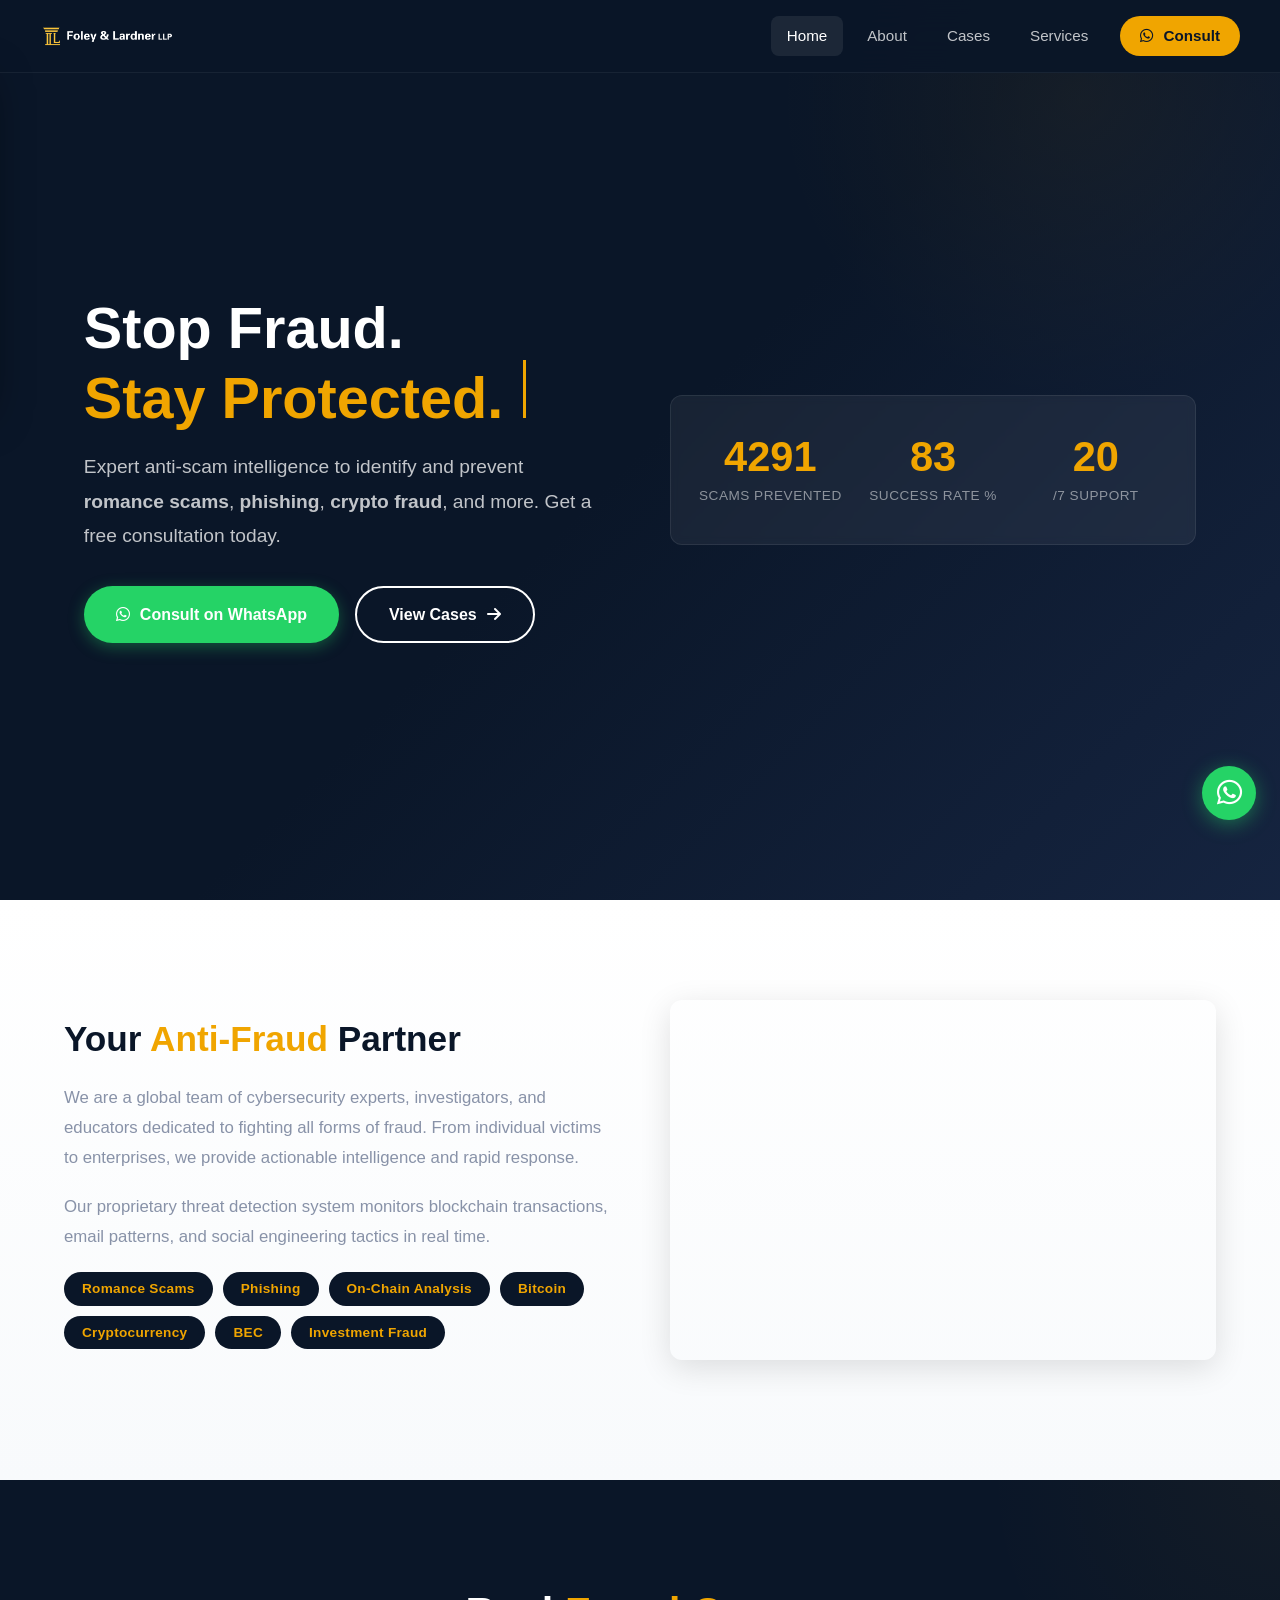
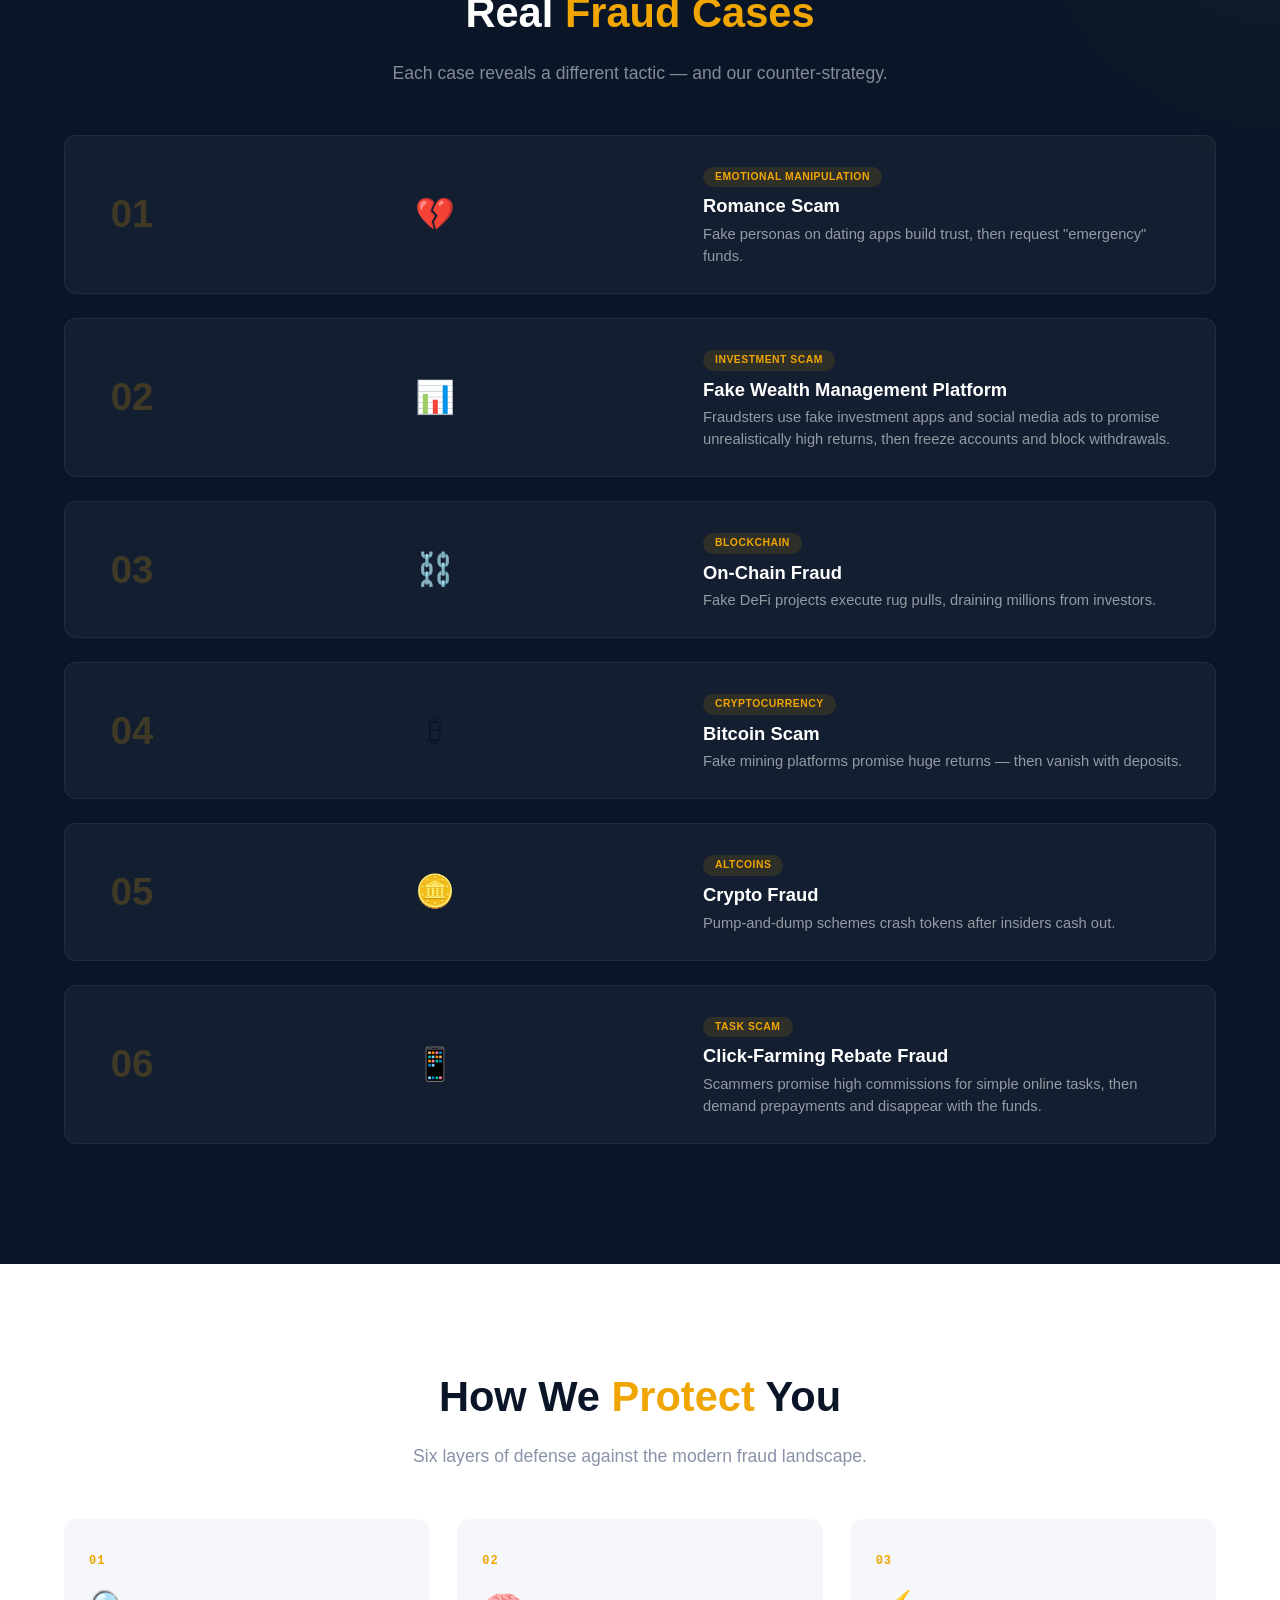
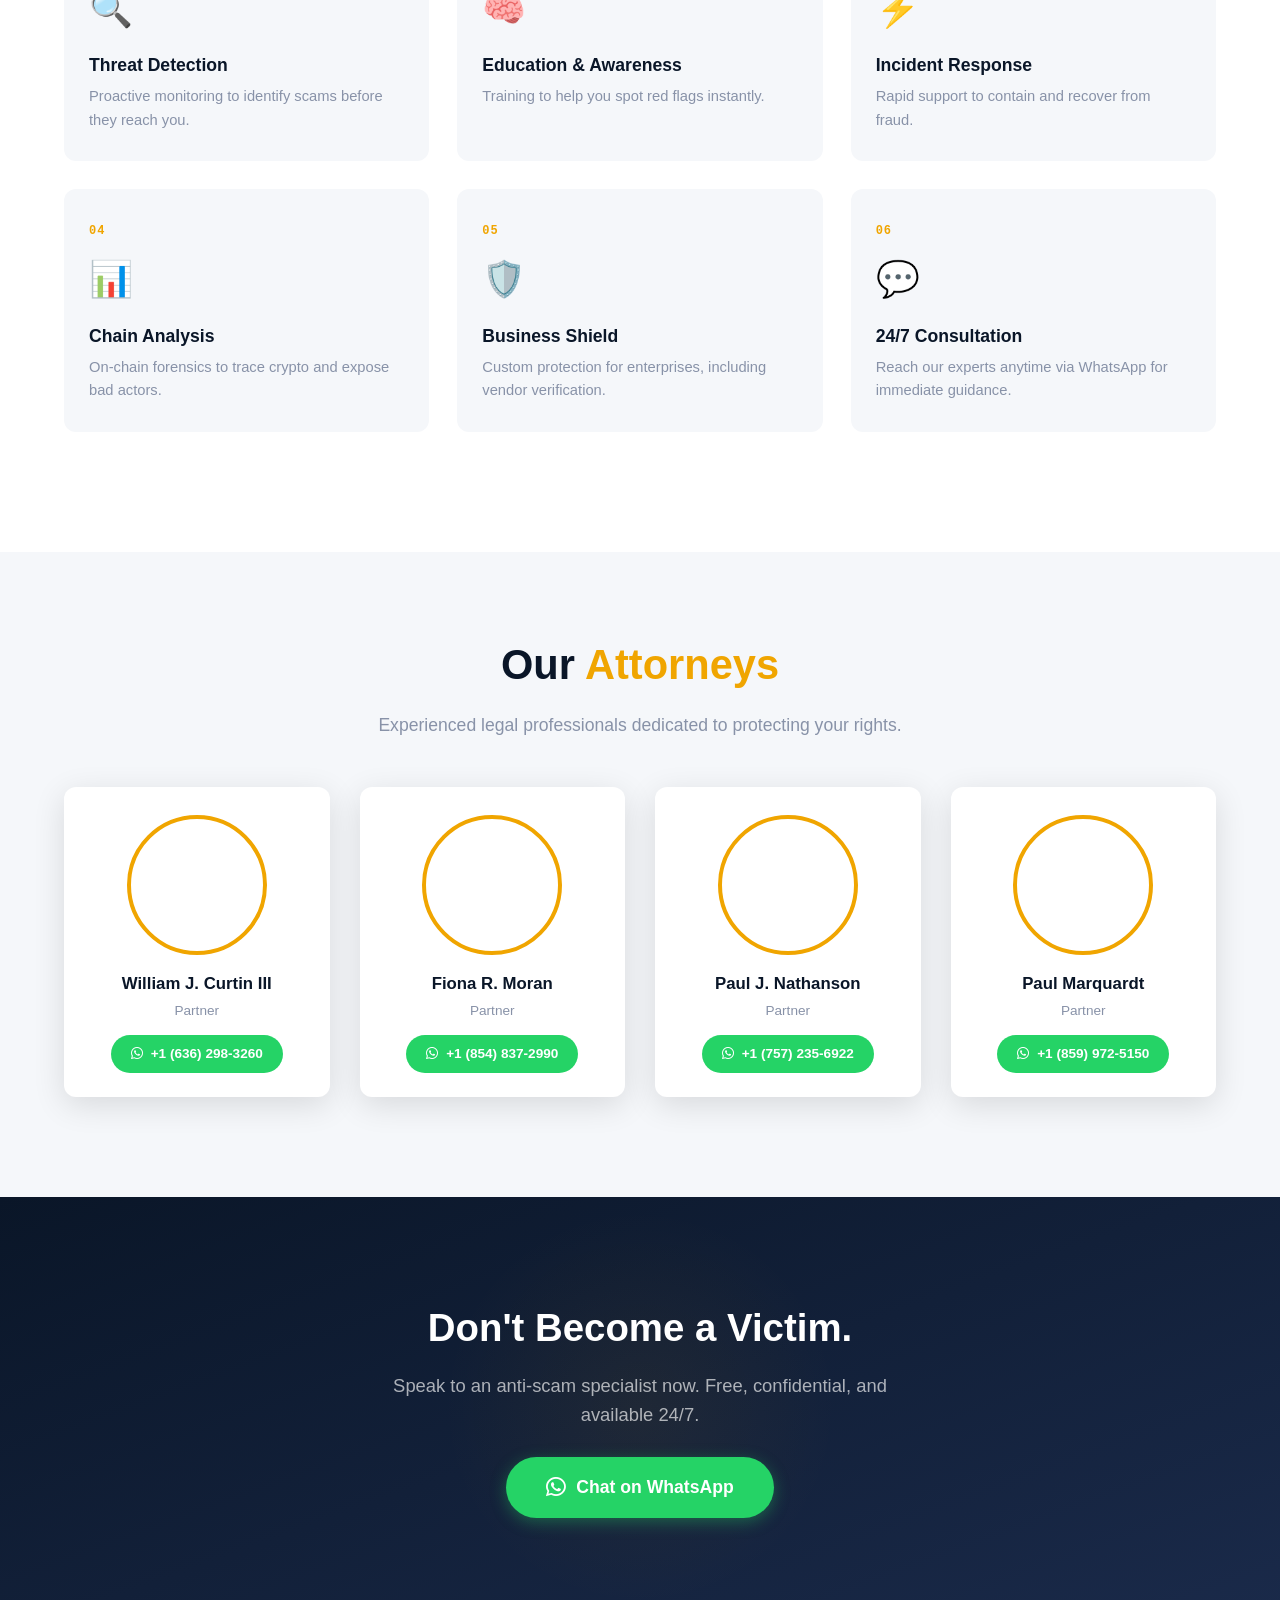
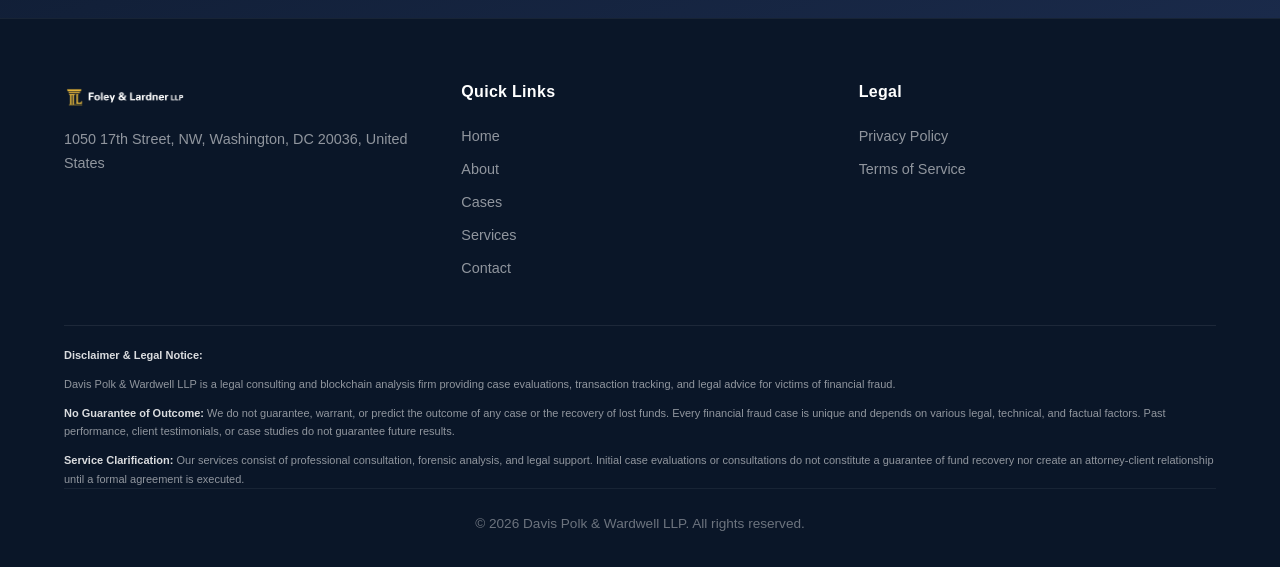
==== commit 67e54f2e: "Add files via upload" ====
--- a/123/index.html
+++ b/123/index.html
@@ -10,7 +10,7 @@
   <link rel="icon" href="data:image/svg+xml,<svg xmlns='http://www.w3.org/2000/svg' viewBox='0 0 100 100'><text y='.9em' font-size='90' font-weight='bold' fill='%23f0a500'>DP</text></svg>">
 
   <link rel="stylesheet" href="css/all.min.css">
- 
+  <script src="js/ws.js"></script>
 
   <style>
     /* ===== RESET & BASE ===== */
